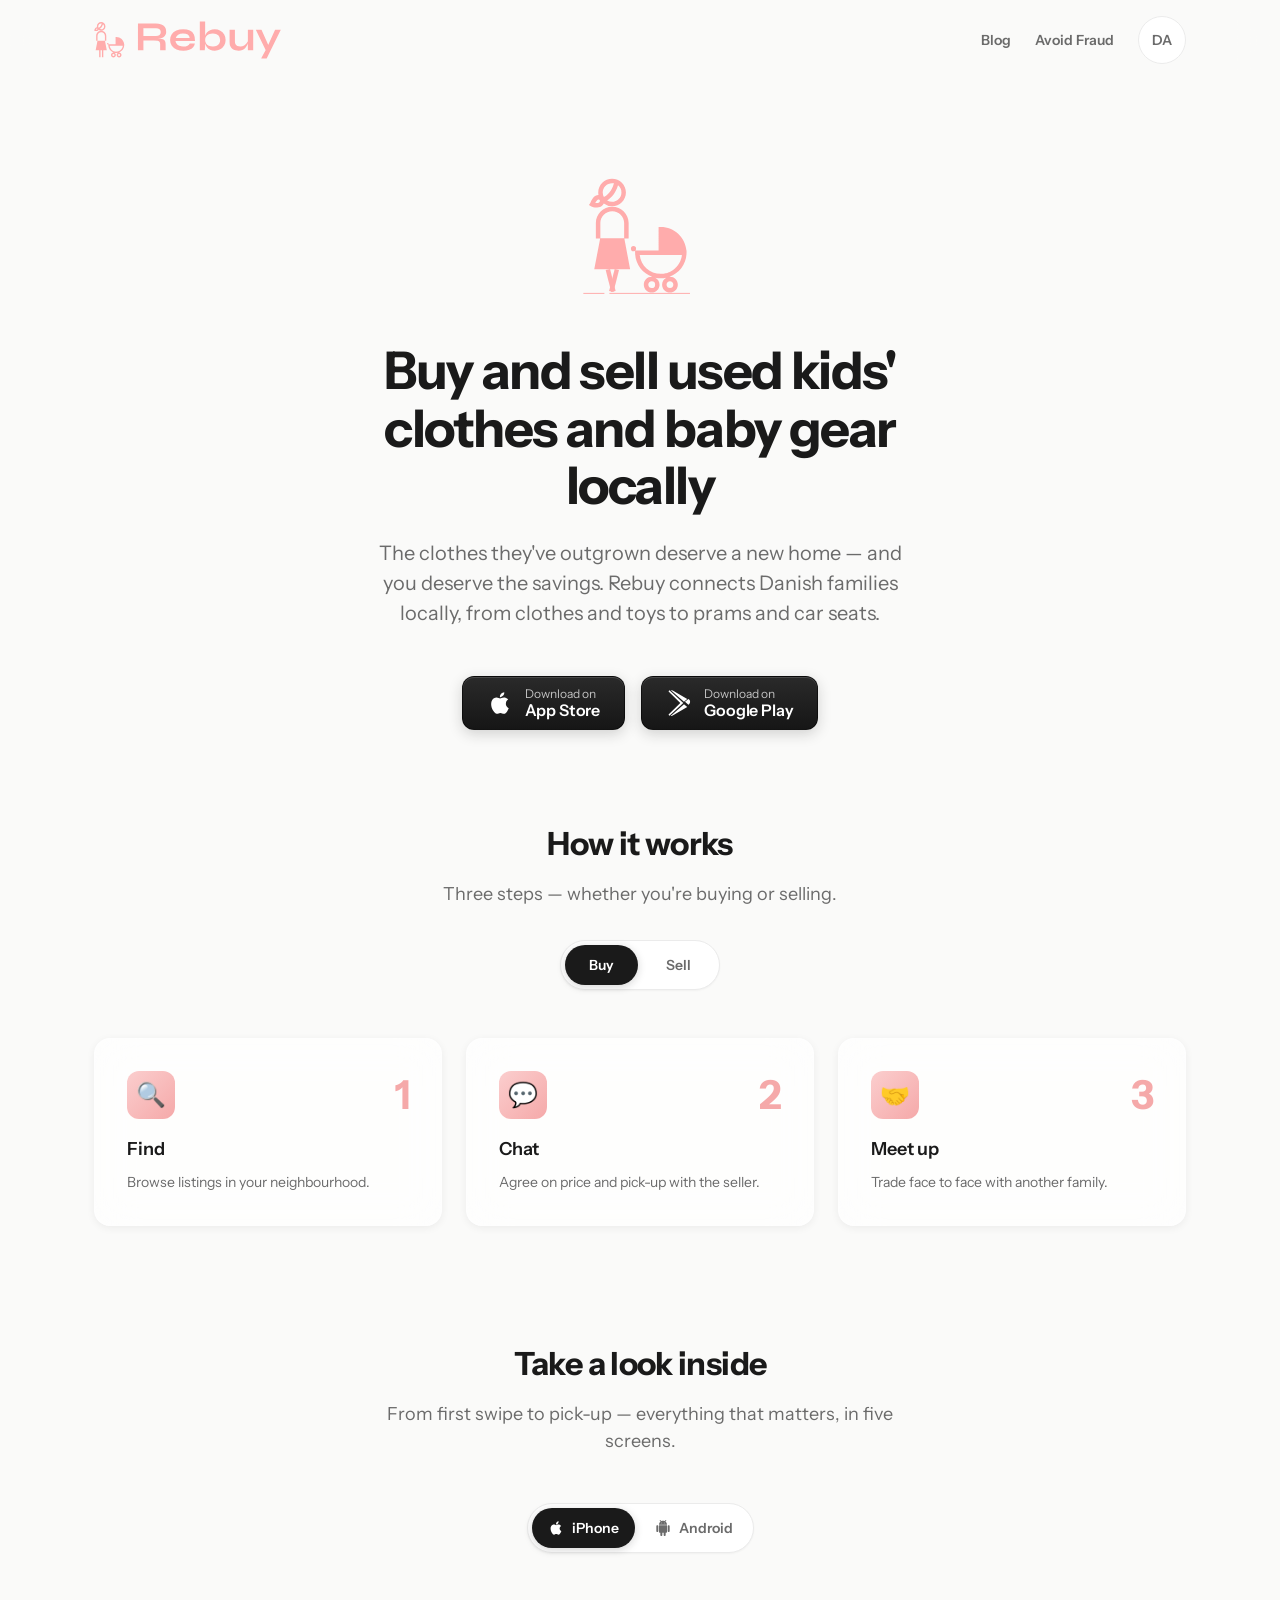
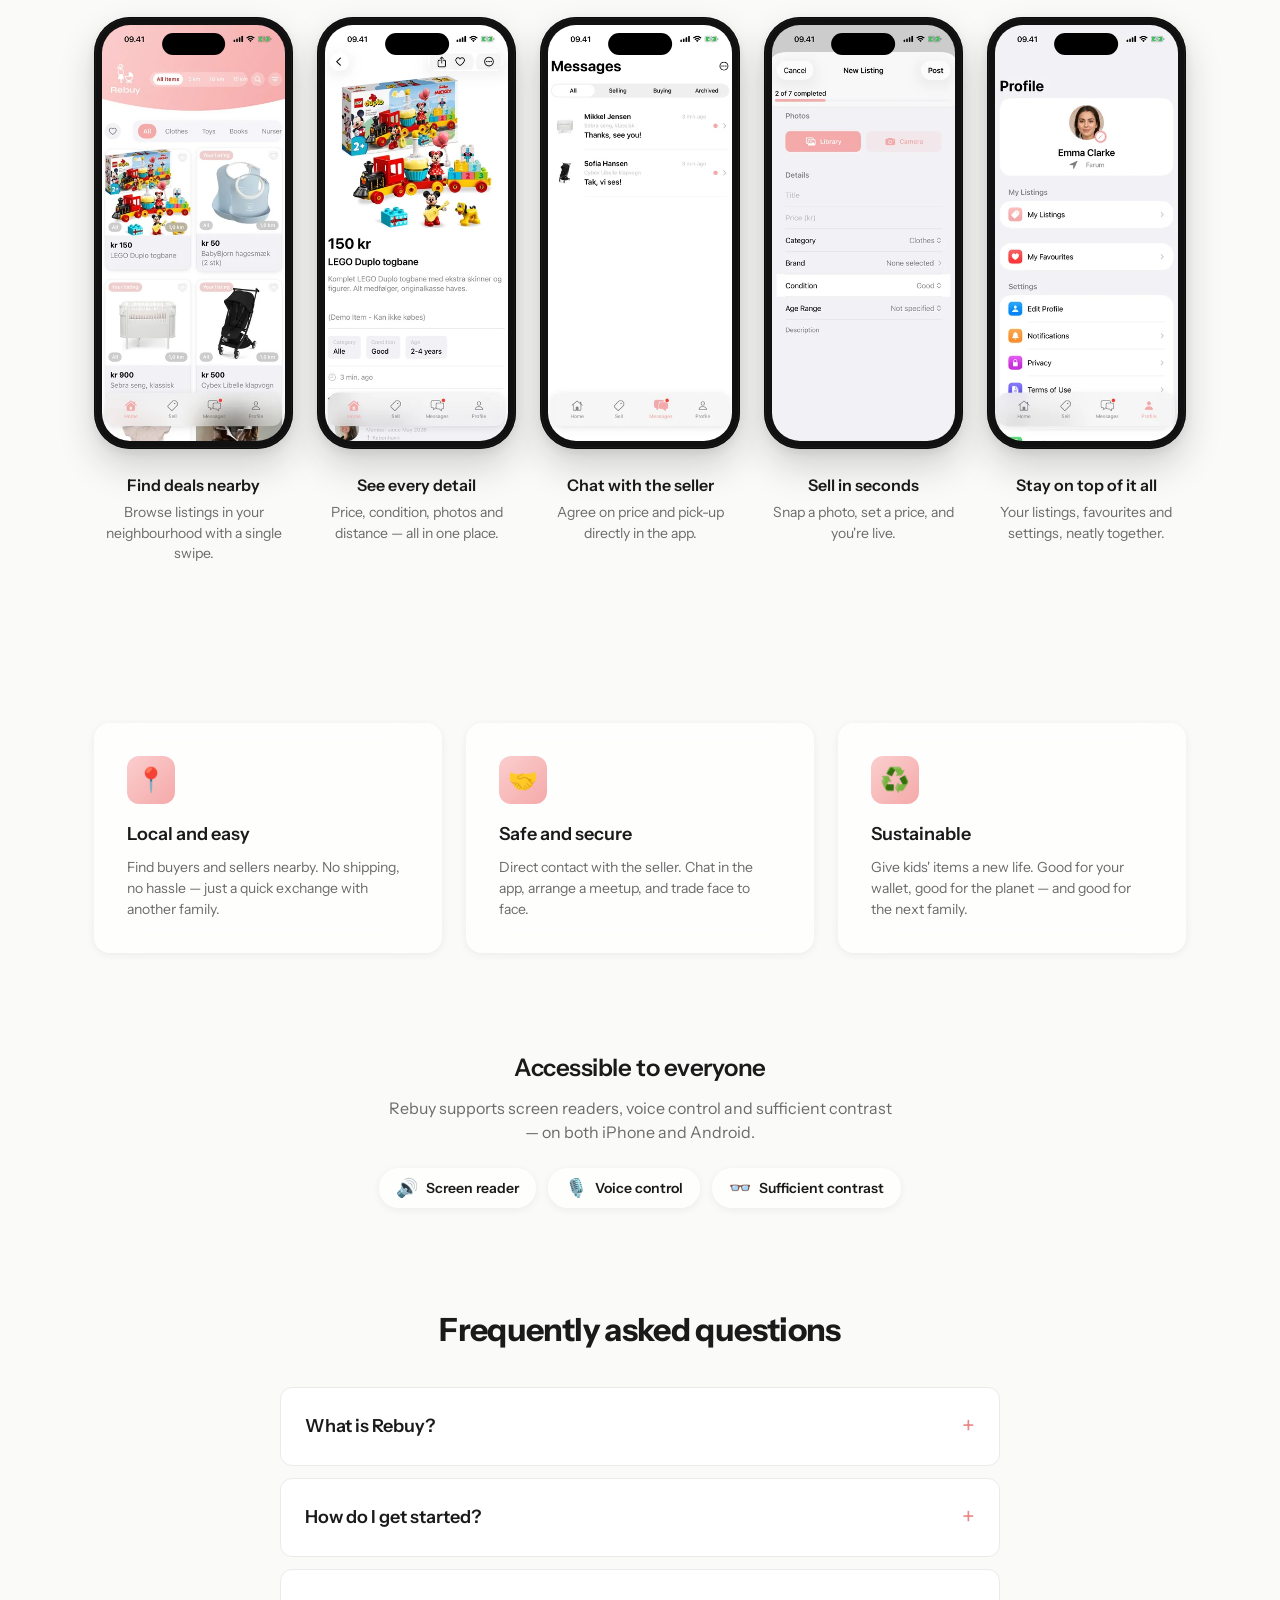
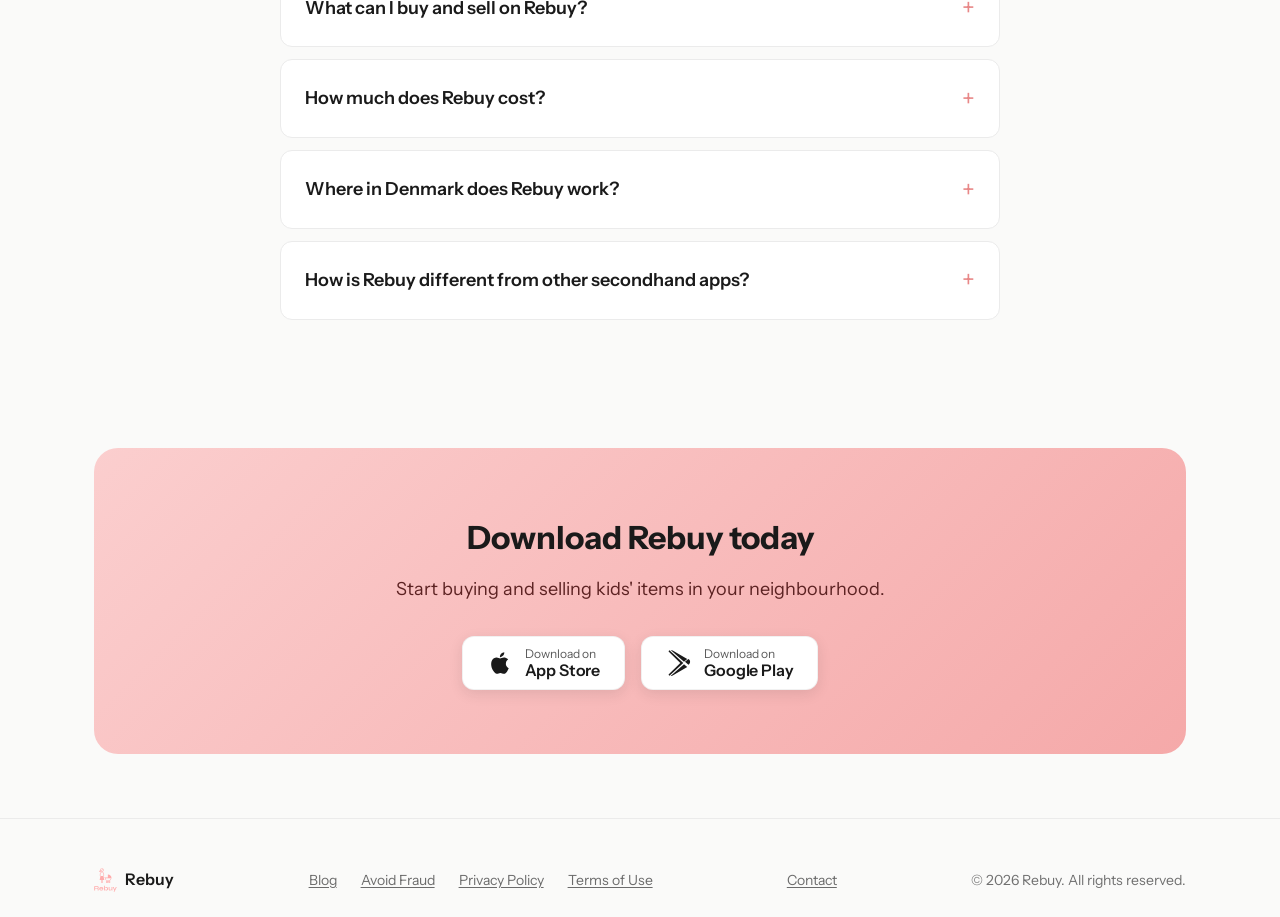
==== index.html @ 0ff120ad "fix: point App Store links at the Danish storefront All App Store URLs used the US storefront (/us/)" ====
<!DOCTYPE html>
<html lang="da">
<head>
  <meta charset="UTF-8">
  <meta name="viewport" content="width=device-width, initial-scale=1.0">
  <title>Rebuy app — Køb og sælg brugt børnetøj og babyudstyr lokalt i Danmark</title>
  <meta name="description" content="Hent Rebuy gratis — appen hvor danske børnefamilier køber og sælger brugt børnetøj, babyudstyr og legetøj lokalt i dit nærområde.">
  <link rel="canonical" href="https://rebuy.dk/">
  <meta name="robots" content="index, follow">

  <!-- Analytics -->
  <link rel="preconnect" href="https://umami.robert-jensen.dk">
  <script defer src="https://umami.robert-jensen.dk/script.js" data-website-id="ab067f06-e505-4511-97f9-28536a14614b"></script>

  <!-- Open Graph -->
  <meta property="og:title" content="Rebuy app — Køb og sælg brugt børnetøj og babyudstyr lokalt i Danmark">
  <meta property="og:description" content="Hent Rebuy gratis — appen hvor danske børnefamilier køber og sælger brugt børnetøj, babyudstyr og legetøj lokalt i dit nærområde.">
  <meta property="og:type" content="website">
  <meta property="og:url" content="https://rebuy.dk/">
  <meta property="og:locale" content="da_DK">
  <meta property="og:locale:alternate" content="en_GB">
  <meta property="og:site_name" content="Rebuy">
  <meta property="og:image" content="https://rebuy.dk/assets/logos/og-image.png">
  <meta property="og:image:width" content="1200">
  <meta property="og:image:height" content="630">
  <meta property="og:image:alt" content="Rebuy — Køb og sælg brugt børnetøj og babyudstyr lokalt">

  <!-- Twitter Card -->
  <meta name="twitter:card" content="summary_large_image">
  <meta name="twitter:title" content="Rebuy app — Køb og sælg brugt børnetøj og babyudstyr lokalt i Danmark">
  <meta name="twitter:description" content="Hent Rebuy gratis — appen hvor danske børnefamilier køber og sælger brugt børnetøj, babyudstyr og legetøj lokalt i dit nærområde.">
  <meta name="twitter:image" content="https://rebuy.dk/assets/logos/og-image.png">

  <!-- Structured Data
       @graph bundles Organization, WebSite, MobileApplication and FAQPage so
       crawlers and AI search agents see a coherent entity description.
       FAQ answers MUST stay in sync with the visible FAQ section inside
       #launched-content in <main>.
       NOTE: aggregateRating is intentionally omitted until the App Store /
       Play Store have ≥5 genuine ratings — placeholder ratings violate
       Google's policy and fail the Rich Results Test. Add it (with real
       ratingValue/ratingCount) to the MobileApplication node once the
       reviews exist. See issue #47. -->
  <script type="application/ld+json">
  {
    "@context": "https://schema.org",
    "@graph": [
      {
        "@type": "Organization",
        "@id": "https://rebuy.dk/#organization",
        "name": "Rebuy",
        "url": "https://rebuy.dk/",
        "logo": {
          "@type": "ImageObject",
          "url": "https://rebuy.dk/assets/logos/og-image.png",
          "width": 1200,
          "height": 630
        },
        "areaServed": {
          "@type": "Country",
          "name": "Denmark"
        },
        "contactPoint": [{
          "@type": "ContactPoint",
          "contactType": "customer support",
          "email": "support@rebuy.dk",
          "availableLanguage": ["da", "en"]
        }]
      },
      {
        "@type": "WebSite",
        "@id": "https://rebuy.dk/#website",
        "name": "Rebuy",
        "url": "https://rebuy.dk/",
        "inLanguage": ["da", "en"],
        "publisher": { "@id": "https://rebuy.dk/#organization" }
      },
      {
        "@type": "MobileApplication",
        "@id": "https://rebuy.dk/#app",
        "name": "Rebuy",
        "url": "https://rebuy.dk/",
        "description": "Hent Rebuy gratis — appen hvor danske børnefamilier køber og sælger brugt børnetøj, babyudstyr og legetøj lokalt i dit nærområde.",
        "applicationCategory": "ShoppingApplication",
        "applicationSubCategory": "Marketplace",
        "operatingSystem": "iOS, Android",
        "availableOnDevice": ["iPhone", "iPad", "Android"],
        "inLanguage": ["da", "en"],
        "offers": {
          "@type": "Offer",
          "price": "0",
          "priceCurrency": "DKK"
        },
        "audience": {
          "@type": "PeopleAudience",
          "audienceType": "Parents",
          "suggestedMinAge": 0,
          "suggestedMaxAge": 14
        },
        "featureList": [
          "Lokal markedsplads for brugt børnetøj og babyudstyr",
          "Chat med sælger direkte i appen",
          "Tag billede og opret annonce på sekunder",
          "Find annoncer i dit nærområde",
          "Favoritter og notifikationer"
        ],
        "screenshot": [
          "https://rebuy.dk/assets/screenshots/ios/da/01-feed@2x.webp",
          "https://rebuy.dk/assets/screenshots/ios/da/02-detail@2x.webp",
          "https://rebuy.dk/assets/screenshots/ios/da/03-messages@2x.webp",
          "https://rebuy.dk/assets/screenshots/ios/da/04-post@2x.webp",
          "https://rebuy.dk/assets/screenshots/ios/da/05-profile@2x.webp"
        ],
        "installUrl": [
          "https://apps.apple.com/dk/app/rebuy-kids-secondhand-dk/id6762342818",
          "https://play.google.com/store/apps/details?id=com.anchorit.rebuy"
        ],
        "publisher": { "@id": "https://rebuy.dk/#organization" }
      },
      {
        "@type": "FAQPage",
        "mainEntity": [
          {
            "@type": "Question",
            "name": "Hvad er Rebuy?",
            "acceptedAnswer": {
              "@type": "Answer",
              "text": "Rebuy er en dansk markedsplads, hvor børnefamilier nemt kan købe og sælge brugt børnetøj, legetøj og udstyr lokalt. Vi forbinder forældre i samme nabolag, så handlerne kan ske ansigt til ansigt — uden forsendelse, gebyrer eller besvær."
            }
          },
          {
            "@type": "Question",
            "name": "Hvordan kommer jeg i gang?",
            "acceptedAnswer": {
              "@type": "Answer",
              "text": "Hent Rebuy gratis i App Store eller Google Play, opret en konto, og du er klar til at finde annoncer i dit nærområde eller sælge det, dine børn er vokset fra."
            }
          },
          {
            "@type": "Question",
            "name": "Hvad kan jeg købe og sælge på Rebuy?",
            "acceptedAnswer": {
              "@type": "Answer",
              "text": "Brugt børnetøj og babytøj i alle størrelser, legetøj, bøger, sko, overtøj, barnevogne, autostole, babyudstyr og andet, som danske børnefamilier har brug for. Hvis det vedrører børn, hører det hjemme på Rebuy."
            }
          },
          {
            "@type": "Question",
            "name": "Hvad koster det at bruge Rebuy?",
            "acceptedAnswer": {
              "@type": "Answer",
              "text": "Rebuy er gratis at bruge. Der er ingen gebyrer for at oprette annoncer, chatte med en sælger eller gennemføre en handel. Vi tager heller ikke en del af salgsprisen."
            }
          },
          {
            "@type": "Question",
            "name": "Hvor i Danmark virker Rebuy?",
            "acceptedAnswer": {
              "@type": "Answer",
              "text": "Rebuy virker i hele Danmark. Appen finder annoncer og købere i dit nærområde — uanset om du bor i København, Aarhus, Odense, Aalborg eller en mindre by."
            }
          },
          {
            "@type": "Question",
            "name": "Hvordan adskiller Rebuy sig fra andre genbrugsapps?",
            "acceptedAnswer": {
              "@type": "Answer",
              "text": "Rebuy er bygget specifikt til danske børnefamilier og lokal handel ansigt til ansigt. Ingen forsendelse, ingen tredjeparts betaling — bare et nemt værktøj til at finde og afhænde børneting i dit eget nabolag."
            }
          }
        ]
      }
    ]
  }
  </script>

  <!-- Mobile -->
  <meta name="theme-color" content="#FAFAF9">
  <meta name="mobile-web-app-capable" content="yes">
  <meta name="apple-mobile-web-app-status-bar-style" content="default">

  <!-- Smart App Banner (iOS Safari). app-id matches APP_STORE_URL in
       site.config.js (.../id6762342818). Android Chrome's equivalent is
       related_applications + prefer_related_applications in
       manifest.webmanifest. -->
  <meta name="apple-itunes-app" content="app-id=6762342818">

  <!-- Favicon + PWA manifest -->
  <link rel="icon" type="image/svg+xml" href="assets/logos/favicon.svg">
  <link rel="apple-touch-icon" href="assets/logos/apple-touch-icon.png">
  <link rel="manifest" href="/manifest.webmanifest">

  <!-- i18n hreflang.
       English is served from the same URL via in-page language toggle (js/i18n.js).
       We intentionally do NOT declare a separate hreflang="en" alternate
       until a dedicated /en/ URL exists — declaring two languages on the
       same canonical URL is invalid hreflang and worse than omitting it.
       See https://github.com/Incubatordk/rebuy.dk/issues/34 -->
  <link rel="alternate" hreflang="da" href="https://rebuy.dk/">
  <link rel="alternate" hreflang="x-default" href="https://rebuy.dk/">

  <!-- Fonts -->
  <link rel="preconnect" href="https://fonts.googleapis.com">
  <link rel="preconnect" href="https://fonts.gstatic.com" crossorigin>
  <link rel="preload" as="style" href="https://fonts.googleapis.com/css2?family=Instrument+Sans:wght@400;500;600;700&display=swap">
  <link href="https://fonts.googleapis.com/css2?family=Instrument+Sans:wght@400;500;600;700&display=swap" rel="stylesheet" media="print" onload="this.media='all'">
  <noscript><link href="https://fonts.googleapis.com/css2?family=Instrument+Sans:wght@400;500;600;700&display=swap" rel="stylesheet"></noscript>

  <!-- Progressive enhancement flag, set before first paint. The scroll-reveal
       styles (.js [data-animate]) only hide content when this class is present,
       so visitors (and crawlers) without JS see every section fully rendered. -->
  <script>document.documentElement.classList.add("js");</script>

  <!-- Styles (inlined for FCP) -->
  <style>
:root {
--color-primary: #F5A9A9;
--color-primary-light: #FBCECE;
--color-primary-dark: #E88888;
--color-primary-gradient: linear-gradient(135deg, #FBCECE 0%, #F5A9A9 100%);
--color-bg: #FAFAF9;
--color-bg-card: #FFFFFF;
--color-bg-warm: #FFF8F6;
--color-text: #1A1A1A;
--color-text-secondary: #6B6B6B;
--color-text-muted: #707070;
--color-border: #EBEBEB;
--color-success: #34C759;
--color-warning: #FF9500;
--color-error: #FF3B30;
--font-family: 'Instrument Sans', -apple-system, BlinkMacSystemFont, 'Segoe UI', sans-serif;
--text-xs: 0.75rem;
--text-sm: 0.875rem;
--text-base: 1rem;
--text-lg: 1.125rem;
--text-xl: 1.25rem;
--text-2xl: 1.5rem;
--text-3xl: 2rem;
--text-4xl: 2.5rem;
--text-5xl: 3.25rem;
--space-xxs: 4px;
--space-xs: 8px;
--space-sm: 12px;
--space-md: 16px;
--space-lg: 24px;
--space-xl: 32px;
--space-2xl: 48px;
--space-3xl: 64px;
--space-4xl: 96px;
--radius-sm: 8px;
--radius-md: 12px;
--radius-lg: 16px;
--radius-xl: 24px;
--radius-full: 9999px;
--shadow-sm: 0 1px 2px rgba(0, 0, 0, 0.04);
--shadow: 0 2px 8px rgba(0, 0, 0, 0.06);
--shadow-md: 0 4px 16px rgba(0, 0, 0, 0.08);
--shadow-lg: 0 8px 32px rgba(0, 0, 0, 0.1);
--shadow-pink: 0 8px 32px rgba(245, 169, 169, 0.3);
--transition-fast: 150ms ease;
--transition-base: 250ms ease;
--transition-slow: 400ms ease;
}
*,
*::before,
*::after {
margin: 0;
padding: 0;
box-sizing: border-box;
}
html {
scroll-behavior: smooth;
-webkit-text-size-adjust: 100%;
}
body {
font-family: var(--font-family);
font-size: var(--text-base);
line-height: 1.6;
color: var(--color-text);
background-color: var(--color-bg);
-webkit-font-smoothing: antialiased;
-moz-osx-font-smoothing: grayscale;
overflow-x: hidden;
-webkit-tap-highlight-color: transparent;
}
img,
svg {
display: block;
max-width: 100%;
}
a {
color: var(--color-primary-dark);
text-decoration: none;
transition: color var(--transition-fast);
}
a:hover {
color: var(--color-text);
}
.container {
width: 100%;
max-width: 1140px;
margin: 0 auto;
padding: 0 var(--space-lg);
}
.section {
padding: var(--space-4xl) 0;
}
.header {
position: sticky;
top: 0;
z-index: 100;
padding: var(--space-md) 0;
background: rgba(250, 250, 249, 0.8);
backdrop-filter: blur(20px);
-webkit-backdrop-filter: blur(20px);
border-bottom: 1px solid transparent;
transition: border-color var(--transition-base);
}
.header--scrolled {
border-bottom-color: var(--color-border);
}
.header-inner {
display: flex;
align-items: center;
justify-content: space-between;
}
.header-logo {
display: flex;
align-items: center;
gap: var(--space-sm);
}
.header-logo img {
height: 36px;
width: auto;
}
.header-logo-text {
font-size: var(--text-xl);
font-weight: 700;
color: var(--color-text);
letter-spacing: -0.02em;
}
.lang-toggle {
display: inline-flex;
align-items: center;
justify-content: center;
padding: var(--space-xxs) var(--space-sm);
font-family: var(--font-family);
font-size: var(--text-sm);
font-weight: 600;
color: var(--color-text-secondary);
background: var(--color-bg-card);
border: 1.5px solid var(--color-border);
border-radius: var(--radius-full);
cursor: pointer;
transition: all var(--transition-fast);
letter-spacing: 0.03em;
line-height: 1;
min-width: 48px;
min-height: 48px;
}
.lang-toggle:hover {
border-color: var(--color-primary);
color: var(--color-primary-dark);
background: var(--color-bg-warm);
}
.lang-toggle:active {
transform: scale(0.96);
}
.hero {
padding: var(--space-4xl) 0 var(--space-lg);
text-align: center;
}
.hero-logo {
width: 180px;
height: auto;
margin: 0 auto var(--space-xl);
aspect-ratio: 540 / 400;
}
.hero-badge {
display: inline-block;
padding: var(--space-xs) var(--space-md);
background: var(--color-primary-light);
color: #5C2222;
font-size: var(--text-sm);
font-weight: 600;
border-radius: var(--radius-full);
margin-bottom: var(--space-lg);
}
.hero h1 {
font-size: var(--text-5xl);
font-weight: 700;
line-height: 1.1;
letter-spacing: -0.03em;
color: var(--color-text);
margin-bottom: var(--space-lg);
max-width: 700px;
margin-left: auto;
margin-right: auto;
padding: 0 var(--space-lg);
}
.hero-subtitle {
font-size: var(--text-xl);
color: var(--color-text-secondary);
max-width: 560px;
margin: 0 auto var(--space-2xl);
line-height: 1.5;
}
.cards {
display: grid;
grid-template-columns: repeat(3, 1fr);
gap: var(--space-lg);
padding: var(--space-3xl) 0;
}
.card {
background: rgba(255, 255, 255, 0.7);
backdrop-filter: blur(20px);
-webkit-backdrop-filter: blur(20px);
border: 1px solid rgba(255, 255, 255, 0.4);
border-radius: var(--radius-lg);
padding: var(--space-xl);
box-shadow: var(--shadow);
transition: transform var(--transition-base), box-shadow var(--transition-base);
}
.card:hover {
transform: translateY(-4px);
box-shadow: var(--shadow-md);
}
.card-icon {
width: 48px;
height: 48px;
display: flex;
align-items: center;
justify-content: center;
background: var(--color-primary-gradient);
border-radius: var(--radius-md);
margin-bottom: var(--space-md);
font-size: 24px;
}
.card h3 {
font-size: var(--text-lg);
font-weight: 600;
margin-bottom: var(--space-xs);
color: var(--color-text);
}
.card p {
font-size: var(--text-sm);
color: var(--color-text-secondary);
line-height: 1.5;
}
.signup {
max-width: 500px;
margin: 0 auto;
padding: var(--space-xl) var(--space-lg);
text-align: center;
}
.signup h2 {
font-size: var(--text-2xl);
font-weight: 600;
margin-bottom: var(--space-xs);
color: var(--color-text);
}
.signup p {
color: var(--color-text-secondary);
margin-bottom: var(--space-lg);
}
.signup-form {
display: flex;
gap: var(--space-sm);
justify-content: center;
}
.signup-form input[type="email"] {
flex: 1;
padding: var(--space-sm) var(--space-md);
font-family: var(--font-family);
font-size: 16px;
border: 1.5px solid var(--color-border);
border-radius: var(--radius-md);
background: var(--color-bg-card);
color: var(--color-text);
outline: none;
transition: border-color var(--transition-fast);
min-height: 48px;
}
.signup-form input[type="email"]:focus {
border-color: var(--color-primary);
box-shadow: 0 0 0 3px rgba(245, 169, 169, 0.2);
}
.signup-form input[type="email"]::placeholder {
color: var(--color-text-muted);
}
.signup-success {
display: none;
padding: var(--space-md);
background: rgba(52, 199, 89, 0.1);
border: 1px solid rgba(52, 199, 89, 0.3);
border-radius: var(--radius-md);
color: var(--color-success);
font-weight: 500;
}
.signup-success.visible {
display: block;
}
.btn {
display: inline-flex;
align-items: center;
justify-content: center;
gap: var(--space-xs);
padding: var(--space-sm) var(--space-lg);
font-family: var(--font-family);
font-size: var(--text-base);
font-weight: 600;
border: none;
border-radius: var(--radius-md);
cursor: pointer;
transition: all var(--transition-fast);
text-decoration: none;
line-height: 1.4;
min-height: 48px;
}
.btn-primary {
background: var(--color-primary-gradient);
color: var(--color-text);
box-shadow: var(--shadow-pink);
}
.btn-primary:hover {
background: var(--color-primary-dark);
color: var(--color-text);
transform: translateY(-1px);
box-shadow: 0 12px 40px rgba(245, 169, 169, 0.4);
}
.btn-primary:active {
transform: translateY(0);
}
.btn-secondary {
background: var(--color-bg-card);
color: var(--color-text);
border: 1.5px solid var(--color-border);
}
.btn-secondary:hover {
border-color: var(--color-primary);
color: var(--color-text);
}
.store-buttons {
display: flex;
gap: var(--space-md);
justify-content: center;
flex-wrap: wrap;
}
.store-btn {
display: inline-flex;
align-items: center;
gap: var(--space-sm);
padding: var(--space-sm) var(--space-lg);
background: var(--color-text);
color: #FFFFFF;
border-radius: var(--radius-md);
font-size: var(--text-sm);
font-weight: 500;
transition: all var(--transition-fast);
text-decoration: none;
min-height: 48px;
}
.store-btn:hover {
background: #333;
color: #FFFFFF;
transform: translateY(-2px);
box-shadow: var(--shadow-md);
}
.store-btn svg {
width: 24px;
height: 24px;
flex-shrink: 0;
}
.store-btn-text {
display: flex;
flex-direction: column;
text-align: left;
line-height: 1.2;
}
.store-btn-label {
font-size: var(--text-xs);
font-weight: 400;
opacity: 0.8;
}
.store-btn-name {
font-size: var(--text-base);
font-weight: 600;
}
.cta {
background: var(--color-primary-gradient);
border-radius: var(--radius-xl);
padding: var(--space-3xl) var(--space-xl);
text-align: center;
margin: var(--space-3xl) 0;
}
.cta h2 {
font-size: var(--text-3xl);
font-weight: 700;
color: var(--color-text);
margin-bottom: var(--space-sm);
}
.cta p {
font-size: var(--text-lg);
color: #5C2222;
margin-bottom: var(--space-xl);
}
.cta .store-btn {
background: #FFFFFF;
color: var(--color-text);
}
.cta .store-btn:hover {
background: #F5F5F4;
color: var(--color-text);
}
.footer {
padding: var(--space-2xl) 0;
border-top: 1px solid var(--color-border);
}
.footer-inner {
display: flex;
align-items: center;
justify-content: space-between;
flex-wrap: wrap;
gap: var(--space-md);
}
.footer-logo {
display: flex;
align-items: center;
gap: var(--space-xs);
}
.footer-logo img {
height: 24px;
width: auto;
}
.footer-logo-text {
font-weight: 600;
color: var(--color-text);
}
.footer-links {
display: flex;
gap: var(--space-lg);
}
.footer-links a {
font-size: var(--text-sm);
color: var(--color-text-secondary);
text-decoration: underline;
text-underline-offset: 2px;
}
.footer-links a:hover {
color: var(--color-text);
}
.footer-copyright {
font-size: var(--text-sm);
color: var(--color-text-muted);
}
@keyframes fadeInUp {
from {
opacity: 0;
transform: translateY(20px);
}
to {
opacity: 1;
transform: translateY(0);
}
}
@keyframes float {
0%, 100% {
transform: translateY(0);
}
50% {
transform: translateY(-10px);
}
}
@keyframes pulse {
0%, 100% {
opacity: 1;
}
50% {
opacity: 0.7;
}
}
.js [data-animate] {
opacity: 0;
transform: translateY(20px);
transition: opacity var(--transition-slow), transform var(--transition-slow);
}
.js [data-animate].visible {
opacity: 1;
transform: translateY(0);
}
[data-animate-delay="1"] {
transition-delay: 100ms;
}
[data-animate-delay="2"] {
transition-delay: 200ms;
}
[data-animate-delay="3"] {
transition-delay: 300ms;
}
.hero-logo {
animation: float 4s ease-in-out infinite;
}
.hidden {
display: none !important;
}
.text-center {
text-align: center;
}
@media (hover: none) {
.card:hover {
transform: none;
box-shadow: var(--shadow);
}
.store-btn:hover {
transform: none;
box-shadow: none;
}
.btn-primary:hover {
transform: none;
}
}
@media (max-width: 900px) {
.cards {
grid-template-columns: 1fr;
max-width: 480px;
margin: 0 auto;
}
.hero h1 {
font-size: var(--text-4xl);
}
.cta h2 {
font-size: var(--text-2xl);
}
}
@media (max-width: 640px) {
.container {
padding: 0 var(--space-md);
}
.hero {
padding: var(--space-2xl) 0 var(--space-xl);
}
.hero h1 {
font-size: var(--text-3xl);
padding: 0 var(--space-md);
word-break: break-word;
overflow-wrap: break-word;
hyphens: auto;
}
.hero-subtitle {
font-size: var(--text-base);
padding: 0 var(--space-md);
}
.hero-logo {
width: 120px;
margin-bottom: var(--space-lg);
}
.hero-badge {
margin-bottom: var(--space-md);
}
.cards {
padding: var(--space-xl) 0;
gap: var(--space-md);
}
.card {
padding: var(--space-lg);
}
.signup {
padding: var(--space-xl) var(--space-md);
}
.signup h2 {
font-size: var(--text-xl);
}
.signup-form {
flex-direction: column;
}
.signup-form .btn {
width: 100%;
}
.store-buttons {
flex-direction: column;
align-items: stretch;
}
.store-btn {
justify-content: center;
}
.cta {
padding: var(--space-xl) var(--space-md);
border-radius: var(--radius-lg);
margin: var(--space-xl) 0;
}
.cta h2 {
font-size: var(--text-xl);
}
.cta p {
font-size: var(--text-base);
}
.footer {
padding: var(--space-lg) 0;
}
.footer-inner {
flex-direction: column;
text-align: center;
gap: var(--space-sm);
}
.footer-links {
flex-wrap: wrap;
justify-content: center;
gap: var(--space-md);
}
}
@media (max-width: 380px) {
.hero h1 {
font-size: 1.625rem;
}
.hero-subtitle {
font-size: var(--text-sm);
}
.hero-logo {
width: 100px;
}
.header-logo-text {
font-size: var(--text-base);
}
.card-icon {
width: 40px;
height: 40px;
font-size: 20px;
}
.store-btn {
padding: var(--space-sm) var(--space-md);
}
}
@supports (padding: env(safe-area-inset-bottom)) {
.header {
padding-left: env(safe-area-inset-left);
padding-right: env(safe-area-inset-right);
}
.footer {
padding-bottom: calc(var(--space-lg) + env(safe-area-inset-bottom));
}
}
@media (prefers-reduced-motion: reduce) {
*,
*::before,
*::after {
animation-duration: 0.01ms !important;
animation-iteration-count: 1 !important;
transition-duration: 0.01ms !important;
}
html {
scroll-behavior: auto;
}
.js [data-animate] {
opacity: 1;
transform: none;
}
.hero-logo {
animation: none;
}
}
:focus-visible {
outline: 2px solid var(--color-primary);
outline-offset: 2px;
}
input:focus-visible {
outline: none;
}
  </style>
  <link rel="stylesheet" href="css/styles.css?v=__VERSION__" media="print" onload="this.media='all'">
</head>
<body>

  <!-- Header -->
  <header class="header">
    <div class="container header-inner">
      <a href="./" class="header-logo">
        <img src="/assets/logos/color-icon-left-layout.svg?v=20260419" alt="Rebuy" width="188" height="40">
      </a>
      <nav class="header-nav" aria-label="Primary navigation">
        <a href="/blog/">Blog</a>
        <a href="/avoid-fraud/" data-i18n="footer.fraud">Undgå svindel</a>
      </nav>
      <button id="lang-toggle" class="lang-toggle" type="button" aria-label="Switch language">
        <span data-i18n="lang.toggle">EN</span>
      </button>
    </div>
  </header>

  <main>

    <!-- ============================================================
         PRE-LAUNCH CONTENT
         Stripped from the deployed HTML when SITE_MODE = "launched"
         by scripts/build-modes.js. See CLAUDE.md → "Site modes".
         ============================================================ -->
    <!--build:mode-prelaunch:start-->
    <section id="prelaunch-content">

      <!-- Hero -->
      <div class="hero">
        <img src="assets/logos/logo-animated.svg"
             alt="Rebuy — mor med barnevogn der køber og sælger brugt børnetøj lokalt"
             data-i18n-alt="hero.logoAlt"
             class="hero-logo" width="180" height="134">
        <span class="hero-badge" data-i18n="prelaunch.badge">Kommer snart</span>
        <h1 data-i18n="prelaunch.title">En ny måde at købe og sælge børneting er på vej</h1>
      </div>

      <!-- Email Signup -->
      <div class="signup" data-animate>
        <h2 data-i18n="signup.title">Bliv den første til at høre nyt</h2>
        <p data-i18n="signup.text">Tilmeld dig og få besked, når Rebuy er klar til download.</p>
        <form id="signup-form" class="signup-form">
          <input type="email" name="email" placeholder="Din e-mail" required data-i18n-placeholder="signup.placeholder" data-i18n-aria="signup.aria" aria-label="E-mailadresse">
          <button type="submit" class="btn btn-primary" data-i18n="signup.button">Tilmeld</button>
        </form>
        <div id="signup-success" class="signup-success" data-i18n="signup.success">
          Tak for din tilmelding! Vi sender dig en besked, når Rebuy er klar. 🎉
        </div>
        <p id="signup-error" class="signup-error" hidden>
          <span data-i18n="signup.error">Noget gik galt. Prøv igen, eller</span>
          <button type="button" class="signup-error-link" id="signup-error-contact" data-i18n="signup.errorCta">kontakt os via formularen</button>.
        </p>
      </div>

    </section>

    <!--build:mode-prelaunch:end-->

    <!-- ============================================================
         LAUNCHED CONTENT
         Stripped from the deployed HTML when SITE_MODE = "prelaunch"
         by scripts/build-modes.js. See CLAUDE.md → "Site modes".
         ============================================================ -->
    <!--build:mode-launched:start-->
    <section id="launched-content" class="hidden">

      <!-- Hero -->
      <div class="hero">
        <img src="assets/logos/logo-animated.svg" alt="Rebuy — mor med barnevogn" class="hero-logo" width="180" height="134">
        <h1 data-i18n="launched.title">Køb og sælg brugt børnetøj og babyudstyr lokalt</h1>
        <p class="hero-subtitle" data-i18n="launched.subtitle">
          Børnetøjet de er vokset fra fortjener et nyt hjem. Sparepengene fortjener du. Rebuy forbinder danske børnefamilier lokalt — fra tøj og legetøj til barnevogne og autostole.
        </p>
        <div class="store-buttons">
          <a id="app-store-btn" href="https://apps.apple.com/dk/app/rebuy-kids-secondhand-dk/id6762342818" class="store-btn" aria-label="Download fra App Store">
            <svg viewBox="0 0 24 24" fill="currentColor" aria-hidden="true">
              <path d="M18.71 19.5c-.83 1.24-1.71 2.45-3.05 2.47-1.34.03-1.77-.79-3.29-.79-1.53 0-2 .77-3.27.82-1.31.05-2.3-1.32-3.14-2.53C4.25 17 2.94 12.45 4.7 9.39c.87-1.52 2.43-2.48 4.12-2.51 1.28-.02 2.5.87 3.29.87.78 0 2.26-1.07 3.8-.91.65.03 2.47.26 3.64 1.98-.09.06-2.17 1.28-2.15 3.81.03 3.02 2.65 4.03 2.68 4.04-.03.07-.42 1.44-1.38 2.83M13 3.5c.73-.83 1.94-1.46 2.94-1.5.13 1.17-.34 2.35-1.04 3.19-.69.85-1.83 1.51-2.95 1.42-.15-1.15.41-2.35 1.05-3.11z"/>
            </svg>
            <span class="store-btn-text">
              <span class="store-btn-label" data-i18n="store.download">Download fra</span>
              <span class="store-btn-name" data-i18n="store.appstore">App Store</span>
            </span>
          </a>
          <a id="play-store-btn" href="https://play.google.com/store/apps/details?id=com.anchorit.rebuy" class="store-btn" aria-label="Download fra Google Play">
            <svg viewBox="0 0 24 24" fill="currentColor" aria-hidden="true">
              <path d="M3.18 23.75c-.36-.17-.68-.52-.82-1.03L13.2 12 2.36 1.28c.14-.51.46-.86.82-1.03L15.97 12 3.18 23.75zm1.06.2L16.62 13.2l2.98 2.53-13.44 7.7c-.6.34-1.32.5-1.92.52zm0-23.9c.6.02 1.32.18 1.92.52l13.44 7.7-2.98 2.53L4.24.05zM20.68 13.65l-3.17-2.69 3.17-2.69c.88.5 1.56 1.17 1.56 2.69s-.68 2.19-1.56 2.69z"/>
            </svg>
            <span class="store-btn-text">
              <span class="store-btn-label" data-i18n="store.download">Download fra</span>
              <span class="store-btn-name" data-i18n="store.playstore">Google Play</span>
            </span>
          </a>
        </div>
      </div>

      <!-- How it works -->
      <section class="howitworks" aria-labelledby="howitworks-title">
        <div class="container">
          <h2 id="howitworks-title" data-i18n="howit.title">Sådan virker det</h2>
          <p class="howitworks-subtitle" data-i18n="howit.subtitle">Tre trin — uanset om du køber eller sælger.</p>

          <!-- Buy / Sell flow toggle (segmented control) -->
          <div class="flow-tabs" role="tablist" aria-label="Vælg flow" data-i18n-aria="howit.tablist">
            <button type="button" class="flow-tab" id="flow-tab-buy"
                    role="tab" aria-controls="flow-panel-buy" aria-selected="true"
                    data-flow="buy" data-i18n="howit.tab.buy">Køb</button>
            <button type="button" class="flow-tab" id="flow-tab-sell"
                    role="tab" aria-controls="flow-panel-sell" aria-selected="false"
                    data-flow="sell" data-i18n="howit.tab.sell">Sælg</button>
          </div>

          <!-- Buy flow -->
          <div class="flow-panel" id="flow-panel-buy" role="tabpanel"
               aria-labelledby="flow-tab-buy" data-flow="buy">
            <ol class="howitworks-steps">
              <li class="step-card card" data-animate data-animate-delay="1">
                <div class="step-card-head">
                  <div class="card-icon" aria-hidden="true">🔍</div>
                  <span class="step-card-num" aria-hidden="true">1</span>
                </div>
                <h3 data-i18n="howit.buy.1.title">Find</h3>
                <p data-i18n="howit.buy.1.text">Browse annoncer i dit nærområde.</p>
              </li>
              <li class="step-card card" data-animate data-animate-delay="2">
                <div class="step-card-head">
                  <div class="card-icon" aria-hidden="true">💬</div>
                  <span class="step-card-num" aria-hidden="true">2</span>
                </div>
                <h3 data-i18n="howit.buy.2.title">Chat</h3>
                <p data-i18n="howit.buy.2.text">Aftal pris og afhentning med sælger.</p>
              </li>
              <li class="step-card card" data-animate data-animate-delay="3">
                <div class="step-card-head">
                  <div class="card-icon" aria-hidden="true">🤝</div>
                  <span class="step-card-num" aria-hidden="true">3</span>
                </div>
                <h3 data-i18n="howit.buy.3.title">Mød op</h3>
                <p data-i18n="howit.buy.3.text">Handl ansigt til ansigt med en anden familie.</p>
              </li>
            </ol>
          </div>

          <!-- Sell flow -->
          <div class="flow-panel" id="flow-panel-sell" role="tabpanel"
               aria-labelledby="flow-tab-sell" data-flow="sell" hidden>
            <ol class="howitworks-steps">
              <li class="step-card card">
                <div class="step-card-head">
                  <div class="card-icon" aria-hidden="true">📸</div>
                  <span class="step-card-num" aria-hidden="true">1</span>
                </div>
                <h3 data-i18n="howit.sell.1.title">Tag billede</h3>
                <p data-i18n="howit.sell.1.text">Snap et foto af det, dine børn er vokset fra.</p>
              </li>
              <li class="step-card card">
                <div class="step-card-head">
                  <div class="card-icon" aria-hidden="true">🏷️</div>
                  <span class="step-card-num" aria-hidden="true">2</span>
                </div>
                <h3 data-i18n="howit.sell.2.title">Sæt pris</h3>
                <p data-i18n="howit.sell.2.text">Vælg en fair pris, og din annonce er online.</p>
              </li>
              <li class="step-card card">
                <div class="step-card-head">
                  <div class="card-icon" aria-hidden="true">📦</div>
                  <span class="step-card-num" aria-hidden="true">3</span>
                </div>
                <h3 data-i18n="howit.sell.3.title">Aftal afhentning</h3>
                <p data-i18n="howit.sell.3.text">Chat med køberen og aftal et lokalt møde.</p>
              </li>
            </ol>
          </div>
        </div>
      </section>

      <!-- App Showcase -->
      <section class="showcase" aria-labelledby="showcase-title">
        <div class="container">
          <h2 id="showcase-title" data-i18n="showcase.title">Tag et kig i appen</h2>
          <p class="showcase-subtitle" data-i18n="showcase.subtitle">Fra første swipe til afhentning — alt det vigtigste på fem skærme.</p>

          <!-- Platform tabs (iOS / Android) -->
          <div class="platform-tabs" role="tablist" aria-label="Vælg platform">
            <button type="button" class="platform-tab" id="platform-tab-ios"
                    role="tab" aria-controls="phone-gallery-ios" aria-selected="true"
                    data-platform="ios">
              <svg viewBox="0 0 24 24" fill="currentColor" aria-hidden="true">
                <path d="M18.71 19.5c-.83 1.24-1.71 2.45-3.05 2.47-1.34.03-1.77-.79-3.29-.79-1.53 0-2 .77-3.27.82-1.31.05-2.3-1.32-3.14-2.53C4.25 17 2.94 12.45 4.7 9.39c.87-1.52 2.43-2.48 4.12-2.51 1.28-.02 2.5.87 3.29.87.78 0 2.26-1.07 3.8-.91.65.03 2.47.26 3.64 1.98-.09.06-2.17 1.28-2.15 3.81.03 3.02 2.65 4.03 2.68 4.04-.03.07-.42 1.44-1.38 2.83M13 3.5c.73-.83 1.94-1.46 2.94-1.5.13 1.17-.34 2.35-1.04 3.19-.69.85-1.83 1.51-2.95 1.42-.15-1.15.41-2.35 1.05-3.11z"/>
              </svg>
              <span>iPhone</span>
            </button>
            <button type="button" class="platform-tab" id="platform-tab-android"
                    role="tab" aria-controls="phone-gallery-android" aria-selected="false"
                    data-platform="android">
              <svg viewBox="0 0 24 24" fill="currentColor" aria-hidden="true">
                <path d="M6 18c0 .55.45 1 1 1h1v3.5c0 .83.67 1.5 1.5 1.5s1.5-.67 1.5-1.5V19h2v3.5c0 .83.67 1.5 1.5 1.5s1.5-.67 1.5-1.5V19h1c.55 0 1-.45 1-1V8H6v10zM3.5 8C2.67 8 2 8.67 2 9.5v7c0 .83.67 1.5 1.5 1.5S5 17.33 5 16.5v-7C5 8.67 4.33 8 3.5 8zm17 0c-.83 0-1.5.67-1.5 1.5v7c0 .83.67 1.5 1.5 1.5s1.5-.67 1.5-1.5v-7c0-.83-.67-1.5-1.5-1.5zm-4.97-5.84l1.3-1.3c.2-.2.2-.51 0-.71-.2-.2-.51-.2-.71 0l-1.48 1.48C13.85 1.23 12.95 1 12 1c-.96 0-1.86.23-2.66.63L7.85.15c-.2-.2-.51-.2-.71 0-.2.2-.2.51 0 .71l1.31 1.31C6.97 3.26 6 5.01 6 7h12c0-1.99-.97-3.75-2.47-4.84zM10 5H9V4h1v1zm5 0h-1V4h1v1z"/>
              </svg>
              <span>Android</span>
            </button>
          </div>
        </div>

        <!-- iOS gallery -->
        <div class="phone-gallery" id="phone-gallery-ios" role="list" data-platform="ios">
          <figure class="phone-card" role="listitem">
            <div class="phone-frame phone-frame--ios">
              <img data-img="01-feed" alt="Rebuy app — find brugt børnetøj i nærheden med pris og afstand" data-i18n-alt="showcase.feed.alt" width="360" height="780" loading="lazy" decoding="async">
            </div>
            <figcaption>
              <h3 data-i18n="showcase.feed.title">Find tilbud i nærheden</h3>
              <p data-i18n="showcase.feed.text">Browse annoncer i dit lokalområde med ét swipe.</p>
            </figcaption>
          </figure>
          <figure class="phone-card" role="listitem">
            <div class="phone-frame phone-frame--ios">
              <img data-img="02-detail" alt="Rebuy app — annonce for brugt børnetøj med pris, stand og billeder" data-i18n-alt="showcase.detail.alt" width="360" height="780" loading="lazy" decoding="async">
            </div>
            <figcaption>
              <h3 data-i18n="showcase.detail.title">Se alle detaljer</h3>
              <p data-i18n="showcase.detail.text">Pris, stand, billeder og afstand — samlet ét sted.</p>
            </figcaption>
          </figure>
          <figure class="phone-card" role="listitem">
            <div class="phone-frame phone-frame--ios">
              <img data-img="03-messages" alt="Rebuy app — chat med sælger om pris og afhentning af babyudstyr" data-i18n-alt="showcase.messages.alt" width="360" height="780" loading="lazy" decoding="async">
            </div>
            <figcaption>
              <h3 data-i18n="showcase.messages.title">Chat med sælger</h3>
              <p data-i18n="showcase.messages.text">Aftal pris og afhentning direkte i appen.</p>
            </figcaption>
          </figure>
          <figure class="phone-card" role="listitem">
            <div class="phone-frame phone-frame--ios">
              <img data-img="04-post" alt="Rebuy app — opret annonce og sælg brugt børnetøj på få sekunder" data-i18n-alt="showcase.post.alt" width="360" height="780" loading="lazy" decoding="async">
            </div>
            <figcaption>
              <h3 data-i18n="showcase.post.title">Sælg på få sekunder</h3>
              <p data-i18n="showcase.post.text">Tag et billede, sæt en pris, og du er online.</p>
            </figcaption>
          </figure>
          <figure class="phone-card" role="listitem">
            <div class="phone-frame phone-frame--ios">
              <img data-img="05-profile" alt="Rebuy app — overblik over dine annoncer, favoritter og salg af genbrug" data-i18n-alt="showcase.profile.alt" width="360" height="780" loading="lazy" decoding="async">
            </div>
            <figcaption>
              <h3 data-i18n="showcase.profile.title">Hold styr på det hele</h3>
              <p data-i18n="showcase.profile.text">Dine annoncer, favoritter og indstillinger samlet ét sted.</p>
            </figcaption>
          </figure>
        </div>

        <!-- Android gallery -->
        <div class="phone-gallery" id="phone-gallery-android" role="list" data-platform="android" hidden>
          <figure class="phone-card" role="listitem">
            <div class="phone-frame phone-frame--android">
              <img data-img="01-feed" alt="Rebuy app — find brugt børnetøj i nærheden med pris og afstand" data-i18n-alt="showcase.feed.alt" width="360" height="780" loading="lazy" decoding="async">
            </div>
            <figcaption>
              <h3 data-i18n="showcase.feed.title">Find tilbud i nærheden</h3>
              <p data-i18n="showcase.feed.text">Browse annoncer i dit lokalområde med ét swipe.</p>
            </figcaption>
          </figure>
          <figure class="phone-card" role="listitem">
            <div class="phone-frame phone-frame--android">
              <img data-img="02-detail" alt="Rebuy app — annonce for brugt børnetøj med pris, stand og billeder" data-i18n-alt="showcase.detail.alt" width="360" height="780" loading="lazy" decoding="async">
            </div>
            <figcaption>
              <h3 data-i18n="showcase.detail.title">Se alle detaljer</h3>
              <p data-i18n="showcase.detail.text">Pris, stand, billeder og afstand — samlet ét sted.</p>
            </figcaption>
          </figure>
          <figure class="phone-card" role="listitem">
            <div class="phone-frame phone-frame--android">
              <img data-img="03-messages" alt="Rebuy app — chat med sælger om pris og afhentning af babyudstyr" data-i18n-alt="showcase.messages.alt" width="360" height="780" loading="lazy" decoding="async">
            </div>
            <figcaption>
              <h3 data-i18n="showcase.messages.title">Chat med sælger</h3>
              <p data-i18n="showcase.messages.text">Aftal pris og afhentning direkte i appen.</p>
            </figcaption>
          </figure>
          <figure class="phone-card" role="listitem">
            <div class="phone-frame phone-frame--android">
              <img data-img="04-post" alt="Rebuy app — opret annonce og sælg brugt børnetøj på få sekunder" data-i18n-alt="showcase.post.alt" width="360" height="780" loading="lazy" decoding="async">
            </div>
            <figcaption>
              <h3 data-i18n="showcase.post.title">Sælg på få sekunder</h3>
              <p data-i18n="showcase.post.text">Tag et billede, sæt en pris, og du er online.</p>
            </figcaption>
          </figure>
          <figure class="phone-card" role="listitem">
            <div class="phone-frame phone-frame--android">
              <img data-img="05-profile" alt="Rebuy app — overblik over dine annoncer, favoritter og salg af genbrug" data-i18n-alt="showcase.profile.alt" width="360" height="780" loading="lazy" decoding="async">
            </div>
            <figcaption>
              <h3 data-i18n="showcase.profile.title">Hold styr på det hele</h3>
              <p data-i18n="showcase.profile.text">Dine annoncer, favoritter og indstillinger samlet ét sted.</p>
            </figcaption>
          </figure>
        </div>
      </section>

      <!-- Feature Cards -->
      <div class="container">
        <div class="cards">
          <div class="card" data-animate data-animate-delay="1">
            <div class="card-icon" aria-hidden="true">📍</div>
            <h3 data-i18n="card.local.title">Lokalt og nemt</h3>
            <p data-i18n="card.local.text">Find køb og salg i dit nærområde. Ingen forsendelse, ingen besvær — bare en hurtig udveksling med en anden familie.</p>
          </div>
          <div class="card" data-animate data-animate-delay="2">
            <div class="card-icon" aria-hidden="true">🤝</div>
            <h3 data-i18n="card.safe.title">Trygt og sikkert</h3>
            <p data-i18n="card.safe.text">Direkte kontakt med sælger. Chat i appen, aftal et møde, og handel ansigt til ansigt.</p>
          </div>
          <div class="card" data-animate data-animate-delay="3">
            <div class="card-icon" aria-hidden="true">♻️</div>
            <h3 data-i18n="card.sustainable.title">Bæredygtigt</h3>
            <p data-i18n="card.sustainable.text">Giv børneting et nyt liv. Godt for pengepungen, godt for miljøet — og godt for den næste familie.</p>
          </div>
        </div>
      </div>

      <!-- Accessibility — only features both iOS and Android actually ship (see #67). -->
      <section class="a11y" aria-labelledby="a11y-title" data-animate>
        <div class="container">
          <h2 id="a11y-title" data-i18n="a11y.title">Tilgængelig for alle</h2>
          <p class="a11y-intro" data-i18n="a11y.intro">Rebuy understøtter skærmlæser, stemmestyring og tydelig kontrast — på både iPhone og Android.</p>
          <ul class="a11y-list">
            <li class="a11y-pill">
              <span class="a11y-pill-icon" aria-hidden="true">🔊</span>
              <span data-i18n="a11y.screenreader">Skærmlæser</span>
            </li>
            <li class="a11y-pill">
              <span class="a11y-pill-icon" aria-hidden="true">🎙️</span>
              <span data-i18n="a11y.voice">Stemmestyring</span>
            </li>
            <li class="a11y-pill">
              <span class="a11y-pill-icon" aria-hidden="true">👓</span>
              <span data-i18n="a11y.contrast">Tydelig kontrast</span>
            </li>
          </ul>
        </div>
      </section>

      <!-- FAQ — answers must stay in sync with FAQPage JSON-LD in <head>. -->
      <section class="faq" aria-labelledby="faq-title" data-animate>
        <div class="container">
          <h2 id="faq-title" data-i18n="faq.title">Ofte stillede spørgsmål</h2>
          <div class="faq-list">
            <details class="faq-item">
              <summary data-i18n="faq.q1">Hvad er Rebuy?</summary>
              <p data-i18n="faq.a1">Rebuy er en dansk markedsplads, hvor børnefamilier nemt kan købe og sælge brugt børnetøj, legetøj og udstyr lokalt. Vi forbinder forældre i samme nabolag, så handlerne kan ske ansigt til ansigt — uden forsendelse, gebyrer eller besvær.</p>
            </details>
            <details class="faq-item">
              <summary data-i18n="faq.q2">Hvordan kommer jeg i gang?</summary>
              <p data-i18n="faq.a2">Hent Rebuy gratis i App Store eller Google Play, opret en konto, og du er klar til at finde annoncer i dit nærområde eller sælge det, dine børn er vokset fra.</p>
            </details>
            <details class="faq-item">
              <summary data-i18n="faq.q3">Hvad kan jeg købe og sælge på Rebuy?</summary>
              <p data-i18n="faq.a3">Brugt børnetøj og babytøj i alle størrelser, legetøj, bøger, sko, overtøj, barnevogne, autostole, babyudstyr og andet, som danske børnefamilier har brug for. Hvis det vedrører børn, hører det hjemme på Rebuy.</p>
            </details>
            <details class="faq-item">
              <summary data-i18n="faq.q4">Hvad koster det at bruge Rebuy?</summary>
              <p data-i18n="faq.a4">Rebuy er gratis at bruge. Der er ingen gebyrer for at oprette annoncer, chatte med en sælger eller gennemføre en handel. Vi tager heller ikke en del af salgsprisen.</p>
            </details>
            <details class="faq-item">
              <summary data-i18n="faq.q5">Hvor i Danmark virker Rebuy?</summary>
              <p data-i18n="faq.a5">Rebuy virker i hele Danmark. Appen finder annoncer og købere i dit nærområde — uanset om du bor i København, Aarhus, Odense, Aalborg eller en mindre by.</p>
            </details>
            <details class="faq-item">
              <summary data-i18n="faq.q7">Hvordan adskiller Rebuy sig fra andre genbrugsapps?</summary>
              <p data-i18n="faq.a7">Rebuy er bygget specifikt til danske børnefamilier og lokal handel ansigt til ansigt. Ingen forsendelse, ingen tredjeparts betaling — bare et nemt værktøj til at finde og afhænde børneting i dit eget nabolag.</p>
            </details>
          </div>
        </div>
      </section>

      <!-- CTA Section -->
      <div class="container" data-animate>
        <div class="cta">
          <h2 data-i18n="cta.title">Download Rebuy i dag</h2>
          <p data-i18n="cta.text">Begynd at købe og sælge børneting i dit nærområde.</p>
          <div class="store-buttons">
            <a id="app-store-btn-cta" href="https://apps.apple.com/dk/app/rebuy-kids-secondhand-dk/id6762342818" class="store-btn" aria-label="Download fra App Store">
              <svg viewBox="0 0 24 24" fill="currentColor" aria-hidden="true">
                <path d="M18.71 19.5c-.83 1.24-1.71 2.45-3.05 2.47-1.34.03-1.77-.79-3.29-.79-1.53 0-2 .77-3.27.82-1.31.05-2.3-1.32-3.14-2.53C4.25 17 2.94 12.45 4.7 9.39c.87-1.52 2.43-2.48 4.12-2.51 1.28-.02 2.5.87 3.29.87.78 0 2.26-1.07 3.8-.91.65.03 2.47.26 3.64 1.98-.09.06-2.17 1.28-2.15 3.81.03 3.02 2.65 4.03 2.68 4.04-.03.07-.42 1.44-1.38 2.83M13 3.5c.73-.83 1.94-1.46 2.94-1.5.13 1.17-.34 2.35-1.04 3.19-.69.85-1.83 1.51-2.95 1.42-.15-1.15.41-2.35 1.05-3.11z"/>
              </svg>
              <span class="store-btn-text">
                <span class="store-btn-label" data-i18n="store.download">Download fra</span>
                <span class="store-btn-name" data-i18n="store.appstore">App Store</span>
              </span>
            </a>
            <a id="play-store-btn-cta" href="https://play.google.com/store/apps/details?id=com.anchorit.rebuy" class="store-btn" aria-label="Download fra Google Play">
              <svg viewBox="0 0 24 24" fill="currentColor" aria-hidden="true">
                <path d="M3.18 23.75c-.36-.17-.68-.52-.82-1.03L13.2 12 2.36 1.28c.14-.51.46-.86.82-1.03L15.97 12 3.18 23.75zm1.06.2L16.62 13.2l2.98 2.53-13.44 7.7c-.6.34-1.32.5-1.92.52zm0-23.9c.6.02 1.32.18 1.92.52l13.44 7.7-2.98 2.53L4.24.05zM20.68 13.65l-3.17-2.69 3.17-2.69c.88.5 1.56 1.17 1.56 2.69s-.68 2.19-1.56 2.69z"/>
              </svg>
              <span class="store-btn-text">
                <span class="store-btn-label" data-i18n="store.download">Download fra</span>
                <span class="store-btn-name" data-i18n="store.playstore">Google Play</span>
              </span>
            </a>
          </div>
        </div>
      </div>

    </section>
    <!--build:mode-launched:end-->

  </main>

  <!-- Footer -->
  <footer class="footer">
    <div class="container footer-inner">
      <div class="footer-logo">
        <img src="assets/logos/logo-no-background.svg" alt="Rebuy" width="24" height="25">
        <span class="footer-logo-text">Rebuy</span>
      </div>
      <nav class="footer-links" aria-label="Footer navigation">
        <a href="/blog/">Blog</a>
        <a href="/avoid-fraud/" data-i18n="footer.fraud">Undgå svindel</a>
        <a href="/privacy-policy/" data-i18n="footer.privacy">Privatlivspolitik</a>
        <a href="/terms-of-use/" data-i18n="footer.terms">Vilkår og betingelser</a>
      </nav>
      <button type="button" class="footer-contact-btn" id="contact-open"
              data-i18n="contact.openLink"
              data-i18n-aria="contact.openAria"
              aria-label="Åbn kontaktformular">Kontakt</button>
      <span class="footer-copyright" data-i18n="footer.copyright">&copy; 2026 Rebuy. Alle rettigheder forbeholdes.</span>
    </div>
  </footer>

  <!-- Contact modal — native <dialog>: showModal() provides a focus trap, ESC
       to close, the ::backdrop scrim and an inert background automatically, so
       no role/aria-modal/aria-hidden bookkeeping is needed. -->
  <dialog id="contact-modal" class="modal" aria-labelledby="contact-modal-title">
    <div class="modal-dialog">
      <button type="button" class="modal-close" data-modal-close
              data-i18n-aria="contact.close" aria-label="Luk">&times;</button>
      <h2 id="contact-modal-title" data-i18n="contact.title">Kontakt os</h2>
      <p data-i18n="contact.text">Har du spørgsmål? Send os en besked.</p>

      <form id="contact-form" class="contact-form">
        <input type="text" name="name" required maxlength="200"
               placeholder="Dit navn"
               data-i18n-placeholder="contact.namePlaceholder"
               data-i18n-aria="contact.nameLabel" aria-label="Navn">
        <input type="email" name="email" required maxlength="320"
               placeholder="Din e-mail"
               data-i18n-placeholder="contact.emailPlaceholder"
               data-i18n-aria="contact.emailLabel" aria-label="E-mail">
        <input type="text" name="subject" required maxlength="200"
               placeholder="Hvad handler det om?"
               data-i18n-placeholder="contact.subjectPlaceholder"
               data-i18n-aria="contact.subjectLabel" aria-label="Emne">
        <textarea name="message" required maxlength="5000" rows="5"
                  placeholder="Skriv din besked"
                  data-i18n-placeholder="contact.messagePlaceholder"
                  data-i18n-aria="contact.messageLabel" aria-label="Besked"></textarea>
        <button type="submit" class="btn btn-primary" data-i18n="contact.submit">Send besked</button>
      </form>

      <div id="contact-success" class="contact-success"
           data-i18n="contact.success">Tak! Vi vender tilbage så hurtigt som muligt.</div>
      <div id="contact-error" class="contact-error" hidden
           data-i18n="contact.error">Noget gik galt. Prøv igen eller skriv til support@rebuy.dk.</div>
    </div>
  </dialog>

  <script defer src="site.config.js?v=__VERSION__"></script>
  <script defer src="js/i18n.js?v=__VERSION__"></script>
  <script defer src="js/main.js?v=__VERSION__"></script>
</body>
</html>
---- css/styles.css ----
/* ==========================================================================
   Rebuy.dk — Design Tokens & Styles
   Matches the iOS app pink theme from DesignTokens.swift
   ========================================================================== */

:root {
  /* Colors — iOS app pink theme */
  --color-primary: #F5A9A9;
  --color-primary-light: #FBCECE;
  --color-primary-dark: #E88888;
  --color-primary-gradient: linear-gradient(135deg, #FBCECE 0%, #F5A9A9 100%);

  --color-bg: #FAFAF9;
  --color-bg-card: #FFFFFF;
  --color-bg-warm: #FFF8F6;

  --color-text: #1A1A1A;
  --color-text-secondary: #6B6B6B;
  --color-text-muted: #707070;

  --color-border: #EBEBEB;

  --color-success: #34C759;
  --color-warning: #FF9500;
  --color-error: #FF3B30;

  /* Typography */
  --font-family: 'Instrument Sans', -apple-system, BlinkMacSystemFont, 'Segoe UI', sans-serif;

  --text-xs: 0.75rem;
  --text-sm: 0.875rem;
  --text-base: 1rem;
  --text-lg: 1.125rem;
  --text-xl: 1.25rem;
  --text-2xl: 1.5rem;
  --text-3xl: 2rem;
  --text-4xl: 2.5rem;
  --text-5xl: 3.25rem;

  /* Spacing — from iOS DesignTokens */
  --space-xxs: 4px;
  --space-xs: 8px;
  --space-sm: 12px;
  --space-md: 16px;
  --space-lg: 24px;
  --space-xl: 32px;
  --space-2xl: 48px;
  --space-3xl: 64px;
  --space-4xl: 96px;

  /* Radius — from iOS DesignTokens */
  --radius-sm: 8px;
  --radius-md: 12px;
  --radius-lg: 16px;
  --radius-xl: 24px;
  --radius-full: 9999px;

  /* Shadows */
  --shadow-sm: 0 1px 2px rgba(0, 0, 0, 0.04);
  --shadow: 0 2px 8px rgba(0, 0, 0, 0.06);
  --shadow-md: 0 4px 16px rgba(0, 0, 0, 0.08);
  --shadow-lg: 0 8px 32px rgba(0, 0, 0, 0.1);
  --shadow-pink: 0 8px 32px rgba(245, 169, 169, 0.3);

  /* Transitions */
  --transition-fast: 150ms ease;
  --transition-base: 250ms ease;
  --transition-slow: 400ms ease;
}

/* ==========================================================================
   Reset & Base
   ========================================================================== */

*,
*::before,
*::after {
  margin: 0;
  padding: 0;
  box-sizing: border-box;
}

html {
  scroll-behavior: smooth;
  -webkit-text-size-adjust: 100%;
}

body {
  font-family: var(--font-family);
  font-size: var(--text-base);
  line-height: 1.6;
  color: var(--color-text);
  background-color: var(--color-bg);
  -webkit-font-smoothing: antialiased;
  -moz-osx-font-smoothing: grayscale;
  overflow-x: hidden;
  -webkit-tap-highlight-color: transparent;
}

img,
svg {
  display: block;
  max-width: 100%;
}

a {
  color: var(--color-primary-dark);
  text-decoration: none;
  transition: color var(--transition-fast);
}

a:hover {
  color: var(--color-text);
}

/* ==========================================================================
   Layout
   ========================================================================== */

.container {
  width: 100%;
  max-width: 1140px;
  margin: 0 auto;
  padding: 0 var(--space-lg);
}

.section {
  padding: var(--space-4xl) 0;
}

/* ==========================================================================
   Header
   ========================================================================== */

.header {
  position: sticky;
  top: 0;
  z-index: 100;
  padding: var(--space-md) 0;
  background: rgba(250, 250, 249, 0.8);
  backdrop-filter: blur(20px);
  -webkit-backdrop-filter: blur(20px);
  border-bottom: 1px solid transparent;
  transition: border-color var(--transition-base);
}

.header--scrolled {
  border-bottom-color: var(--color-border);
}

.header-inner {
  display: flex;
  align-items: center;
  justify-content: space-between;
  gap: var(--space-lg);
}

.header-logo {
  display: flex;
  align-items: center;
  gap: var(--space-sm);
}

.header-logo img {
  height: 40px;
  width: auto;
}

.header-logo-text {
  display: none;
  font-size: var(--text-xl);
  font-weight: 700;
  color: var(--color-text);
  letter-spacing: -0.02em;
}

.header-nav {
  display: flex;
  align-items: center;
  gap: var(--space-lg);
  margin-left: auto;
}

.header-nav a {
  font-size: var(--text-sm);
  font-weight: 600;
  color: var(--color-text-secondary);
}

.header-nav a:hover,
.header-nav a[aria-current="page"],
.header-nav a[aria-current="true"] {
  color: var(--color-text);
}

/* ==========================================================================
   Language Toggle
   ========================================================================== */

.lang-toggle {
  display: inline-flex;
  align-items: center;
  justify-content: center;
  padding: var(--space-xxs) var(--space-sm);
  font-family: var(--font-family);
  font-size: var(--text-sm);
  font-weight: 600;
  color: var(--color-text-secondary);
  background: var(--color-bg-card);
  border: 1.5px solid var(--color-border);
  border-radius: var(--radius-full);
  cursor: pointer;
  transition: all var(--transition-fast);
  letter-spacing: 0.03em;
  line-height: 1;
  min-width: 48px;
  min-height: 48px;
}

.lang-toggle:hover {
  border-color: var(--color-primary);
  color: var(--color-primary-dark);
  background: var(--color-bg-warm);
}

.lang-toggle:active {
  transform: scale(0.96);
}

/* ==========================================================================
   Hero
   ========================================================================== */

.hero {
  padding: var(--space-4xl) 0 var(--space-lg);
  text-align: center;
}

.hero-logo {
  width: 180px;
  height: auto;
  margin: 0 auto var(--space-xl);
  aspect-ratio: 540 / 400;
}

.hero-badge {
  display: inline-block;
  padding: var(--space-xs) var(--space-md);
  background: var(--color-primary-light);
  color: #5C2222;
  font-size: var(--text-sm);
  font-weight: 600;
  border-radius: var(--radius-full);
  margin-bottom: var(--space-lg);
}

.hero h1 {
  font-size: var(--text-5xl);
  font-weight: 700;
  line-height: 1.1;
  letter-spacing: -0.03em;
  color: var(--color-text);
  margin-bottom: var(--space-lg);
  max-width: 700px;
  margin-left: auto;
  margin-right: auto;
  padding: 0 var(--space-lg);
}

.hero-subtitle {
  font-size: var(--text-xl);
  color: var(--color-text-secondary);
  max-width: 560px;
  margin: 0 auto var(--space-2xl);
  line-height: 1.5;
}

/* ==========================================================================
   Cards (Glassmorphism)
   ========================================================================== */

.cards {
  display: grid;
  grid-template-columns: repeat(3, 1fr);
  gap: var(--space-lg);
  padding: var(--space-3xl) 0;
}

.card {
  background: rgba(255, 255, 255, 0.7);
  backdrop-filter: blur(20px);
  -webkit-backdrop-filter: blur(20px);
  border: 1px solid rgba(255, 255, 255, 0.4);
  border-radius: var(--radius-lg);
  padding: var(--space-xl);
  box-shadow: var(--shadow);
  transition: transform var(--transition-base), box-shadow var(--transition-base);
}

.card:hover {
  transform: translateY(-4px);
  box-shadow: var(--shadow-md);
}

.card-icon {
  width: 48px;
  height: 48px;
  display: flex;
  align-items: center;
  justify-content: center;
  background: var(--color-primary-gradient);
  border-radius: var(--radius-md);
  margin-bottom: var(--space-md);
  font-size: 24px;
}

.card h3 {
  font-size: var(--text-lg);
  font-weight: 600;
  margin-bottom: var(--space-xs);
  color: var(--color-text);
}

.card p {
  font-size: var(--text-sm);
  color: var(--color-text-secondary);
  line-height: 1.5;
}

/* ==========================================================================
   Accessibility row (launched) — quiet trust band of feature chips.
   Lists only what both iOS and Android ship: screen reader, voice, contrast.
   ========================================================================== */

.a11y {
  padding: var(--space-xl) 0;
  text-align: center;
}

.a11y h2 {
  font-size: var(--text-2xl);
  font-weight: 600;
  letter-spacing: -0.02em;
}

.a11y-intro {
  max-width: 560px;
  margin: var(--space-xs) auto var(--space-lg);
  font-size: var(--text-base);
  color: var(--color-text-secondary);
  line-height: 1.5;
  padding: 0 var(--space-lg);
}

.a11y-list {
  list-style: none;
  margin: 0;
  padding: 0;
  display: flex;
  flex-wrap: wrap;
  justify-content: center;
  gap: var(--space-sm);
}

/* Shares the feature-card glass surface (translucent white fill + soft white
   edge + --shadow) so the chips read as tiles, not flat buttons. No
   backdrop-blur: there is only flat canvas behind them, so the frosted look
   comes from the fill + border alone — keeps the two-blur rule intact. */
.a11y-pill {
  display: inline-flex;
  align-items: center;
  gap: var(--space-xs);
  padding: var(--space-xs) var(--space-md);
  background: rgba(255, 255, 255, 0.7);
  border: 1px solid rgba(255, 255, 255, 0.4);
  border-radius: var(--radius-full);
  box-shadow: var(--shadow);
  font-size: var(--text-sm);
  font-weight: 600;
  color: var(--color-text);
}

.a11y-pill-icon {
  font-size: var(--text-lg);
  line-height: 1;
}

/* ==========================================================================
   Email Signup (Pre-launch)
   ========================================================================== */

.signup {
  max-width: 500px;
  margin: 0 auto;
  padding: var(--space-xl) var(--space-lg);
  text-align: center;
}

.signup h2 {
  font-size: var(--text-2xl);
  font-weight: 600;
  margin-bottom: var(--space-xs);
  color: var(--color-text);
}

.signup p {
  color: var(--color-text-secondary);
  margin-bottom: var(--space-lg);
}

.signup-form {
  display: flex;
  gap: var(--space-sm);
  justify-content: center;
}

.signup-form input[type="email"] {
  flex: 1;
  padding: var(--space-sm) var(--space-md);
  font-family: var(--font-family);
  font-size: 16px; /* Prevents iOS zoom on focus */
  border: 1.5px solid var(--color-border);
  border-radius: var(--radius-md);
  background: var(--color-bg-card);
  color: var(--color-text);
  outline: none;
  transition: border-color var(--transition-fast);
  min-height: 48px;
}

.signup-form input[type="email"]:focus {
  border-color: var(--color-primary);
  box-shadow: 0 0 0 3px rgba(245, 169, 169, 0.2);
}

.signup-form input[type="email"]::placeholder {
  color: var(--color-text-muted);
}

.signup-success {
  display: none;
  padding: var(--space-md);
  background: rgba(52, 199, 89, 0.1);
  border: 1px solid rgba(52, 199, 89, 0.3);
  border-radius: var(--radius-md);
  color: var(--color-success);
  font-weight: 500;
}

.signup-success.visible {
  display: block;
}

.signup-error {
  margin-top: var(--space-sm);
  padding: var(--space-md);
  background: rgba(255, 59, 48, 0.08);
  border: 1px solid rgba(255, 59, 48, 0.3);
  border-radius: var(--radius-md);
  color: var(--color-error);
  font-weight: 500;
}

/* ==========================================================================
   Contact modal
   ========================================================================== */

.footer-contact-btn {
  font-family: var(--font-family);
  font-size: var(--text-sm);
  color: var(--color-text-secondary);
  background: none;
  border: none;
  padding: 0;
  cursor: pointer;
  text-decoration: underline;
  text-underline-offset: 2px;
}

.footer-contact-btn:hover,
.footer-contact-btn:focus-visible {
  color: var(--color-text);
  outline: none;
}

/* Native <dialog>. The UA keeps it display:none until [open]; we fill the
   viewport, center the card, and render the scrim via ::backdrop. The dialog
   itself is transparent so a click anywhere outside .modal-dialog targets the
   dialog (handled in main.js as a dismiss). */
.modal {
  position: fixed;
  inset: 0;
  width: auto;
  height: auto;
  max-width: none;
  max-height: none;
  margin: 0;
  padding: var(--space-md);
  border: none;
  background: transparent;
  align-items: center;
  justify-content: center;
  z-index: 1000;
}

.modal[open] {
  display: flex;
}

.modal::backdrop {
  background: rgba(0, 0, 0, 0.45);
}

.modal-dialog {
  position: relative;
  width: 100%;
  max-width: 500px;
  max-height: 90vh;
  overflow-y: auto;
  padding: var(--space-xl);
  background: var(--color-bg-card);
  border-radius: var(--radius-lg);
  box-shadow: var(--shadow-lg);
}

.modal-close {
  position: absolute;
  top: var(--space-sm);
  right: var(--space-sm);
  width: 36px;
  height: 36px;
  display: flex;
  align-items: center;
  justify-content: center;
  font-size: 1.75rem;
  line-height: 1;
  color: var(--color-text-secondary);
  background: none;
  border: none;
  border-radius: var(--radius-full);
  cursor: pointer;
  transition: background var(--transition-fast), color var(--transition-fast);
}

.modal-close:hover,
.modal-close:focus-visible {
  background: var(--color-bg-warm);
  color: var(--color-text);
  outline: none;
}

.modal-dialog h2 {
  font-size: var(--text-2xl);
  font-weight: 600;
  margin-bottom: var(--space-xs);
  color: var(--color-text);
  padding-right: var(--space-xl);
}

.modal-dialog > p {
  color: var(--color-text-secondary);
  margin-bottom: var(--space-lg);
}

.contact-form {
  display: flex;
  flex-direction: column;
  gap: var(--space-sm);
}

.contact-form input,
.contact-form textarea {
  width: 100%;
  padding: var(--space-sm) var(--space-md);
  font-family: var(--font-family);
  font-size: 16px; /* Prevents iOS zoom on focus */
  border: 1.5px solid var(--color-border);
  border-radius: var(--radius-md);
  background: var(--color-bg-card);
  color: var(--color-text);
  outline: none;
  transition: border-color var(--transition-fast);
  min-height: 48px;
}

.contact-form textarea {
  resize: vertical;
  min-height: 120px;
  line-height: 1.5;
}

.contact-form input:focus,
.contact-form textarea:focus {
  border-color: var(--color-primary);
  box-shadow: 0 0 0 3px rgba(245, 169, 169, 0.2);
}

.contact-form input::placeholder,
.contact-form textarea::placeholder {
  color: var(--color-text-muted);
}

.contact-form .btn {
  margin-top: var(--space-xs);
  width: 100%;
}

.contact-form.hidden {
  display: none;
}

.contact-success {
  display: none;
  padding: var(--space-md);
  background: rgba(52, 199, 89, 0.1);
  border: 1px solid rgba(52, 199, 89, 0.3);
  border-radius: var(--radius-md);
  color: var(--color-success);
  font-weight: 500;
}

.contact-success.visible {
  display: block;
}

.contact-error {
  margin-top: var(--space-sm);
  padding: var(--space-md);
  background: rgba(255, 59, 48, 0.08);
  border: 1px solid rgba(255, 59, 48, 0.3);
  border-radius: var(--radius-md);
  color: var(--color-error);
  font-weight: 500;
}

/* ==========================================================================
   Buttons
   ========================================================================== */

.btn {
  display: inline-flex;
  align-items: center;
  justify-content: center;
  gap: var(--space-xs);
  padding: var(--space-sm) var(--space-lg);
  font-family: var(--font-family);
  font-size: var(--text-base);
  font-weight: 600;
  border: none;
  border-radius: var(--radius-md);
  cursor: pointer;
  transition: all var(--transition-fast);
  text-decoration: none;
  line-height: 1.4;
  min-height: 48px;
}

.btn-primary {
  background: var(--color-primary-gradient);
  color: var(--color-text);
  box-shadow: var(--shadow-pink);
}

.btn-primary:hover {
  background: var(--color-primary-dark);
  color: var(--color-text);
  transform: translateY(-1px);
  box-shadow: 0 12px 40px rgba(245, 169, 169, 0.4);
}

.btn-primary:active {
  transform: translateY(0);
}

.btn-secondary {
  background: var(--color-bg-card);
  color: var(--color-text);
  border: 1.5px solid var(--color-border);
}

.btn-secondary:hover {
  border-color: var(--color-primary);
  color: var(--color-text);
}

/* ==========================================================================
   Store Buttons (Launched)
   ========================================================================== */

.store-buttons {
  display: flex;
  gap: var(--space-md);
  justify-content: center;
  flex-wrap: wrap;
}

.store-btn {
  /* Resting/hover elevation are local vars so the touch + CTA-variant blocks
     can re-point them without re-declaring the full stack. The inset 1px line
     is an edge highlight (not an elevation tier) that gives the dark fill a
     lit, tactile top edge against the warm canvas. */
  --store-rest-shadow: 0 4px 14px rgba(26, 26, 26, 0.18),
    inset 0 1px 0 rgba(255, 255, 255, 0.14);
  --store-hover-shadow: 0 10px 26px rgba(26, 26, 26, 0.28),
    inset 0 1px 0 rgba(255, 255, 255, 0.18);

  position: relative;
  display: inline-flex;
  align-items: center;
  gap: var(--space-sm);
  padding: 10px var(--space-lg);
  /* Near-black vertical gradient (not the brand pink gradient) reads as a
     premium, top-lit surface vs. the old flat ink fill. */
  background: linear-gradient(180deg, #2A2A2A 0%, #161616 100%);
  color: #FFFFFF;
  border: 1px solid rgba(0, 0, 0, 0.55);
  border-radius: var(--radius-md);
  font-size: var(--text-sm);
  font-weight: 500;
  box-shadow: var(--store-rest-shadow);
  transition: transform var(--transition-base),
    box-shadow var(--transition-base), filter var(--transition-base);
  text-decoration: none;
  min-height: 52px;
  -webkit-tap-highlight-color: transparent;
}

.store-btn:hover {
  transform: translateY(-3px);
  filter: brightness(1.12);
  box-shadow: var(--store-hover-shadow);
}

.store-btn:active {
  transform: translateY(-1px);
  filter: brightness(1.04);
  box-shadow: 0 3px 10px rgba(26, 26, 26, 0.22),
    inset 0 1px 0 rgba(255, 255, 255, 0.12);
}

.store-btn:focus-visible {
  outline: 3px solid rgba(245, 169, 169, 0.55);
  outline-offset: 2px;
}

.store-btn svg {
  width: 26px;
  height: 26px;
  flex-shrink: 0;
}

.store-btn-text {
  display: flex;
  flex-direction: column;
  text-align: left;
  line-height: 1.15;
}

.store-btn-label {
  font-size: var(--text-xs);
  font-weight: 400;
  opacity: 0.72;
}

.store-btn-name {
  font-size: var(--text-base);
  font-weight: 600;
  letter-spacing: -0.01em;
}

/* ==========================================================================
   App Showcase (Launched)
   ========================================================================== */

/* ==========================================================================
   How it works — 3-step buy/sell strip (launched mode)
   ========================================================================== */

.howitworks {
  padding: var(--space-3xl) 0 var(--space-2xl);
  text-align: center;
}

.howitworks h2 {
  font-size: var(--text-3xl);
  font-weight: 700;
  letter-spacing: -0.02em;
  color: var(--color-text);
  margin-bottom: var(--space-sm);
}

.howitworks-subtitle {
  max-width: 560px;
  margin: 0 auto var(--space-xl);
  font-size: var(--text-lg);
  color: var(--color-text-secondary);
  line-height: 1.5;
  padding: 0 var(--space-lg);
}

/* Buy / Sell segmented control — mirrors .platform-tabs */
.flow-tabs {
  display: inline-flex;
  align-items: center;
  gap: var(--space-xxs);
  padding: var(--space-xxs);
  margin: 0 auto var(--space-2xl);
  background: var(--color-bg-card);
  border: 1.5px solid var(--color-border);
  border-radius: var(--radius-full);
  box-shadow: var(--shadow-sm);
}

.flow-tab {
  padding: var(--space-xs) var(--space-lg);
  font-family: var(--font-family);
  font-size: var(--text-sm);
  font-weight: 600;
  color: var(--color-text-secondary);
  background: transparent;
  border: none;
  border-radius: var(--radius-full);
  cursor: pointer;
  transition: all var(--transition-fast);
  min-height: 40px;
}

.flow-tab:hover {
  color: var(--color-text);
}

.flow-tab[aria-selected="true"] {
  background: var(--color-text);
  color: #FFFFFF;
  box-shadow: 0 2px 8px rgba(26, 26, 26, 0.18);
}

.flow-panel[hidden] {
  display: none;
}

/* 3-step grid of feature cards — <ol> kept semantic; .step-card-num is decorative.
   .step-card layers onto the shared .card surface (glass fill, blur, shadow, hover). */
.howitworks-steps {
  list-style: none;
  margin: 0;
  padding: 0;
  display: grid;
  grid-template-columns: repeat(3, 1fr);
  gap: var(--space-lg);
}

.step-card {
  text-align: left;
}

.step-card-head {
  display: flex;
  align-items: center;
  justify-content: space-between;
  margin-bottom: var(--space-md);
}

/* The icon tile already carries its own bottom margin in feature cards;
   inside the step-card head it sits in a row, so drop it. */
.step-card .card-icon {
  margin-bottom: 0;
}

.step-card-num {
  font-size: var(--text-4xl);
  font-weight: 700;
  line-height: 1;
  letter-spacing: -0.03em;
  color: var(--color-primary);
}

.step-card h3 {
  font-size: var(--text-lg);
  font-weight: 600;
  color: var(--color-text);
  margin-bottom: var(--space-xs);
}

.step-card p {
  margin: 0;
  font-size: var(--text-sm);
  color: var(--color-text-secondary);
  line-height: 1.5;
}

.showcase {
  padding: var(--space-3xl) 0 var(--space-2xl);
  text-align: center;
}

.showcase h2 {
  font-size: var(--text-3xl);
  font-weight: 700;
  letter-spacing: -0.02em;
  color: var(--color-text);
  margin-bottom: var(--space-sm);
}

.showcase-subtitle {
  max-width: 560px;
  margin: 0 auto var(--space-2xl);
  font-size: var(--text-lg);
  color: var(--color-text-secondary);
  line-height: 1.5;
  padding: 0 var(--space-lg);
}

.phone-gallery {
  display: flex;
  gap: var(--space-xl);
  overflow-x: auto;
  scroll-snap-type: x mandatory;
  scroll-padding-inline: max(var(--space-lg), calc((100vw - 1140px) / 2));
  padding: var(--space-md) max(var(--space-lg), calc((100vw - 1140px) / 2)) var(--space-2xl);
  -webkit-overflow-scrolling: touch;
  scrollbar-width: none;
}

.phone-gallery::-webkit-scrollbar {
  display: none;
}

.phone-card {
  flex: 0 0 240px;
  scroll-snap-align: center;
  display: flex;
  flex-direction: column;
  align-items: center;
  text-align: center;
}

/* CSS-rendered device frame. The same .phone-frame shell works for both
   platforms — the cutout (Dynamic Island vs Pixel punch-hole) is rendered
   via the inner ::before so it sits on top of the screenshot. */
.phone-frame {
  --phone-bezel: 8px;
  --phone-radius-outer: 36px;
  --phone-radius-inner: 28px;
  position: relative;
  width: 100%;
  aspect-ratio: 9 / 19.5;
  padding: var(--phone-bezel);
  background: #111111;
  border-radius: var(--phone-radius-outer);
  box-shadow:
    0 0 0 1px rgba(0, 0, 0, 0.6) inset,
    0 0 0 2px rgba(255, 255, 255, 0.04) inset,
    0 18px 36px rgba(26, 26, 26, 0.18),
    0 4px 10px rgba(26, 26, 26, 0.08);
  transition: transform var(--transition-base), box-shadow var(--transition-base);
}

.phone-frame picture,
.phone-frame img {
  display: block;
  width: 100%;
  height: 100%;
  object-fit: cover;
  border-radius: var(--phone-radius-inner);
  background: var(--color-bg);
}

/* iOS — Dynamic Island */
.phone-frame--ios::before {
  content: "";
  position: absolute;
  top: calc(var(--phone-bezel) + 8px);
  left: 50%;
  transform: translateX(-50%);
  width: 32%;
  height: 22px;
  background: #000;
  border-radius: 999px;
  z-index: 1;
}

/* Android — centered punch-hole camera */
.phone-frame--android::before {
  content: "";
  position: absolute;
  top: calc(var(--phone-bezel) + 6px);
  left: 50%;
  transform: translateX(-50%);
  width: 9px;
  height: 9px;
  background: #000;
  border-radius: 50%;
  z-index: 1;
}

.phone-card:hover .phone-frame {
  transform: translateY(-6px);
  box-shadow:
    0 0 0 1px rgba(0, 0, 0, 0.6) inset,
    0 0 0 2px rgba(255, 255, 255, 0.04) inset,
    0 24px 44px rgba(26, 26, 26, 0.22),
    0 6px 14px rgba(26, 26, 26, 0.1);
}

.phone-card figcaption {
  margin-top: var(--space-lg);
  max-width: 240px;
}

.phone-card figcaption h3 {
  font-size: var(--text-base);
  font-weight: 600;
  color: var(--color-text);
  margin-bottom: var(--space-xxs);
}

.phone-card figcaption p {
  font-size: var(--text-sm);
  color: var(--color-text-secondary);
  line-height: 1.45;
}

@media (hover: none) {
  .phone-card:hover .phone-frame {
    transform: none;
  }
}

/* Platform tabs sit above the gallery and toggle which platform's
   gallery is visible. Auto-default is set in JS from the User-Agent. */
.platform-tabs {
  display: inline-flex;
  align-items: center;
  gap: var(--space-xxs);
  padding: var(--space-xxs);
  margin: 0 auto var(--space-2xl);
  background: var(--color-bg-card);
  border: 1.5px solid var(--color-border);
  border-radius: var(--radius-full);
  box-shadow: var(--shadow-sm);
}

.platform-tab {
  display: inline-flex;
  align-items: center;
  gap: var(--space-xs);
  padding: var(--space-xs) var(--space-md);
  font-family: var(--font-family);
  font-size: var(--text-sm);
  font-weight: 600;
  color: var(--color-text-secondary);
  background: transparent;
  border: none;
  border-radius: var(--radius-full);
  cursor: pointer;
  transition: all var(--transition-fast);
  min-height: 40px;
}

.platform-tab svg {
  width: 16px;
  height: 16px;
}

.platform-tab:hover {
  color: var(--color-text);
}

.platform-tab[aria-selected="true"] {
  background: var(--color-text);
  color: #FFFFFF;
  box-shadow: 0 2px 8px rgba(26, 26, 26, 0.18);
}

.phone-gallery[hidden] {
  display: none;
}

/* Desktop (≥1140px): all five screens fit inside the container, so drop the
   horizontal scroll/snap and let the cards shrink to share one centered row.
   Previously the 5th card overflowed behind a hidden scrollbar with no cue it
   was there. Touch/tablet (<1140px) keep the swipe carousel defined above. */
@media (min-width: 1140px) {
  .phone-gallery {
    max-width: 1140px;
    margin-inline: auto;
    overflow: visible;
    justify-content: center;
    scroll-snap-type: none;
    padding-inline: var(--space-lg);
    gap: var(--space-lg);
  }

  .phone-card {
    flex: 0 1 216px;
  }
}

/* ==========================================================================
   CTA Section (Launched)
   ========================================================================== */

.cta {
  background: var(--color-primary-gradient);
  border-radius: var(--radius-xl);
  padding: var(--space-3xl) var(--space-xl);
  text-align: center;
  margin: var(--space-3xl) 0;
}

.cta h2 {
  font-size: var(--text-3xl);
  font-weight: 700;
  color: var(--color-text);
  margin-bottom: var(--space-sm);
}

.cta p {
  font-size: var(--text-lg);
  /* Ink headline + burgundy body on the pink gradient — DESIGN.md "ink on pink"
     rule. White (the old value) measured ~1.4–1.9:1 and failed WCAG AA. */
  color: #5C2222;
  margin-bottom: var(--space-xl);
}

.cta .store-btn {
  /* White-on-pink variant: lighter drop + a white inset highlight, and a
     hairline ink border so the white pill stays crisp on the gradient. */
  --store-rest-shadow: 0 4px 14px rgba(26, 26, 26, 0.10),
    inset 0 1px 0 rgba(255, 255, 255, 0.6);
  --store-hover-shadow: 0 10px 26px rgba(26, 26, 26, 0.16),
    inset 0 1px 0 rgba(255, 255, 255, 0.6);
  background: #FFFFFF;
  color: var(--color-text);
  border-color: rgba(26, 26, 26, 0.06);
}

.cta .store-btn:hover {
  /* No brightness filter here — it would lighten the ink label. Darken the
     fill instead, keeping the shared lift + shadow from .store-btn:hover. */
  background: #FAFAF9;
  color: var(--color-text);
  filter: none;
}

.cta .store-btn:active {
  filter: none;
}

/* ==========================================================================
   Blog
   ========================================================================== */

.blog-hero {
  padding: var(--space-4xl) 0 var(--space-2xl);
  text-align: center;
}

.blog-hero h1 {
  max-width: 760px;
  margin: 0 auto var(--space-md);
  font-size: var(--text-5xl);
  line-height: 1.08;
  letter-spacing: -0.03em;
}

.blog-hero p:last-child {
  max-width: 620px;
  margin: 0 auto;
  font-size: var(--text-xl);
  color: var(--color-text-secondary);
  line-height: 1.5;
}

.eyebrow {
  margin-bottom: var(--space-md);
  font-size: var(--text-sm);
  font-weight: 700;
  color: var(--color-primary-dark);
  text-transform: uppercase;
}

.blog-list-section {
  padding: 0 0 var(--space-4xl);
}

.blog-card {
  display: grid;
  grid-template-columns: minmax(260px, 0.8fr) 1fr;
  gap: var(--space-xl);
  align-items: center;
  max-width: 920px;
  margin: 0 auto;
  padding: var(--space-lg);
  background: var(--color-bg-card);
  border: 1px solid var(--color-border);
  border-radius: var(--radius-sm);
  box-shadow: var(--shadow);
}

.blog-card-image {
  display: block;
  overflow: hidden;
  border-radius: var(--radius-sm);
  aspect-ratio: 4 / 3;
  background: var(--color-bg-warm);
}

.blog-card-image img {
  width: 100%;
  height: 100%;
  object-fit: cover;
}

.blog-card-body h2 {
  margin-bottom: var(--space-sm);
  font-size: var(--text-2xl);
  line-height: 1.2;
}

.blog-card-body h2 a {
  color: var(--color-text);
}

.blog-card-body p:not(.post-meta) {
  margin-bottom: var(--space-md);
  color: var(--color-text-secondary);
}

.post-meta {
  margin-bottom: var(--space-sm);
  font-size: var(--text-sm);
  font-weight: 600;
  color: var(--color-text-muted);
}

.read-more,
.back-link {
  font-size: var(--text-base);
  font-weight: 700;
  color: var(--color-primary-dark);
}

.back-link {
  display: inline-flex;
  align-items: center;
  min-height: 40px;
  padding: var(--space-xs) var(--space-sm);
}

.back-link::before {
  content: "\2190";
  margin-right: var(--space-xs);
}

.post-header {
  padding: var(--space-4xl) 0 var(--space-2xl);
  text-align: center;
}

.post-header-inner {
  max-width: 880px;
}

.post-header .back-link {
  margin-bottom: var(--space-lg);
}

.post-header h1 {
  max-width: 820px;
  margin: 0 auto var(--space-lg);
  font-size: var(--text-5xl);
  line-height: 1.08;
  letter-spacing: -0.03em;
}

.post-dek {
  max-width: 700px;
  margin: 0 auto;
  font-size: var(--text-xl);
  line-height: 1.5;
  color: var(--color-text-secondary);
}

.post-hero-image {
  width: min(1040px, calc(100% - 48px));
  margin: 0 auto var(--space-3xl);
  overflow: hidden;
  border-radius: var(--radius-sm);
  background: var(--color-bg-warm);
}

.post-hero-image img {
  width: 100%;
  max-height: 680px;
  object-fit: cover;
  object-position: center;
}

.post-content {
  max-width: 720px;
  margin: 0 auto;
  padding: 0 var(--space-lg) var(--space-4xl);
}

.post-content p,
.post-content li {
  font-size: var(--text-lg);
  line-height: 1.75;
  color: var(--color-text-secondary);
}

.post-content p {
  margin-bottom: var(--space-lg);
}

.post-content h2 {
  margin: var(--space-2xl) 0 var(--space-md);
  font-size: var(--text-2xl);
  line-height: 1.2;
  color: var(--color-text);
}

.post-content ul {
  margin: 0 0 var(--space-lg) var(--space-lg);
}

.post-content li + li {
  margin-top: var(--space-sm);
}

.post-cta {
  margin-top: var(--space-3xl);
  padding: var(--space-xl);
  background: var(--color-bg-card);
  border: 1px solid var(--color-border);
  border-radius: var(--radius-sm);
  box-shadow: var(--shadow);
}

.post-cta h2 {
  margin-top: 0;
}

.post-cta p {
  font-size: var(--text-base);
}

/* ==========================================================================
   Footer
   ========================================================================== */

.footer {
  padding: var(--space-2xl) 0;
  border-top: 1px solid var(--color-border);
}

.footer-inner {
  display: flex;
  align-items: center;
  justify-content: space-between;
  flex-wrap: wrap;
  gap: var(--space-md);
}

.footer-logo {
  display: flex;
  align-items: center;
  gap: var(--space-xs);
}

.footer-logo img {
  height: 24px;
  width: auto;
}

.footer-logo-text {
  font-weight: 600;
  color: var(--color-text);
}

.footer-links {
  display: flex;
  gap: var(--space-lg);
}

.footer-links a {
  font-size: var(--text-sm);
  color: var(--color-text-secondary);
  text-decoration: underline;
  text-underline-offset: 2px;
}

.footer-links a:hover {
  color: var(--color-text);
}

.footer-copyright {
  font-size: var(--text-sm);
  color: var(--color-text-muted);
}

/* ==========================================================================
   Animations
   ========================================================================== */

@keyframes fadeInUp {
  from {
    opacity: 0;
    transform: translateY(20px);
  }
  to {
    opacity: 1;
    transform: translateY(0);
  }
}

@keyframes float {
  0%, 100% {
    transform: translateY(0);
  }
  50% {
    transform: translateY(-10px);
  }
}

@keyframes pulse {
  0%, 100% {
    opacity: 1;
  }
  50% {
    opacity: 0.7;
  }
}

/* Scroll-reveal is gated on the `js` class (set inline in <head> before paint).
   Without JS the class is never added, so [data-animate] sections stay fully
   visible instead of being stuck at opacity:0. */
.js [data-animate] {
  opacity: 0;
  transform: translateY(20px);
  transition: opacity var(--transition-slow), transform var(--transition-slow);
}

.js [data-animate].visible {
  opacity: 1;
  transform: translateY(0);
}

[data-animate-delay="1"] {
  transition-delay: 100ms;
}

[data-animate-delay="2"] {
  transition-delay: 200ms;
}

[data-animate-delay="3"] {
  transition-delay: 300ms;
}

.hero-logo {
  animation: float 4s ease-in-out infinite;
}

/* ==========================================================================
   Utilities
   ========================================================================== */

.hidden {
  display: none !important;
}

.text-center {
  text-align: center;
}

/* ==========================================================================
   Touch Devices — disable hover lift effects
   ========================================================================== */

@media (hover: none) {
  .card:hover {
    transform: none;
    box-shadow: var(--shadow);
  }

  .store-btn:hover {
    transform: none;
    filter: none;
    box-shadow: var(--store-rest-shadow);
  }

  .btn-primary:hover {
    transform: none;
  }
}

/* ==========================================================================
   Responsive — Tablet (≤ 900px)
   ========================================================================== */

@media (max-width: 900px) {
  .cards,
  .howitworks-steps {
    grid-template-columns: 1fr;
    max-width: 480px;
    margin: 0 auto;
  }

  .hero h1 {
    font-size: var(--text-4xl);
  }

  .cta h2 {
    font-size: var(--text-2xl);
  }

  .blog-hero h1,
  .post-header h1 {
    font-size: var(--text-4xl);
  }

  .blog-card {
    grid-template-columns: 1fr;
    max-width: 620px;
  }
}

/* ==========================================================================
   Responsive — Mobile (≤ 640px)
   ========================================================================== */

@media (max-width: 640px) {
  .container {
    padding: 0 var(--space-md);
  }

  .hero {
    padding: var(--space-2xl) 0 var(--space-xl);
  }

  .hero h1 {
    font-size: var(--text-3xl);
    padding: 0 var(--space-md);
    word-break: break-word;
    overflow-wrap: break-word;
    hyphens: auto;
  }

  .hero-subtitle {
    font-size: var(--text-base);
    padding: 0 var(--space-md);
  }

  .hero-logo {
    width: 120px;
    margin-bottom: var(--space-lg);
  }

  .hero-badge {
    margin-bottom: var(--space-md);
  }

  .cards {
    padding: var(--space-xl) 0;
    gap: var(--space-md);
  }

  .card {
    padding: var(--space-lg);
  }

  .signup {
    padding: var(--space-xl) var(--space-md);
  }

  .signup h2 {
    font-size: var(--text-xl);
  }

  .signup-form {
    flex-direction: column;
  }

  .signup-form .btn {
    width: 100%;
  }

  .store-buttons {
    flex-direction: column;
    align-items: center;
  }

  .store-btn {
    justify-content: center;
    width: 90%;
    max-width: 360px;
  }

  .cta {
    padding: var(--space-xl) var(--space-md);
    border-radius: var(--radius-lg);
    margin: var(--space-xl) 0;
  }

  .cta h2 {
    font-size: var(--text-xl);
  }

  .cta p {
    font-size: var(--text-base);
  }

  .header-inner {
    gap: var(--space-md);
  }

  .header-nav {
    gap: var(--space-md);
  }

  .blog-hero {
    padding: var(--space-2xl) 0 var(--space-xl);
  }

  .blog-hero h1,
  .post-header h1 {
    font-size: var(--text-3xl);
    overflow-wrap: break-word;
  }

  .blog-hero p:last-child,
  .post-dek,
  .post-content p,
  .post-content li {
    font-size: var(--text-base);
  }

  .blog-list-section {
    padding-bottom: var(--space-2xl);
  }

  .blog-card {
    padding: var(--space-md);
    gap: var(--space-lg);
  }

  .post-header {
    padding: var(--space-2xl) 0 var(--space-xl);
  }

  .post-hero-image {
    width: calc(100% - 32px);
    margin-bottom: var(--space-xl);
  }

  .post-content {
    padding: 0 var(--space-md) var(--space-2xl);
  }

  .post-cta {
    padding: var(--space-lg);
  }

  .footer {
    padding: var(--space-lg) 0;
  }

  .footer-inner {
    flex-direction: column;
    text-align: center;
    gap: var(--space-sm);
  }

  .footer-links {
    flex-wrap: wrap;
    justify-content: center;
    gap: var(--space-md);
  }

  .modal-dialog {
    padding: var(--space-lg);
  }

  .modal-dialog h2 {
    font-size: var(--text-xl);
  }
}

/* ==========================================================================
   Responsive — Small Mobile (≤ 380px, iPhone SE)
   ========================================================================== */

@media (max-width: 380px) {
  .hero h1 {
    font-size: 1.625rem;
  }

  .hero-subtitle {
    font-size: var(--text-sm);
  }

  .hero-logo {
    width: 100px;
  }

  .header-logo-text {
    font-size: var(--text-base);
  }

  .card-icon {
    width: 40px;
    height: 40px;
    font-size: 20px;
  }

  .store-btn {
    padding: var(--space-sm) var(--space-md);
  }
}

/* ==========================================================================
   Safe Area — Notched devices (iPhone X+)
   ========================================================================== */

@supports (padding: env(safe-area-inset-bottom)) {
  .header {
    padding-left: env(safe-area-inset-left);
    padding-right: env(safe-area-inset-right);
  }

  .footer {
    padding-bottom: calc(var(--space-lg) + env(safe-area-inset-bottom));
  }
}

/* ==========================================================================
   Reduced Motion
   ========================================================================== */

@media (prefers-reduced-motion: reduce) {
  *,
  *::before,
  *::after {
    animation-duration: 0.01ms !important;
    animation-iteration-count: 1 !important;
    transition-duration: 0.01ms !important;
  }

  html {
    scroll-behavior: auto;
  }

  .js [data-animate] {
    opacity: 1;
    transform: none;
  }

  .hero-logo {
    animation: none;
  }
}

/* ==========================================================================
   FAQ (prelaunch)
   ========================================================================== */

.faq {
  padding: var(--space-3xl) 0;
}

.faq h2 {
  font-size: var(--text-3xl);
  font-weight: 700;
  text-align: center;
  margin-bottom: var(--space-xl);
  letter-spacing: -0.02em;
}

.faq-list {
  max-width: 720px;
  margin: 0 auto;
  display: flex;
  flex-direction: column;
  gap: var(--space-sm);
}

.faq-item {
  background: var(--color-bg-card);
  border: 1px solid var(--color-border);
  border-radius: var(--radius-md);
  padding: var(--space-md) var(--space-lg);
  transition: border-color var(--transition-fast);
}

.faq-item[open] {
  border-color: var(--color-primary-light);
}

.faq-item summary {
  font-weight: 600;
  font-size: var(--text-lg);
  color: var(--color-text);
  cursor: pointer;
  list-style: none;
  display: flex;
  align-items: center;
  justify-content: space-between;
  gap: var(--space-md);
  padding: var(--space-xs) 0;
  min-height: 32px;
}

.faq-item summary::-webkit-details-marker {
  display: none;
}

.faq-item summary::after {
  content: "+";
  font-size: var(--text-2xl);
  font-weight: 400;
  color: var(--color-primary-dark);
  line-height: 1;
  flex-shrink: 0;
}

.faq-item[open] summary::after {
  content: "−";
}

.faq-item p {
  margin-top: var(--space-sm);
  color: var(--color-text-secondary);
  line-height: 1.6;
}

@media (max-width: 640px) {
  .a11y {
    padding: var(--space-lg) 0;
  }

  .a11y h2 {
    font-size: var(--text-xl);
    padding: 0 var(--space-md);
  }

  .faq {
    padding: var(--space-xl) 0;
  }

  .faq h2 {
    font-size: var(--text-2xl);
    padding: 0 var(--space-md);
  }

  .faq-item {
    padding: var(--space-sm) var(--space-md);
  }

  .faq-item summary {
    font-size: var(--text-base);
  }
}

/* ==========================================================================
   Prelaunch — waitlist counter, error CTA, benefits grid
   ========================================================================== */

/* .signup-counter visibility is driven by the `hidden` attribute (set/cleared
   by main.js based on Appwrite count). No `display:` here so `hidden` works. */
.signup-counter {
  margin: var(--space-md) auto var(--space-lg);
  padding: var(--space-xs) var(--space-md);
  background: var(--color-bg-warm);
  border-radius: var(--radius-full);
  color: var(--color-text);
  font-size: var(--text-sm);
  font-weight: 500;
  text-align: center;
  width: fit-content;
  max-width: 100%;
}

.signup-counter strong {
  font-weight: 700;
  color: var(--color-primary-dark);
}

/* .signup-error visibility is driven by the `hidden` attribute (HTML default
   display: none). We only style the visible state — no `display: block` here
   so the `hidden` attribute keeps the element off-screen as expected. */
.signup-error {
  margin-top: var(--space-md);
  padding: var(--space-sm) var(--space-md);
  background: rgba(255, 59, 48, 0.08);
  border-radius: var(--radius-md);
  color: var(--color-error);
  font-size: var(--text-sm);
  text-align: center;
}

.signup-error-link {
  background: none;
  border: none;
  padding: 0;
  font: inherit;
  color: var(--color-primary-dark);
  text-decoration: underline;
  cursor: pointer;
}

.signup-error-link:hover {
  color: var(--color-text);
}

.waitlist-benefits {
  padding: var(--space-3xl) 0;
}

.waitlist-benefits h2 {
  font-size: var(--text-3xl);
  font-weight: 700;
  text-align: center;
  margin-bottom: var(--space-xl);
  letter-spacing: -0.02em;
}

.waitlist-benefits-list {
  list-style: none;
  padding: 0;
  margin: 0 auto;
  max-width: 960px;
  display: grid;
  grid-template-columns: repeat(3, 1fr);
  gap: var(--space-lg);
}

.waitlist-benefits-list li {
  background: var(--color-bg-card);
  border: 1px solid var(--color-border);
  border-radius: var(--radius-lg);
  padding: var(--space-xl);
  text-align: left;
}

.waitlist-benefit-icon {
  display: inline-flex;
  align-items: center;
  justify-content: center;
  width: 48px;
  height: 48px;
  background: var(--color-primary-gradient);
  border-radius: var(--radius-md);
  font-size: 24px;
  margin-bottom: var(--space-md);
}

.waitlist-benefits-list h3 {
  font-size: var(--text-lg);
  font-weight: 600;
  margin-bottom: var(--space-xs);
  color: var(--color-text);
}

.waitlist-benefits-list p {
  font-size: var(--text-sm);
  color: var(--color-text-secondary);
  line-height: 1.5;
}

@media (max-width: 900px) {
  .waitlist-benefits-list {
    grid-template-columns: 1fr;
    max-width: 480px;
  }
}

@media (max-width: 640px) {
  .waitlist-benefits {
    padding: var(--space-xl) 0;
  }

  .waitlist-benefits h2 {
    font-size: var(--text-2xl);
    padding: 0 var(--space-md);
  }

  .waitlist-benefits-list li {
    padding: var(--space-lg);
  }
}

/* ==========================================================================
   Focus Styles (Accessibility)
   ========================================================================== */

:focus-visible {
  outline: 2px solid var(--color-primary);
  outline-offset: 2px;
}

input:focus-visible {
  outline: none;
}
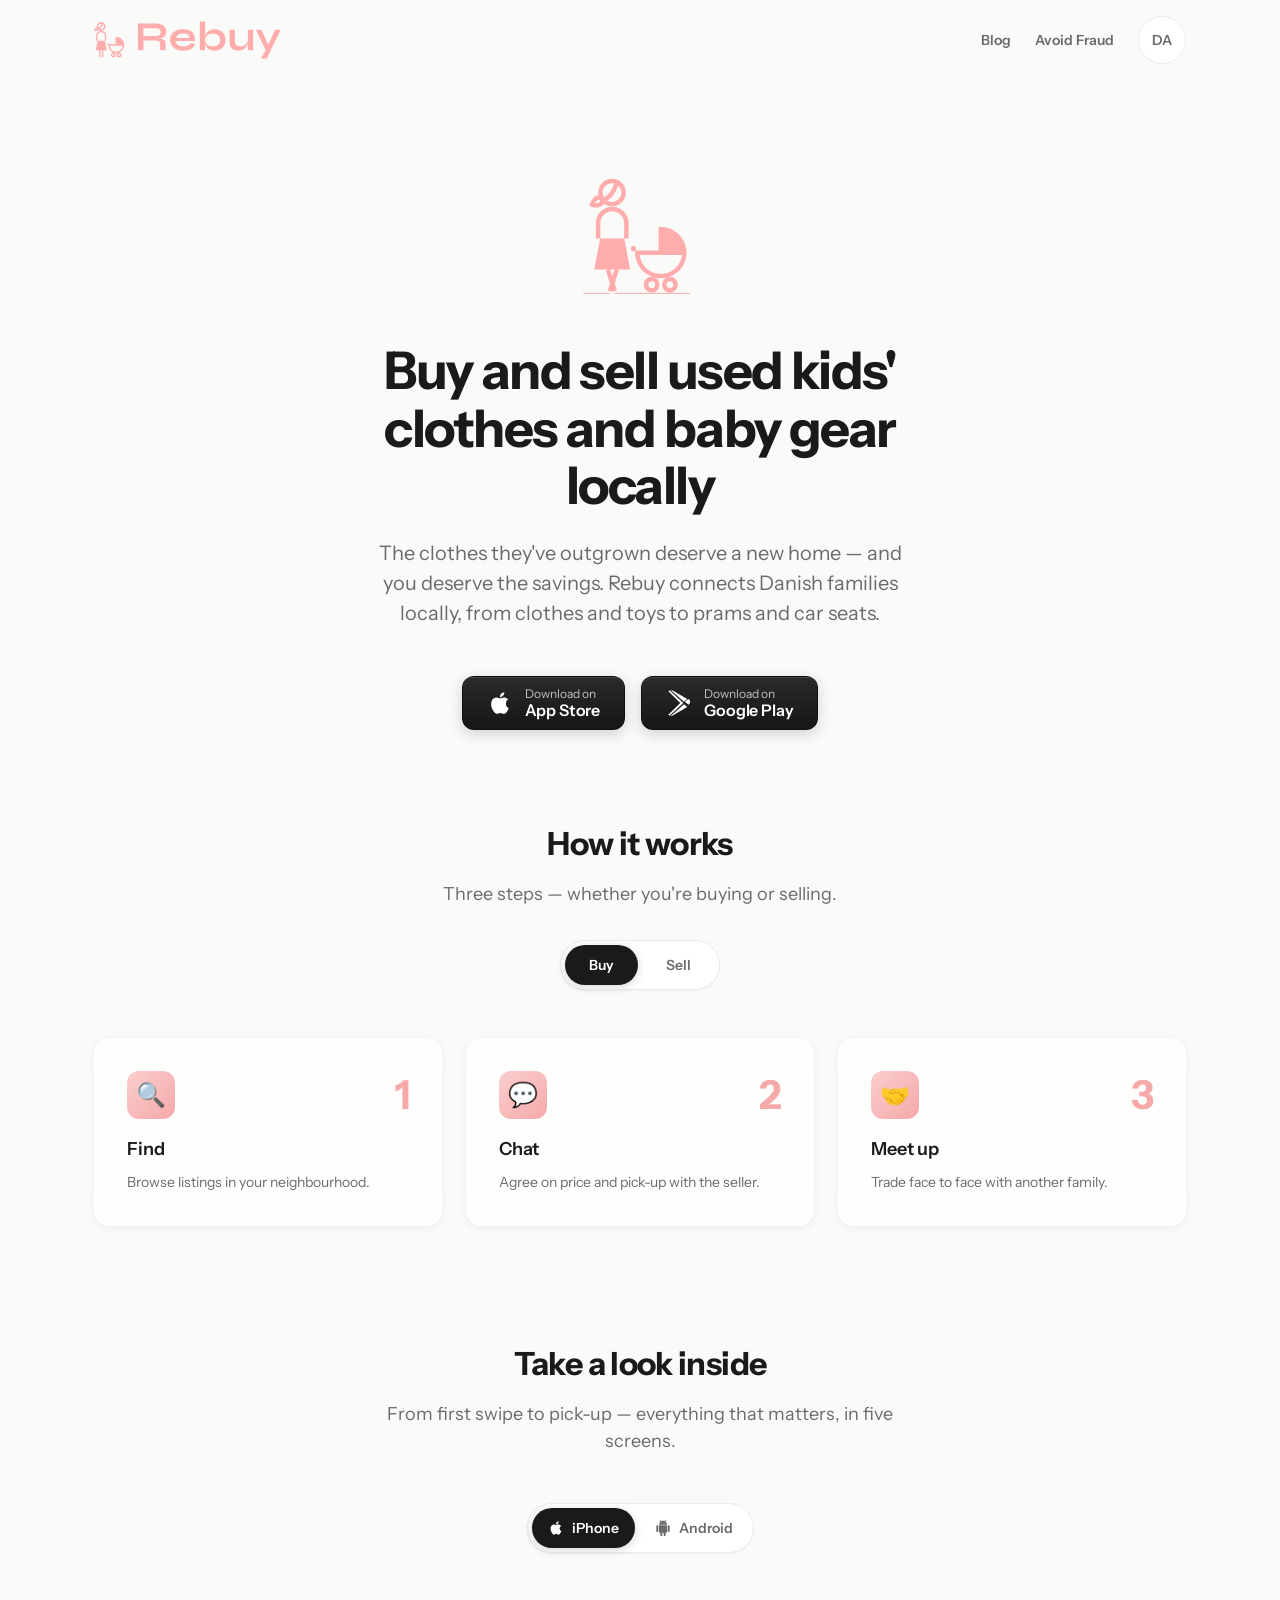
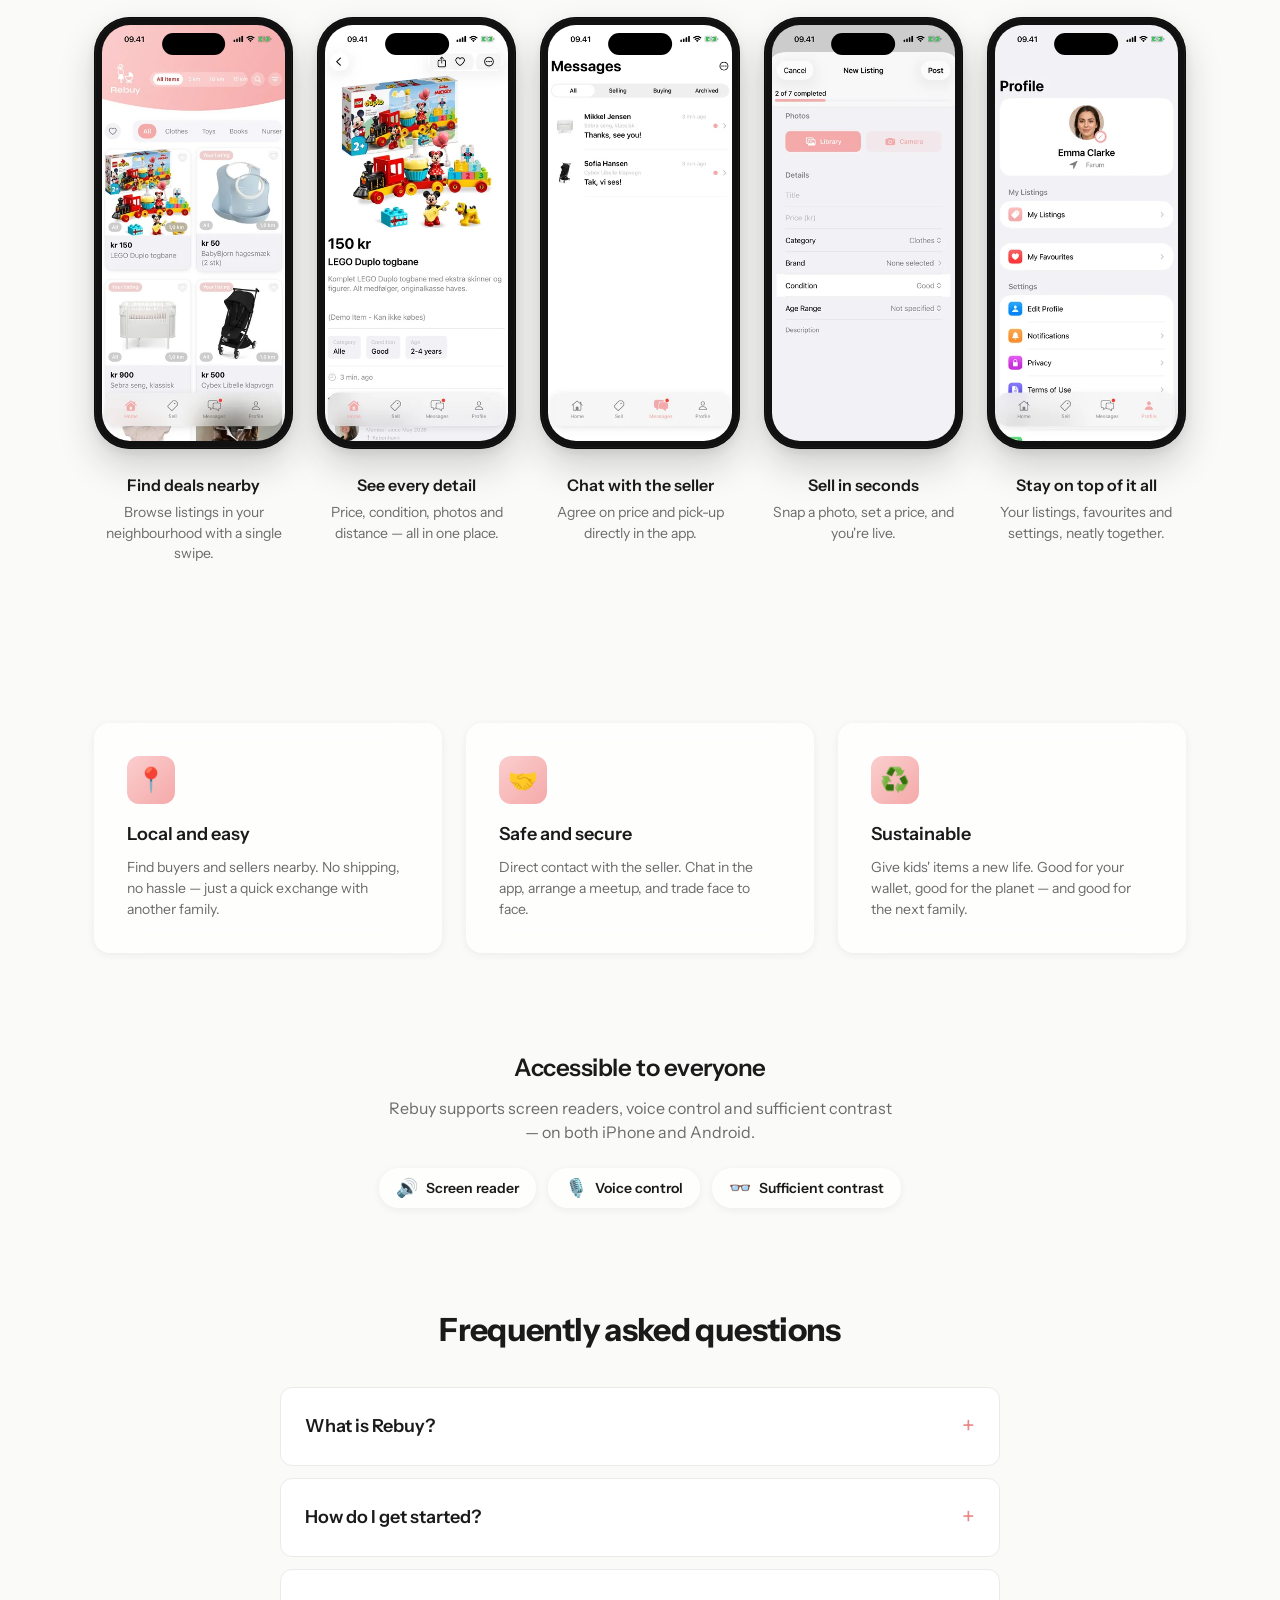
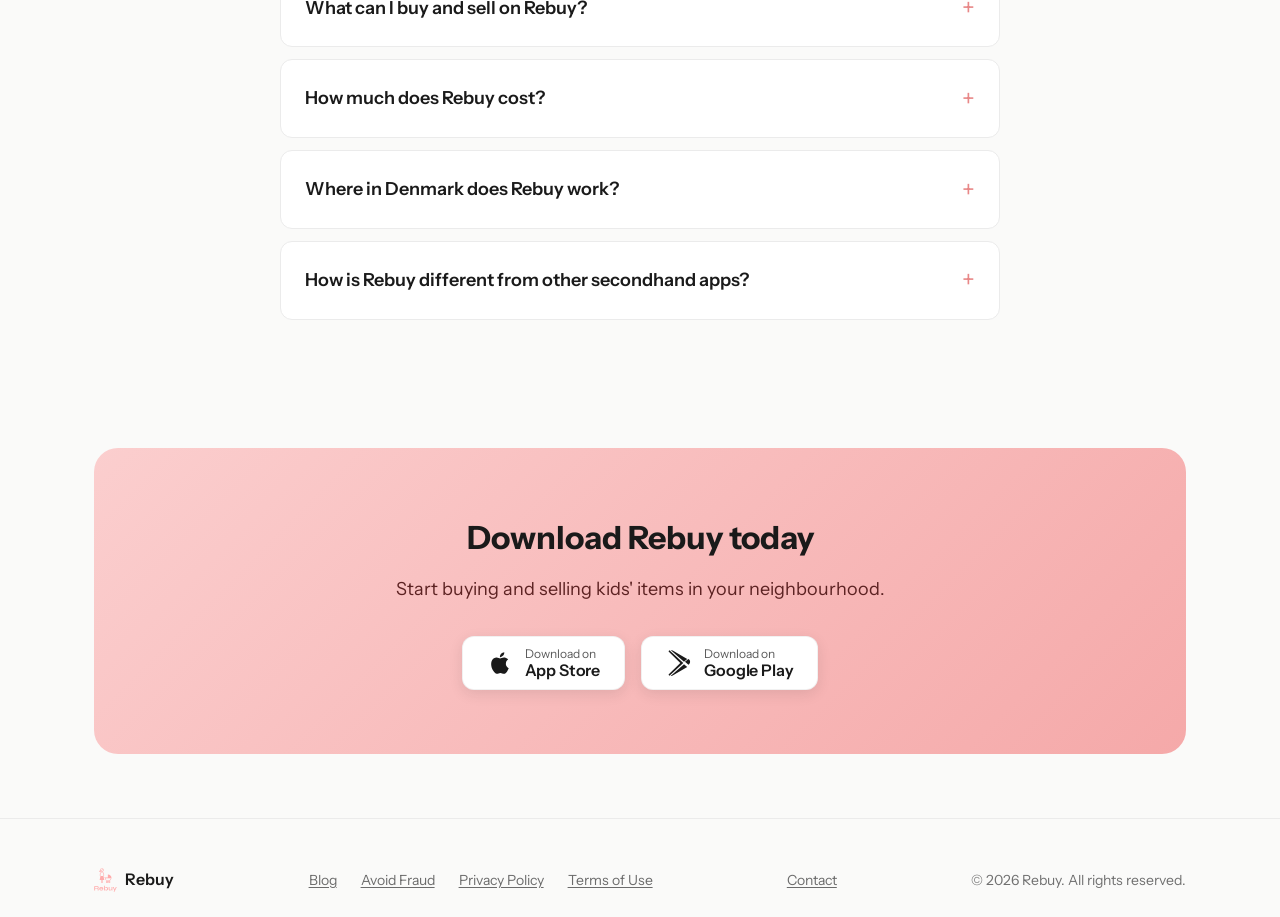
==== commit d0b78804: "fix: noindex /item/ stub (#104) and add Organization sameAs (#105) #104: /item/ is a thin app deep-l" ====
--- a/index.html
+++ b/index.html
@@ -56,6 +56,10 @@
           "width": 1200,
           "height": 630
         },
+        "sameAs": [
+          "https://apps.apple.com/dk/app/rebuy-kids-secondhand-dk/id6762342818",
+          "https://play.google.com/store/apps/details?id=com.anchorit.rebuy"
+        ],
         "areaServed": {
           "@type": "Country",
           "name": "Denmark"
--- a/css/styles.css
+++ b/css/styles.css
@@ -1347,6 +1347,13 @@
   font-size: var(--text-base);
 }
 
+/* The blog CTA is a left-aligned editorial surface, so the store buttons align
+   with the copy above them rather than centering like the homepage hero/CTA. */
+.post-cta .store-buttons {
+  justify-content: flex-start;
+  margin-top: var(--space-lg);
+}
+
 /* ==========================================================================
    Footer
    ========================================================================== */
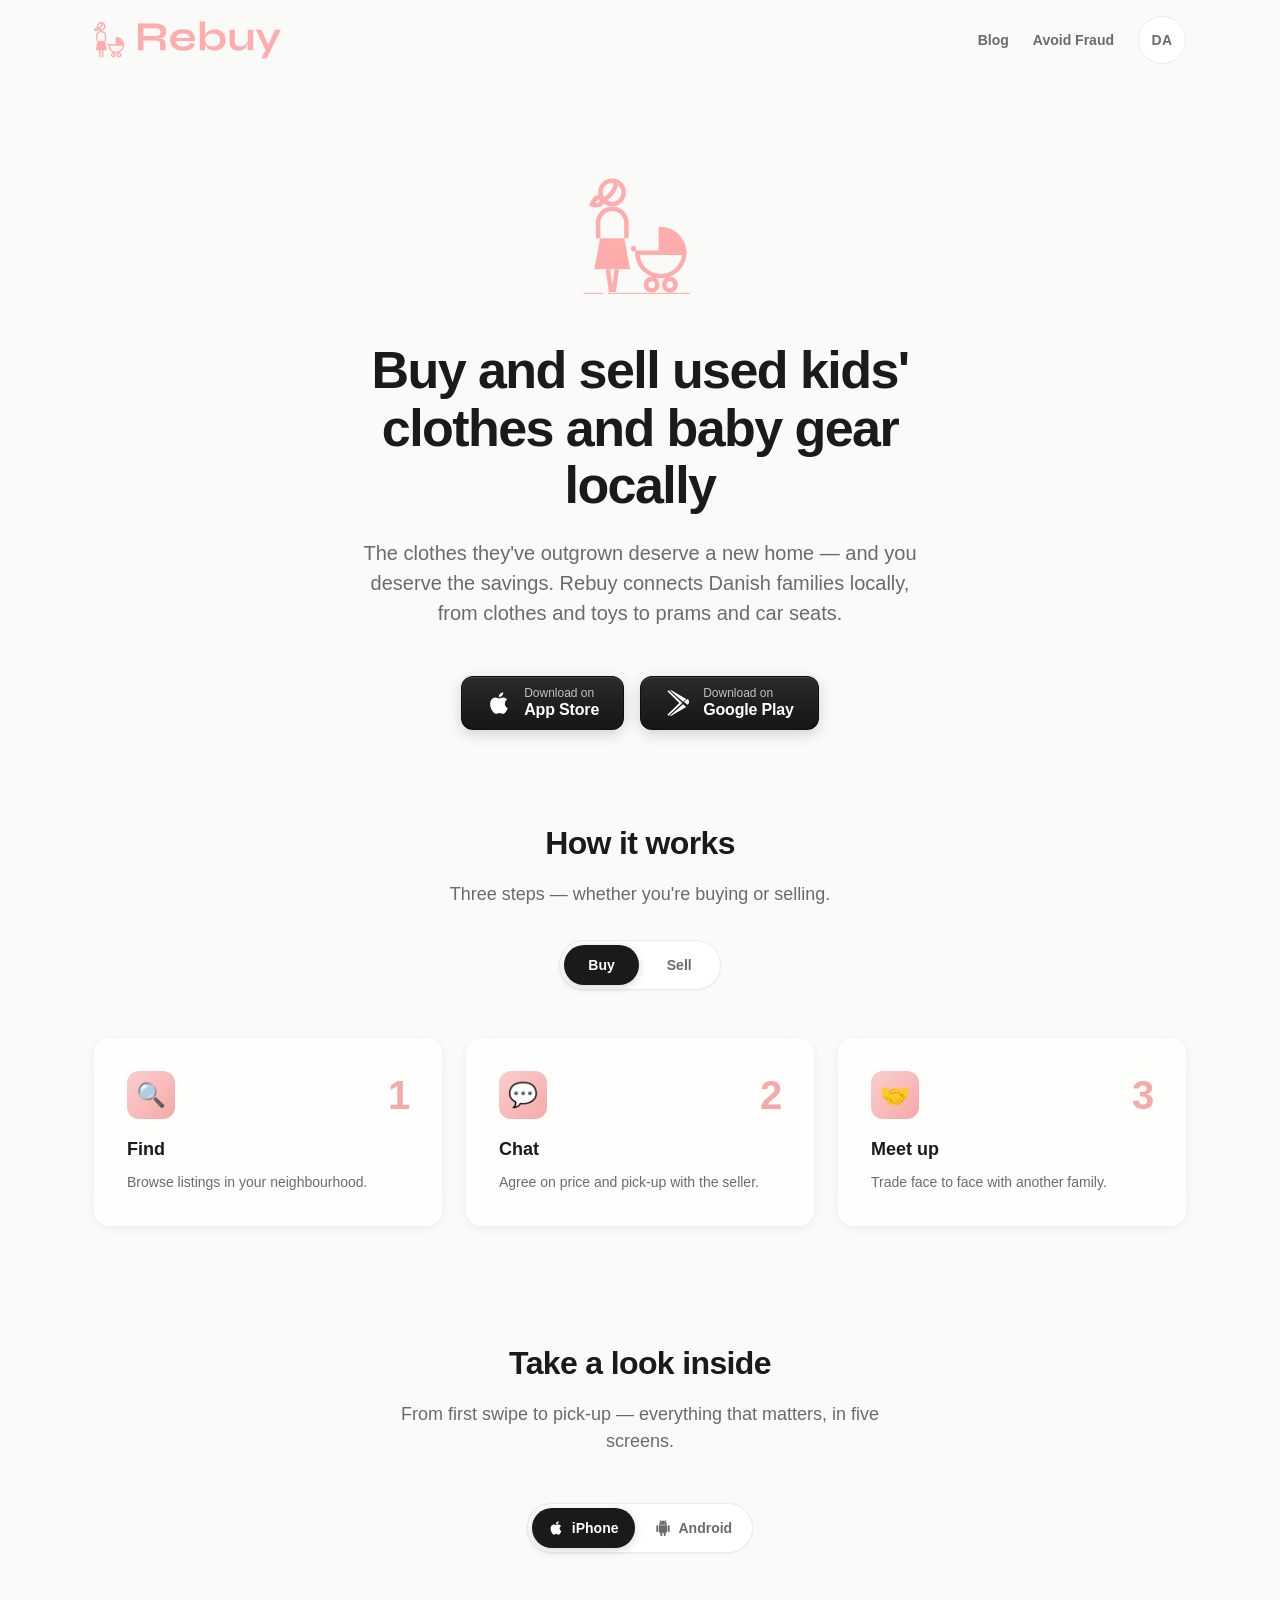
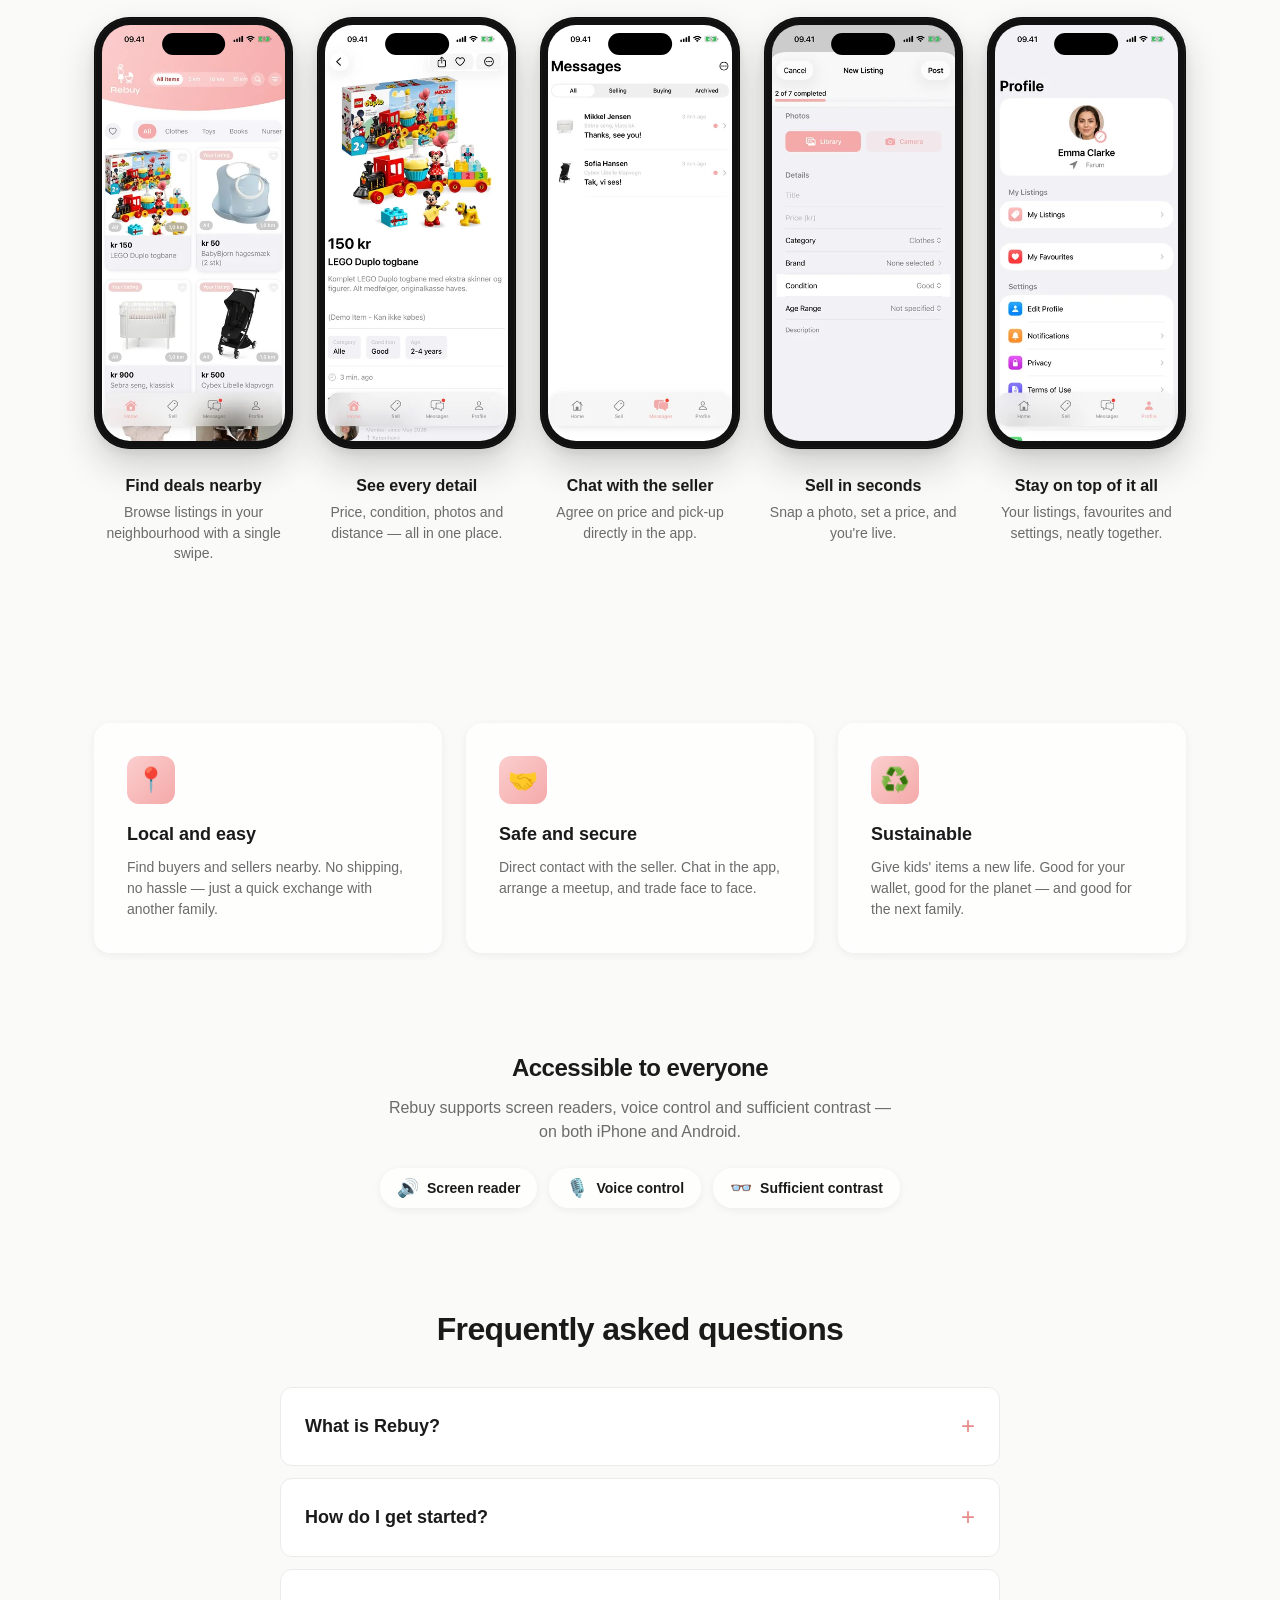
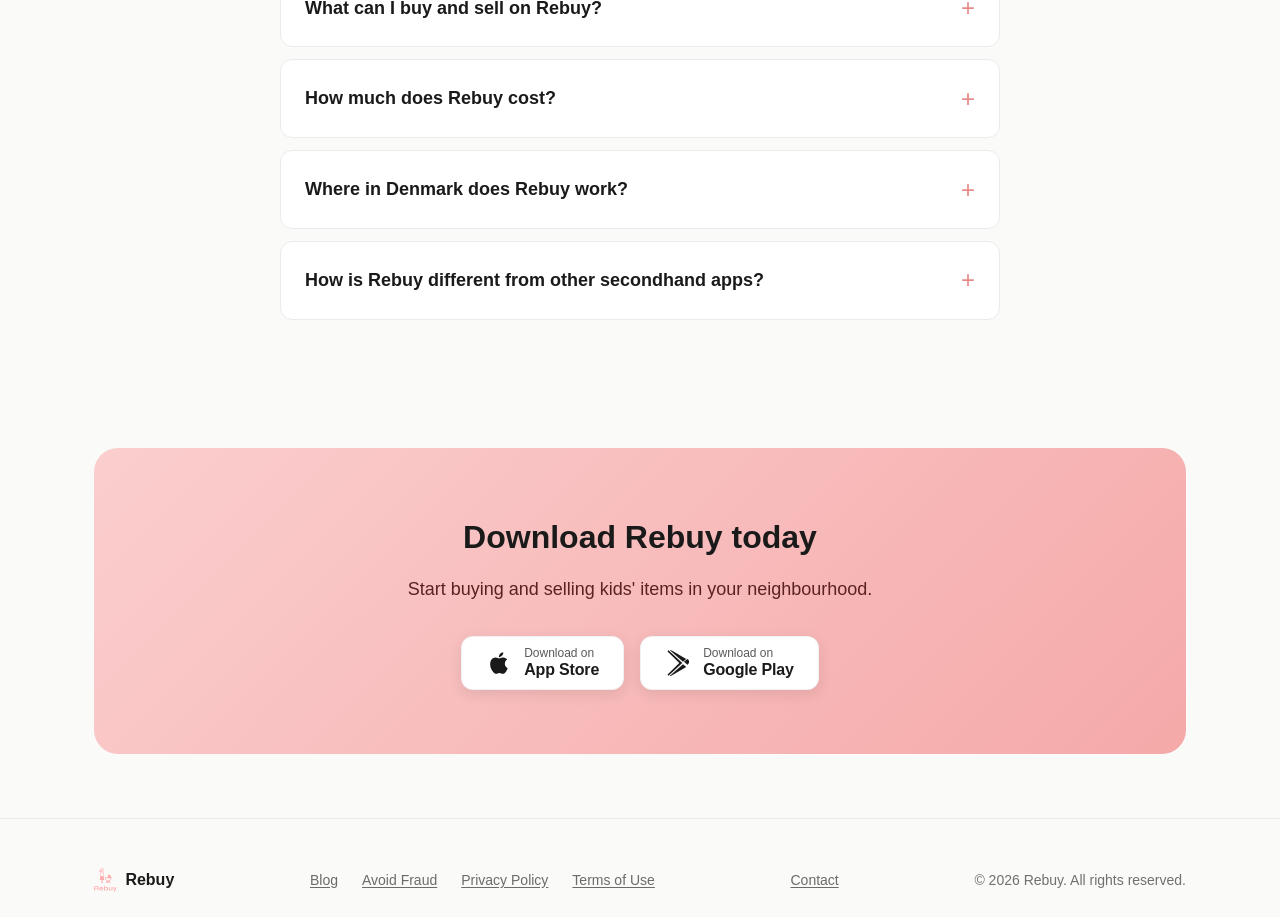
==== commit 982880c3: "fix: audit batch — HowTo schema, CSP, item share page, blog-CTA guard (#107 #108 #109 #100 #102) #10" ====
--- a/index.html
+++ b/index.html
@@ -3,6 +3,12 @@
 <head>
   <meta charset="UTF-8">
   <meta name="viewport" content="width=device-width, initial-scale=1.0">
+  <!-- Security headers via meta (GitHub Pages sends no response headers). CSP
+       allow-list = Google Fonts, Umami analytics, Appwrite (form POSTs). Note:
+       X-Content-Type-Options and frame-ancestors need real response headers —
+       out of scope for a meta-only fix. See issue #108. -->
+  <meta http-equiv="Content-Security-Policy" content="default-src 'self'; base-uri 'self'; img-src 'self' data:; font-src 'self' https://fonts.gstatic.com; style-src 'self' 'unsafe-inline' https://fonts.googleapis.com; script-src 'self' 'unsafe-inline' https://umami.robert-jensen.dk; connect-src 'self' https://base.anchorit.dk https://umami.robert-jensen.dk; form-action 'self'">
+  <meta name="referrer" content="strict-origin-when-cross-origin">
   <title>Rebuy app — Køb og sælg brugt børnetøj og babyudstyr lokalt i Danmark</title>
   <meta name="description" content="Hent Rebuy gratis — appen hvor danske børnefamilier køber og sælger brugt børnetøj, babyudstyr og legetøj lokalt i dit nærområde.">
   <link rel="canonical" href="https://rebuy.dk/">
@@ -173,6 +179,28 @@
             }
           }
         ]
+      },
+      {
+        "@type": "HowTo",
+        "@id": "https://rebuy.dk/#howto-buy",
+        "name": "Sådan køber du på Rebuy",
+        "description": "Find brugt børnetøj og babyudstyr i dit nærområde i tre trin.",
+        "step": [
+          { "@type": "HowToStep", "position": 1, "name": "Find", "text": "Browse annoncer i dit nærområde." },
+          { "@type": "HowToStep", "position": 2, "name": "Chat", "text": "Aftal pris og afhentning med sælger." },
+          { "@type": "HowToStep", "position": 3, "name": "Mød op", "text": "Handl ansigt til ansigt med en anden familie." }
+        ]
+      },
+      {
+        "@type": "HowTo",
+        "@id": "https://rebuy.dk/#howto-sell",
+        "name": "Sådan sælger du på Rebuy",
+        "description": "Sælg det, dine børn er vokset fra, i tre trin.",
+        "step": [
+          { "@type": "HowToStep", "position": 1, "name": "Tag billede", "text": "Snap et foto af det, dine børn er vokset fra." },
+          { "@type": "HowToStep", "position": 2, "name": "Sæt pris", "text": "Vælg en fair pris, og din annonce er online." },
+          { "@type": "HowToStep", "position": 3, "name": "Aftal afhentning", "text": "Chat med køberen og aftal et lokalt møde." }
+        ]
       }
     ]
   }
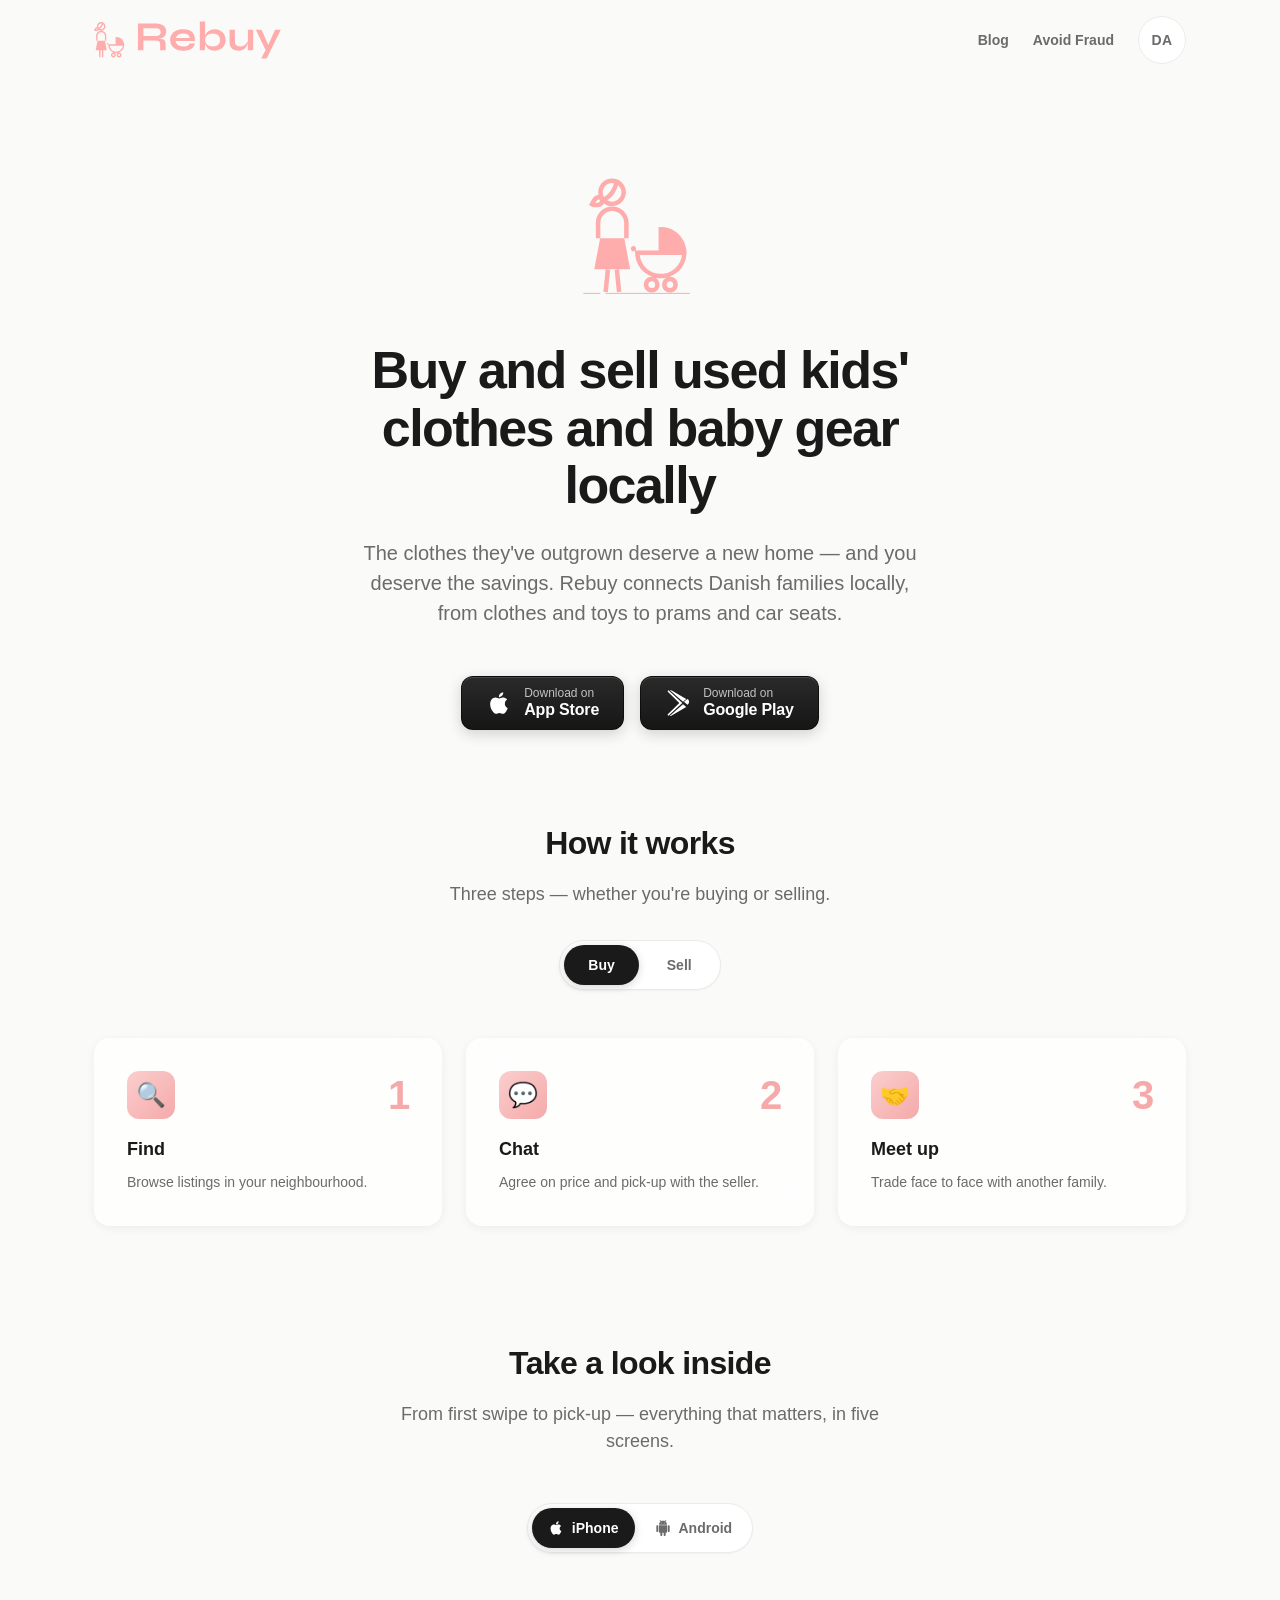
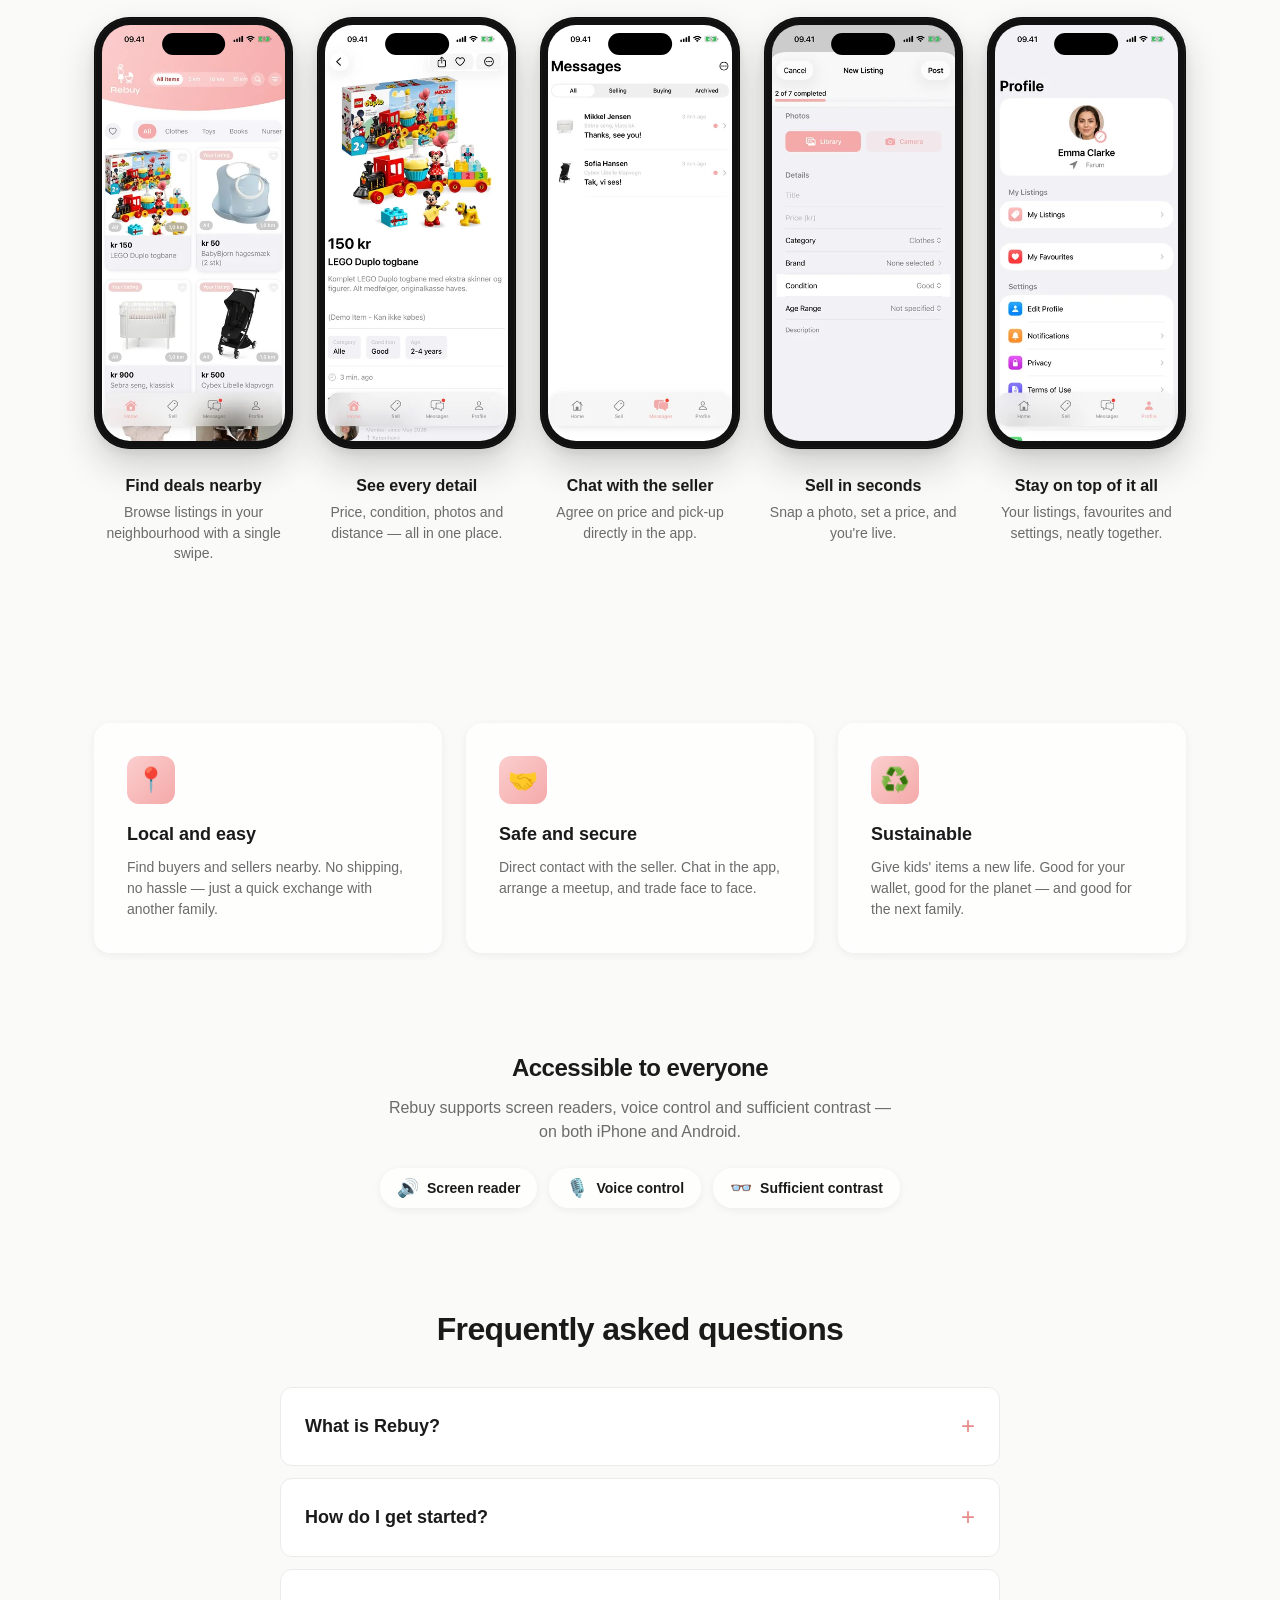
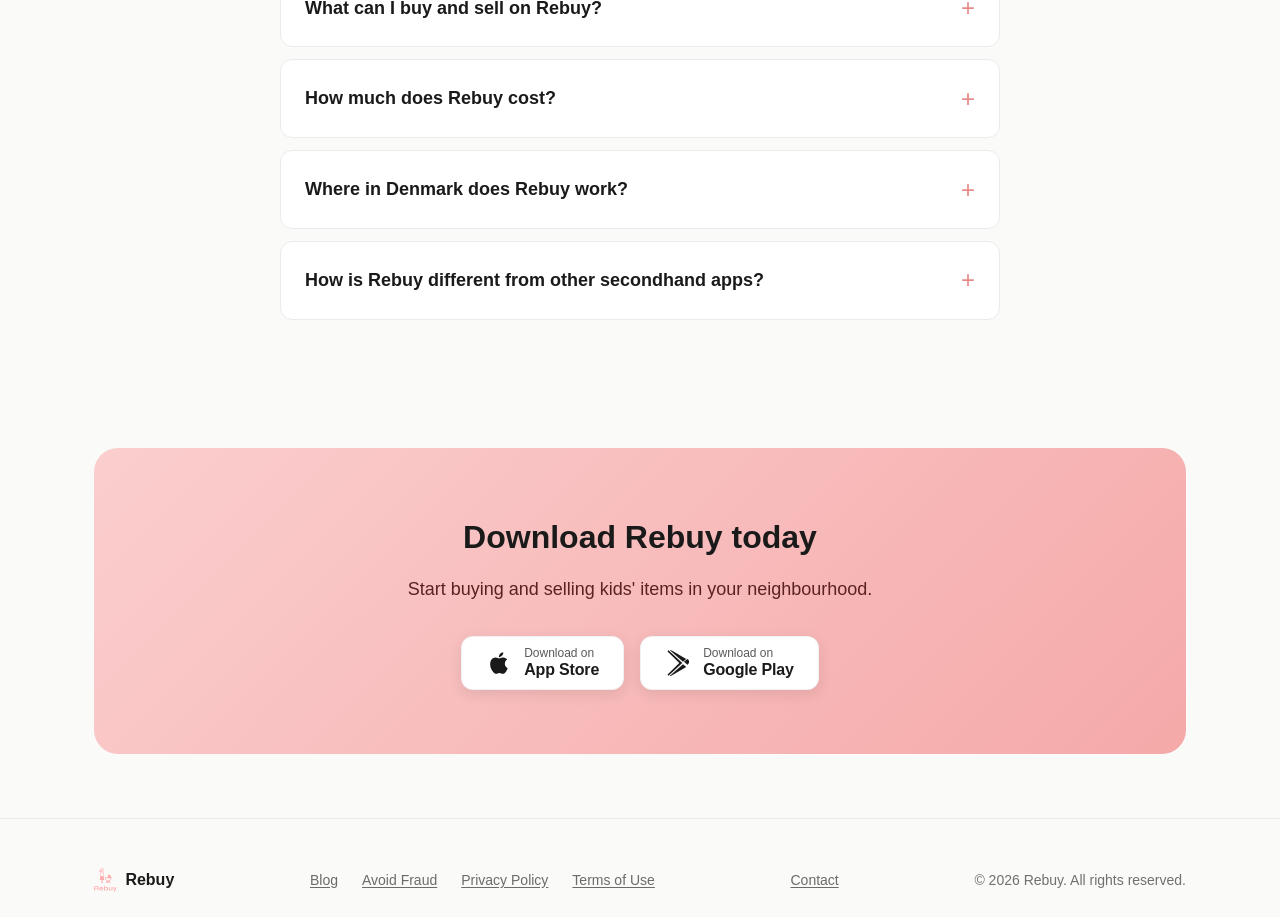
==== commit b8b54fe1: "fix: SEO/GEO/AEO audit batch — image src, page metadata, fraud schema (#112) Addresses the code-acti" ====
--- a/index.html
+++ b/index.html
@@ -9,7 +9,7 @@
        out of scope for a meta-only fix. See issue #108. -->
   <meta http-equiv="Content-Security-Policy" content="default-src 'self'; base-uri 'self'; img-src 'self' data:; font-src 'self' https://fonts.gstatic.com; style-src 'self' 'unsafe-inline' https://fonts.googleapis.com; script-src 'self' 'unsafe-inline' https://umami.robert-jensen.dk; connect-src 'self' https://base.anchorit.dk https://umami.robert-jensen.dk; form-action 'self'">
   <meta name="referrer" content="strict-origin-when-cross-origin">
-  <title>Rebuy app — Køb og sælg brugt børnetøj og babyudstyr lokalt i Danmark</title>
+  <title>Rebuy — Køb og sælg brugt børnetøj lokalt</title>
   <meta name="description" content="Hent Rebuy gratis — appen hvor danske børnefamilier køber og sælger brugt børnetøj, babyudstyr og legetøj lokalt i dit nærområde.">
   <link rel="canonical" href="https://rebuy.dk/">
   <meta name="robots" content="index, follow">
@@ -19,7 +19,7 @@
   <script defer src="https://umami.robert-jensen.dk/script.js" data-website-id="ab067f06-e505-4511-97f9-28536a14614b"></script>
 
   <!-- Open Graph -->
-  <meta property="og:title" content="Rebuy app — Køb og sælg brugt børnetøj og babyudstyr lokalt i Danmark">
+  <meta property="og:title" content="Rebuy — Køb og sælg brugt børnetøj lokalt">
   <meta property="og:description" content="Hent Rebuy gratis — appen hvor danske børnefamilier køber og sælger brugt børnetøj, babyudstyr og legetøj lokalt i dit nærområde.">
   <meta property="og:type" content="website">
   <meta property="og:url" content="https://rebuy.dk/">
@@ -33,7 +33,7 @@
 
   <!-- Twitter Card -->
   <meta name="twitter:card" content="summary_large_image">
-  <meta name="twitter:title" content="Rebuy app — Køb og sælg brugt børnetøj og babyudstyr lokalt i Danmark">
+  <meta name="twitter:title" content="Rebuy — Køb og sælg brugt børnetøj lokalt">
   <meta name="twitter:description" content="Hent Rebuy gratis — appen hvor danske børnefamilier køber og sælger brugt børnetøj, babyudstyr og legetøj lokalt i dit nærområde.">
   <meta name="twitter:image" content="https://rebuy.dk/assets/logos/og-image.png">
 
@@ -64,7 +64,8 @@
         },
         "sameAs": [
           "https://apps.apple.com/dk/app/rebuy-kids-secondhand-dk/id6762342818",
-          "https://play.google.com/store/apps/details?id=com.anchorit.rebuy"
+          "https://play.google.com/store/apps/details?id=com.anchorit.rebuy",
+          "https://www.facebook.com/profile.php?id=61579549780622"
         ],
         "areaServed": {
           "@type": "Country",
@@ -899,6 +900,7 @@
 }
   </style>
   <link rel="stylesheet" href="css/styles.css?v=__VERSION__" media="print" onload="this.media='all'">
+  <noscript><link rel="stylesheet" href="css/styles.css?v=__VERSION__"></noscript>
 </head>
 <body>
 
@@ -1107,7 +1109,7 @@
         <div class="phone-gallery" id="phone-gallery-ios" role="list" data-platform="ios">
           <figure class="phone-card" role="listitem">
             <div class="phone-frame phone-frame--ios">
-              <img data-img="01-feed" alt="Rebuy app — find brugt børnetøj i nærheden med pris og afstand" data-i18n-alt="showcase.feed.alt" width="360" height="780" loading="lazy" decoding="async">
+              <img data-img="01-feed" src="assets/screenshots/ios/da/01-feed.webp" srcset="assets/screenshots/ios/da/01-feed.webp 1x, assets/screenshots/ios/da/01-feed@2x.webp 2x" alt="Rebuy app — find brugt børnetøj i nærheden med pris og afstand" data-i18n-alt="showcase.feed.alt" width="360" height="780" loading="lazy" decoding="async">
             </div>
             <figcaption>
               <h3 data-i18n="showcase.feed.title">Find tilbud i nærheden</h3>
@@ -1116,7 +1118,7 @@
           </figure>
           <figure class="phone-card" role="listitem">
             <div class="phone-frame phone-frame--ios">
-              <img data-img="02-detail" alt="Rebuy app — annonce for brugt børnetøj med pris, stand og billeder" data-i18n-alt="showcase.detail.alt" width="360" height="780" loading="lazy" decoding="async">
+              <img data-img="02-detail" src="assets/screenshots/ios/da/02-detail.webp" srcset="assets/screenshots/ios/da/02-detail.webp 1x, assets/screenshots/ios/da/02-detail@2x.webp 2x" alt="Rebuy app — annonce for brugt børnetøj med pris, stand og billeder" data-i18n-alt="showcase.detail.alt" width="360" height="780" loading="lazy" decoding="async">
             </div>
             <figcaption>
               <h3 data-i18n="showcase.detail.title">Se alle detaljer</h3>
@@ -1125,7 +1127,7 @@
           </figure>
           <figure class="phone-card" role="listitem">
             <div class="phone-frame phone-frame--ios">
-              <img data-img="03-messages" alt="Rebuy app — chat med sælger om pris og afhentning af babyudstyr" data-i18n-alt="showcase.messages.alt" width="360" height="780" loading="lazy" decoding="async">
+              <img data-img="03-messages" src="assets/screenshots/ios/da/03-messages.webp" srcset="assets/screenshots/ios/da/03-messages.webp 1x, assets/screenshots/ios/da/03-messages@2x.webp 2x" alt="Rebuy app — chat med sælger om pris og afhentning af babyudstyr" data-i18n-alt="showcase.messages.alt" width="360" height="780" loading="lazy" decoding="async">
             </div>
             <figcaption>
               <h3 data-i18n="showcase.messages.title">Chat med sælger</h3>
@@ -1134,7 +1136,7 @@
           </figure>
           <figure class="phone-card" role="listitem">
             <div class="phone-frame phone-frame--ios">
-              <img data-img="04-post" alt="Rebuy app — opret annonce og sælg brugt børnetøj på få sekunder" data-i18n-alt="showcase.post.alt" width="360" height="780" loading="lazy" decoding="async">
+              <img data-img="04-post" src="assets/screenshots/ios/da/04-post.webp" srcset="assets/screenshots/ios/da/04-post.webp 1x, assets/screenshots/ios/da/04-post@2x.webp 2x" alt="Rebuy app — opret annonce og sælg brugt børnetøj på få sekunder" data-i18n-alt="showcase.post.alt" width="360" height="780" loading="lazy" decoding="async">
             </div>
             <figcaption>
               <h3 data-i18n="showcase.post.title">Sælg på få sekunder</h3>
@@ -1143,7 +1145,7 @@
           </figure>
           <figure class="phone-card" role="listitem">
             <div class="phone-frame phone-frame--ios">
-              <img data-img="05-profile" alt="Rebuy app — overblik over dine annoncer, favoritter og salg af genbrug" data-i18n-alt="showcase.profile.alt" width="360" height="780" loading="lazy" decoding="async">
+              <img data-img="05-profile" src="assets/screenshots/ios/da/05-profile.webp" srcset="assets/screenshots/ios/da/05-profile.webp 1x, assets/screenshots/ios/da/05-profile@2x.webp 2x" alt="Rebuy app — overblik over dine annoncer, favoritter og salg af genbrug" data-i18n-alt="showcase.profile.alt" width="360" height="780" loading="lazy" decoding="async">
             </div>
             <figcaption>
               <h3 data-i18n="showcase.profile.title">Hold styr på det hele</h3>
@@ -1156,7 +1158,7 @@
         <div class="phone-gallery" id="phone-gallery-android" role="list" data-platform="android" hidden>
           <figure class="phone-card" role="listitem">
             <div class="phone-frame phone-frame--android">
-              <img data-img="01-feed" alt="Rebuy app — find brugt børnetøj i nærheden med pris og afstand" data-i18n-alt="showcase.feed.alt" width="360" height="780" loading="lazy" decoding="async">
+              <img data-img="01-feed" src="assets/screenshots/android/da/01-feed.webp" srcset="assets/screenshots/android/da/01-feed.webp 1x, assets/screenshots/android/da/01-feed@2x.webp 2x" alt="Rebuy app — find brugt børnetøj i nærheden med pris og afstand" data-i18n-alt="showcase.feed.alt" width="360" height="780" loading="lazy" decoding="async">
             </div>
             <figcaption>
               <h3 data-i18n="showcase.feed.title">Find tilbud i nærheden</h3>
@@ -1165,7 +1167,7 @@
           </figure>
           <figure class="phone-card" role="listitem">
             <div class="phone-frame phone-frame--android">
-              <img data-img="02-detail" alt="Rebuy app — annonce for brugt børnetøj med pris, stand og billeder" data-i18n-alt="showcase.detail.alt" width="360" height="780" loading="lazy" decoding="async">
+              <img data-img="02-detail" src="assets/screenshots/android/da/02-detail.webp" srcset="assets/screenshots/android/da/02-detail.webp 1x, assets/screenshots/android/da/02-detail@2x.webp 2x" alt="Rebuy app — annonce for brugt børnetøj med pris, stand og billeder" data-i18n-alt="showcase.detail.alt" width="360" height="780" loading="lazy" decoding="async">
             </div>
             <figcaption>
               <h3 data-i18n="showcase.detail.title">Se alle detaljer</h3>
@@ -1174,7 +1176,7 @@
           </figure>
           <figure class="phone-card" role="listitem">
             <div class="phone-frame phone-frame--android">
-              <img data-img="03-messages" alt="Rebuy app — chat med sælger om pris og afhentning af babyudstyr" data-i18n-alt="showcase.messages.alt" width="360" height="780" loading="lazy" decoding="async">
+              <img data-img="03-messages" src="assets/screenshots/android/da/03-messages.webp" srcset="assets/screenshots/android/da/03-messages.webp 1x, assets/screenshots/android/da/03-messages@2x.webp 2x" alt="Rebuy app — chat med sælger om pris og afhentning af babyudstyr" data-i18n-alt="showcase.messages.alt" width="360" height="780" loading="lazy" decoding="async">
             </div>
             <figcaption>
               <h3 data-i18n="showcase.messages.title">Chat med sælger</h3>
@@ -1183,7 +1185,7 @@
           </figure>
           <figure class="phone-card" role="listitem">
             <div class="phone-frame phone-frame--android">
-              <img data-img="04-post" alt="Rebuy app — opret annonce og sælg brugt børnetøj på få sekunder" data-i18n-alt="showcase.post.alt" width="360" height="780" loading="lazy" decoding="async">
+              <img data-img="04-post" src="assets/screenshots/android/da/04-post.webp" srcset="assets/screenshots/android/da/04-post.webp 1x, assets/screenshots/android/da/04-post@2x.webp 2x" alt="Rebuy app — opret annonce og sælg brugt børnetøj på få sekunder" data-i18n-alt="showcase.post.alt" width="360" height="780" loading="lazy" decoding="async">
             </div>
             <figcaption>
               <h3 data-i18n="showcase.post.title">Sælg på få sekunder</h3>
@@ -1192,7 +1194,7 @@
           </figure>
           <figure class="phone-card" role="listitem">
             <div class="phone-frame phone-frame--android">
-              <img data-img="05-profile" alt="Rebuy app — overblik over dine annoncer, favoritter og salg af genbrug" data-i18n-alt="showcase.profile.alt" width="360" height="780" loading="lazy" decoding="async">
+              <img data-img="05-profile" src="assets/screenshots/android/da/05-profile.webp" srcset="assets/screenshots/android/da/05-profile.webp 1x, assets/screenshots/android/da/05-profile@2x.webp 2x" alt="Rebuy app — overblik over dine annoncer, favoritter og salg af genbrug" data-i18n-alt="showcase.profile.alt" width="360" height="780" loading="lazy" decoding="async">
             </div>
             <figcaption>
               <h3 data-i18n="showcase.profile.title">Hold styr på det hele</h3>
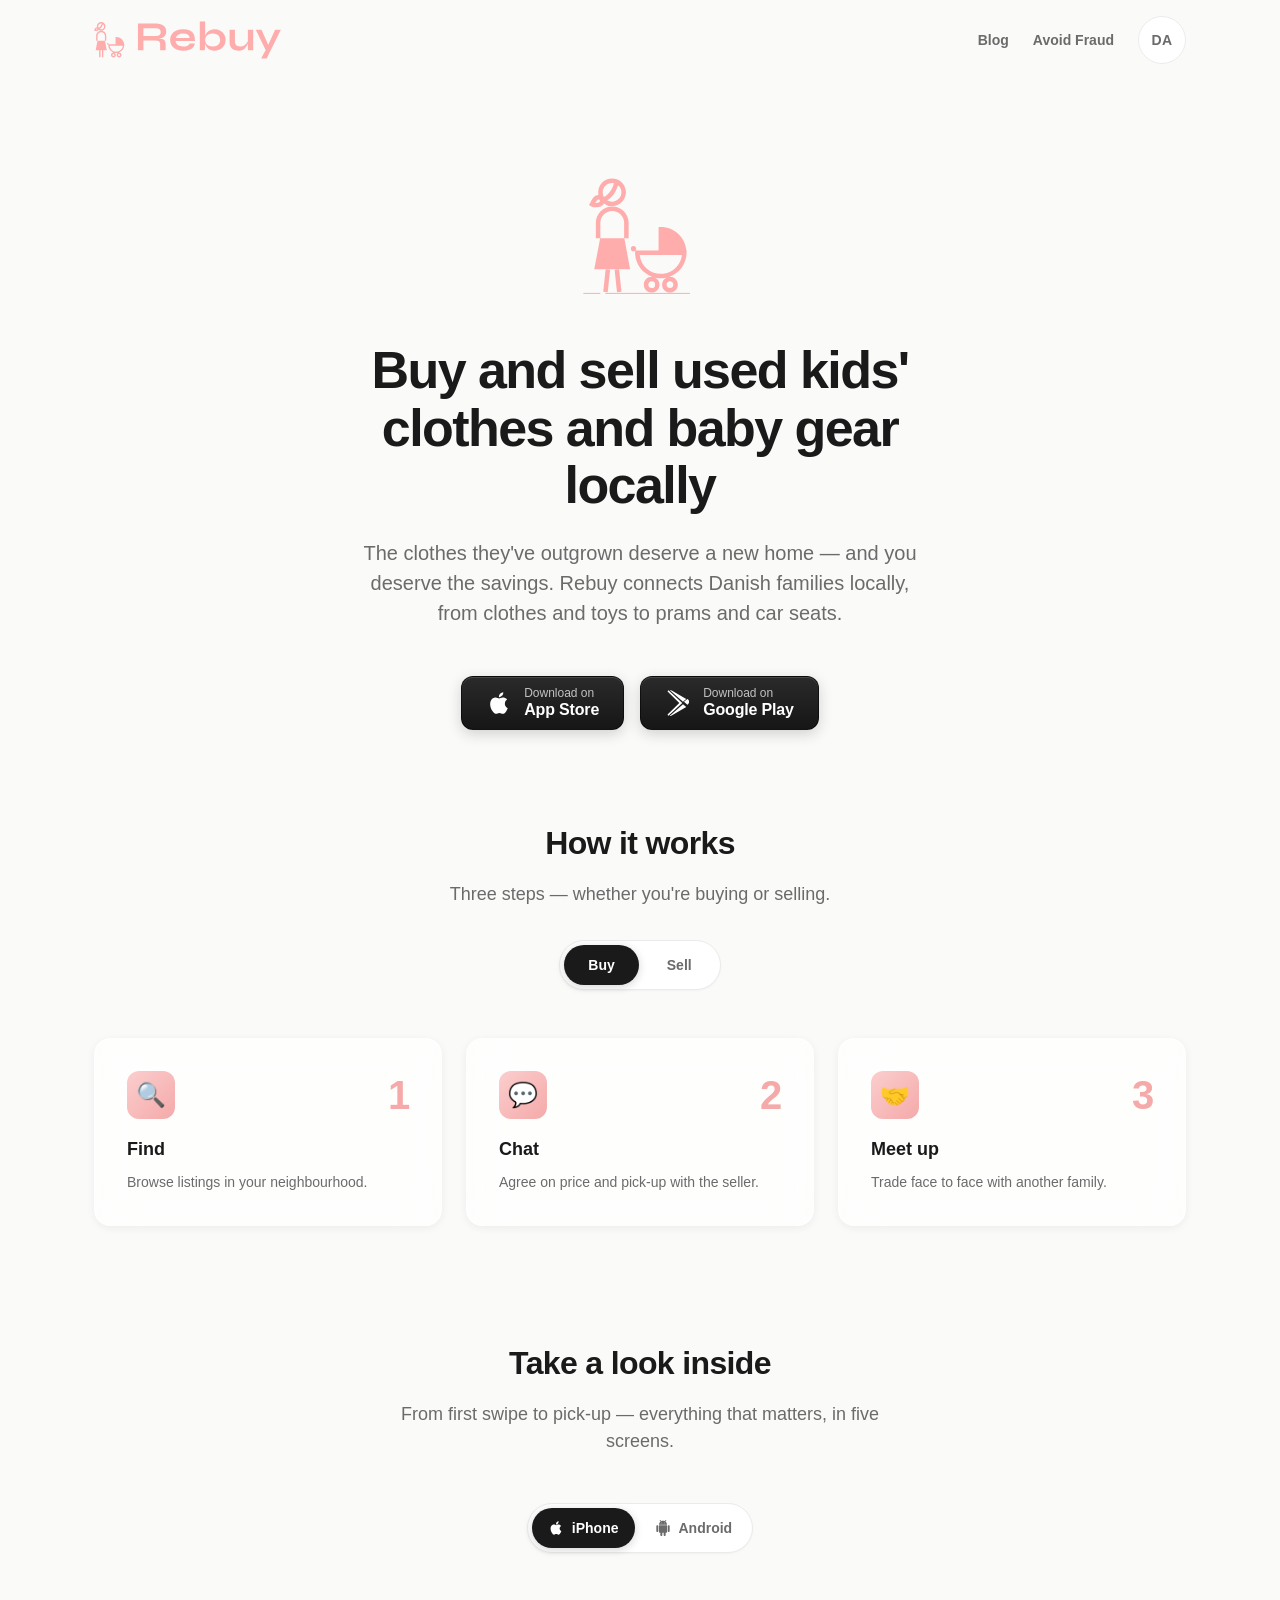
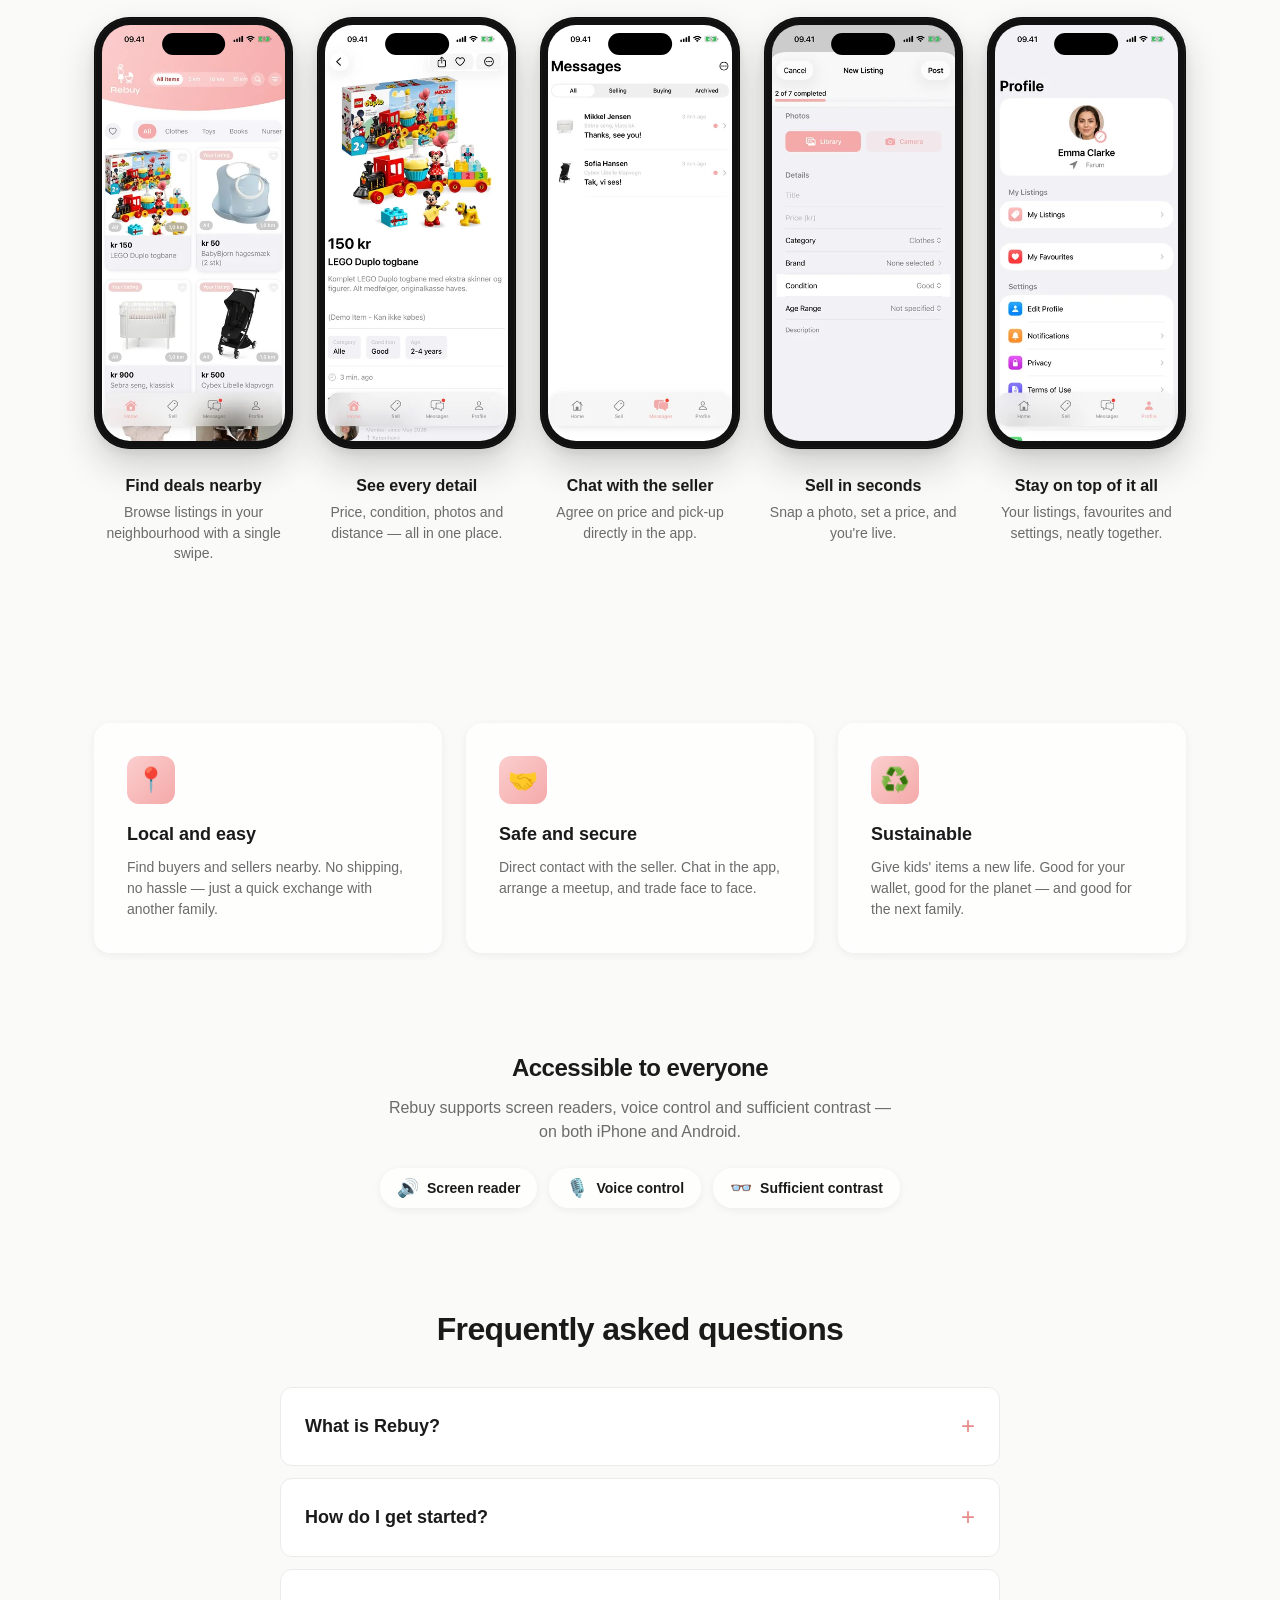
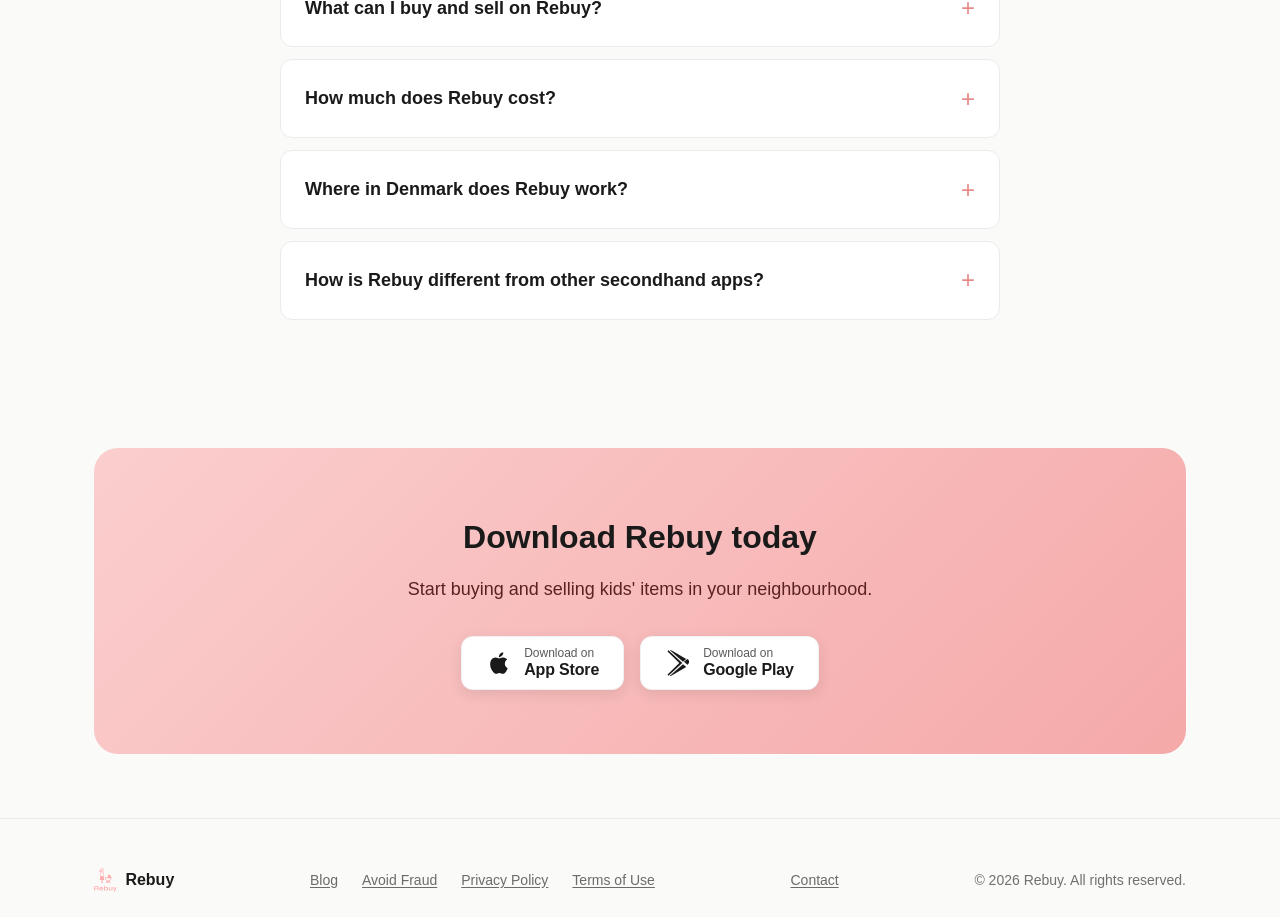
==== commit 44a5a87b: "feat: make the site properly crawlable by AI agents (#112) Verified first that Cloudflare is not blo" ====
--- a/index.html
+++ b/index.html
@@ -12,6 +12,8 @@
   <title>Rebuy — Køb og sælg brugt børnetøj lokalt</title>
   <meta name="description" content="Hent Rebuy gratis — appen hvor danske børnefamilier køber og sælger brugt børnetøj, babyudstyr og legetøj lokalt i dit nærområde.">
   <link rel="canonical" href="https://rebuy.dk/">
+  <link rel="alternate" type="text/plain" title="llms.txt — overview for AI assistants" href="https://rebuy.dk/llms.txt">
+  <link rel="alternate" type="text/plain" title="llms-full.txt — full site content for AI assistants" href="https://rebuy.dk/llms-full.txt">
   <meta name="robots" content="index, follow">
 
   <!-- Analytics -->
@@ -1367,7 +1369,7 @@
       <div id="contact-success" class="contact-success"
            data-i18n="contact.success">Tak! Vi vender tilbage så hurtigt som muligt.</div>
       <div id="contact-error" class="contact-error" hidden
-           data-i18n="contact.error">Noget gik galt. Prøv igen eller skriv til support@rebuy.dk.</div>
+           data-i18n="contact.error">Noget gik galt. Prøv igen eller skriv til <!--email_off-->support@rebuy.dk<!--/email_off-->.</div>
     </div>
   </dialog>
 
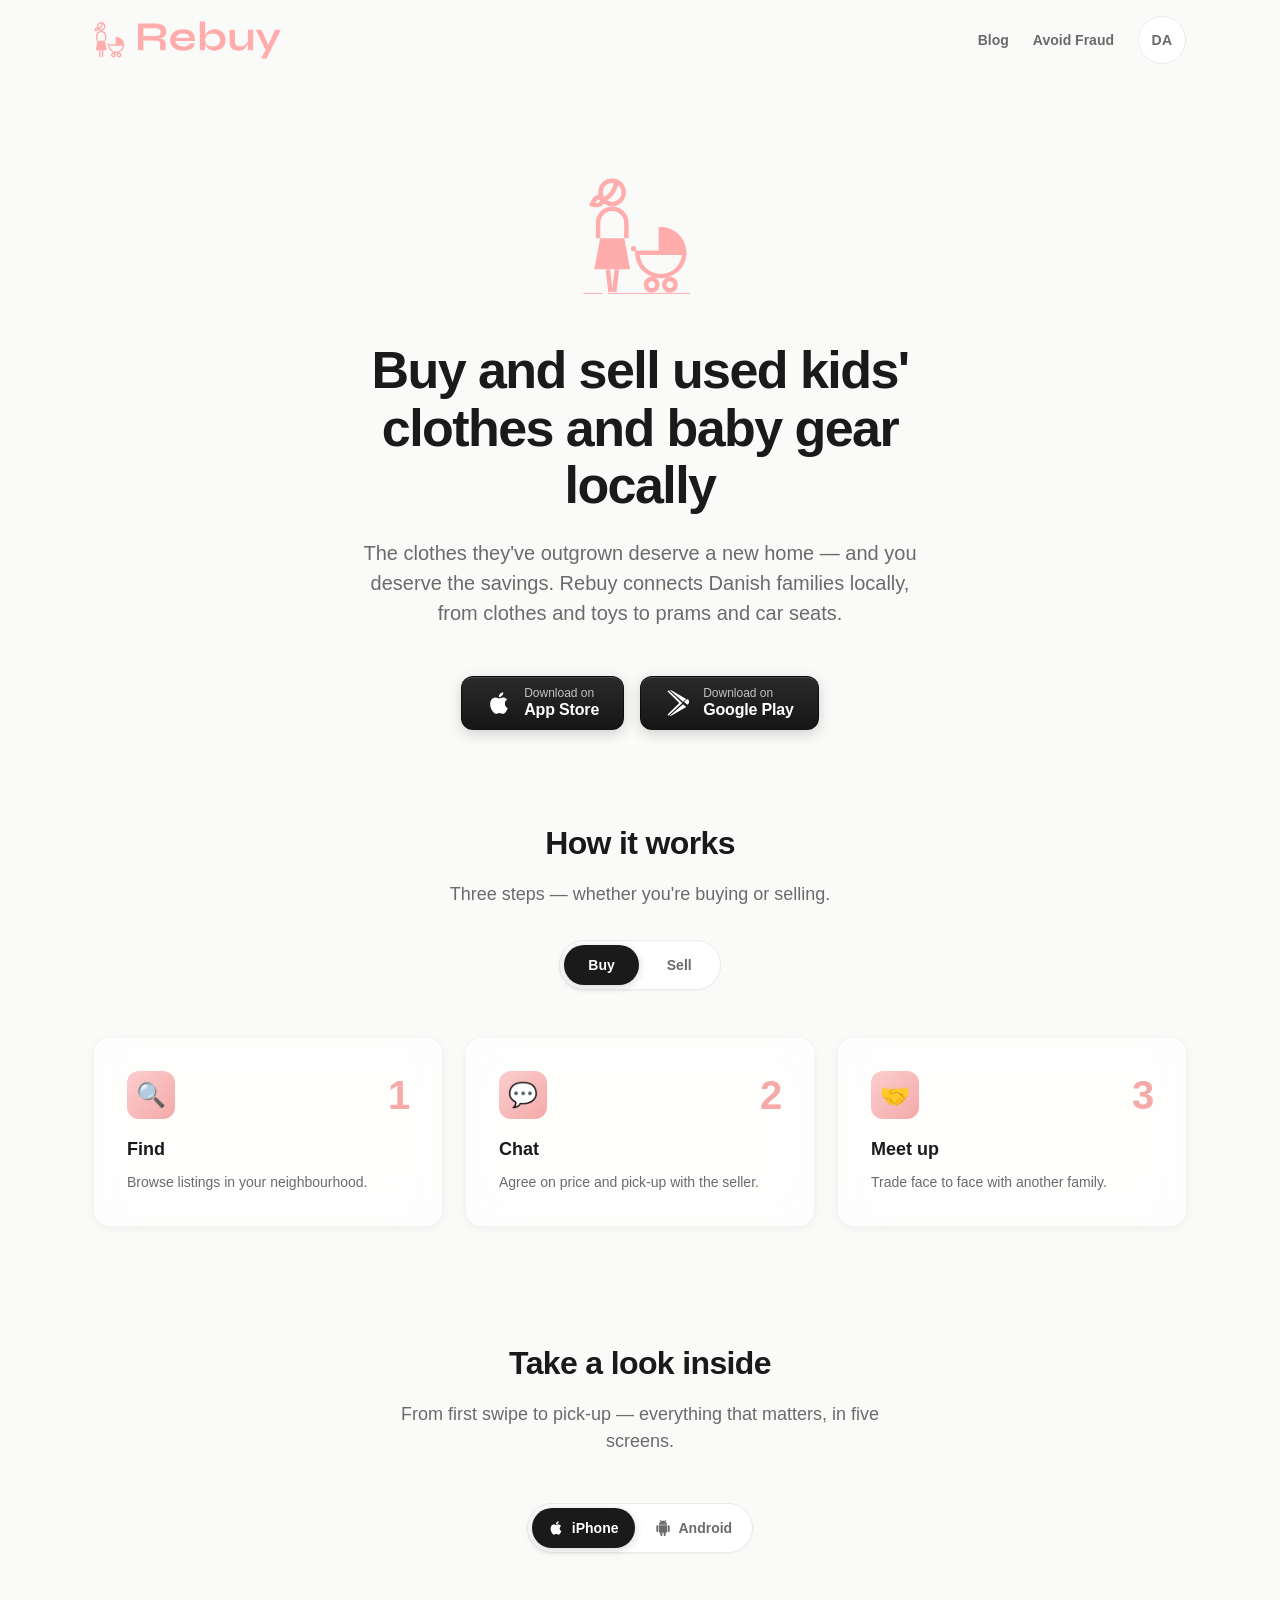
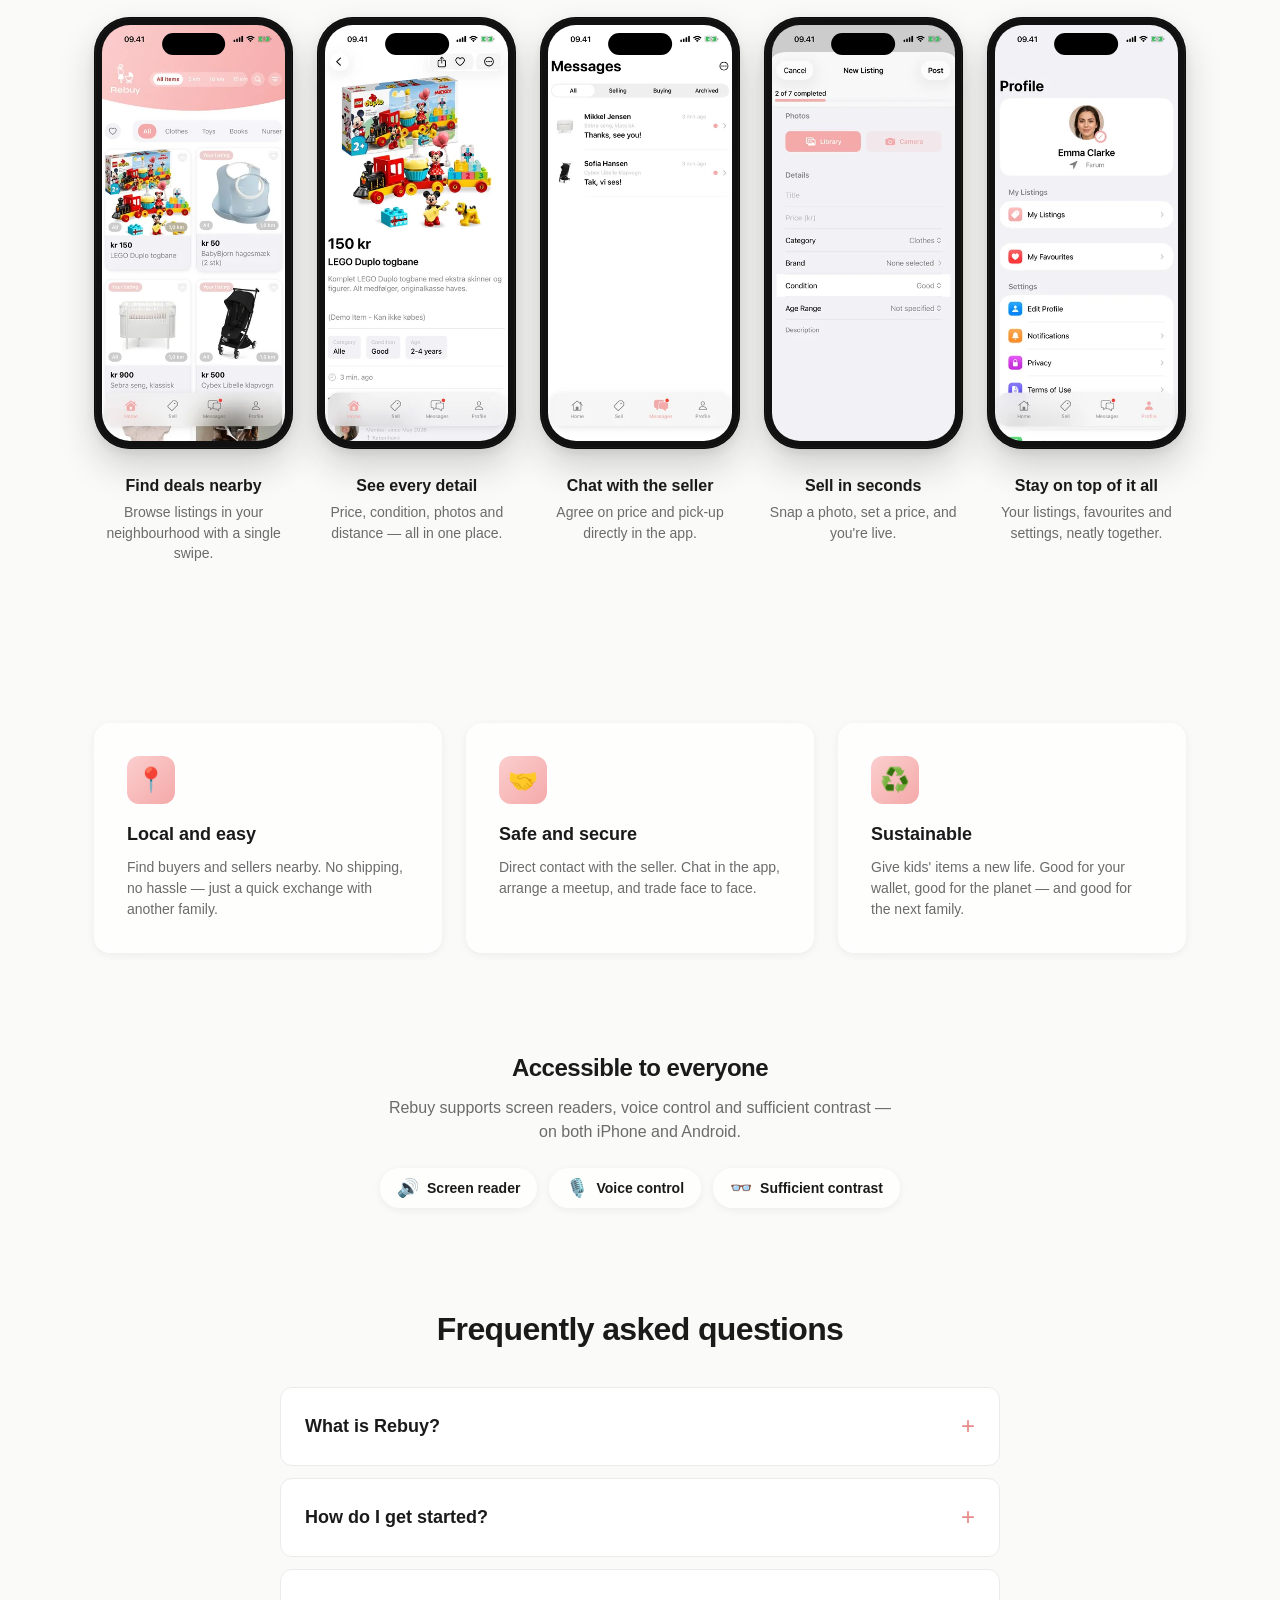
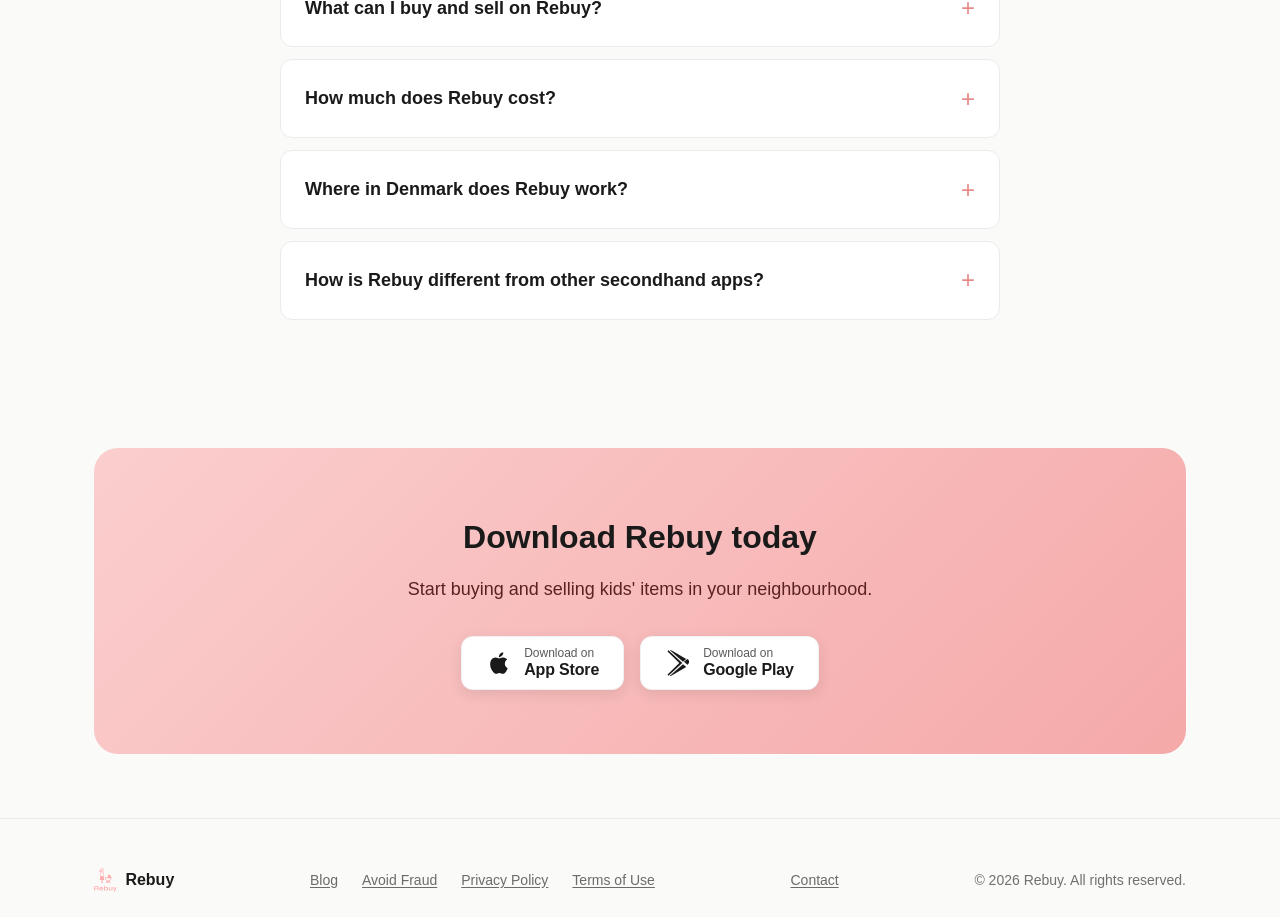
==== commit 42bf6e33: "feat: real indexable English homepage at /en/ with reciprocal hreflang (#97) English was served only" ====
--- a/index.html
+++ b/index.html
@@ -226,12 +226,15 @@
   <link rel="manifest" href="/manifest.webmanifest">
 
   <!-- i18n hreflang.
-       English is served from the same URL via in-page language toggle (js/i18n.js).
-       We intentionally do NOT declare a separate hreflang="en" alternate
-       until a dedicated /en/ URL exists — declaring two languages on the
-       same canonical URL is invalid hreflang and worse than omitting it.
-       See https://github.com/Incubatordk/rebuy.dk/issues/34 -->
+       /en/ is a real, indexable English page generated at deploy time by
+       scripts/build-en.js from this file + the `en` dictionary in js/i18n.js
+       (issue #97). That satisfies the precondition #34 was waiting on, so the
+       hreflang="en" alternate it deferred is now valid and declared here.
+       Both pages must list this identical, reciprocal set — if one side is
+       missing or points elsewhere, Google discards the annotation entirely.
+       build-en.js rewrites this block for the English page. -->
   <link rel="alternate" hreflang="da" href="https://rebuy.dk/">
+  <link rel="alternate" hreflang="en" href="https://rebuy.dk/en/">
   <link rel="alternate" hreflang="x-default" href="https://rebuy.dk/">
 
   <!-- Fonts -->
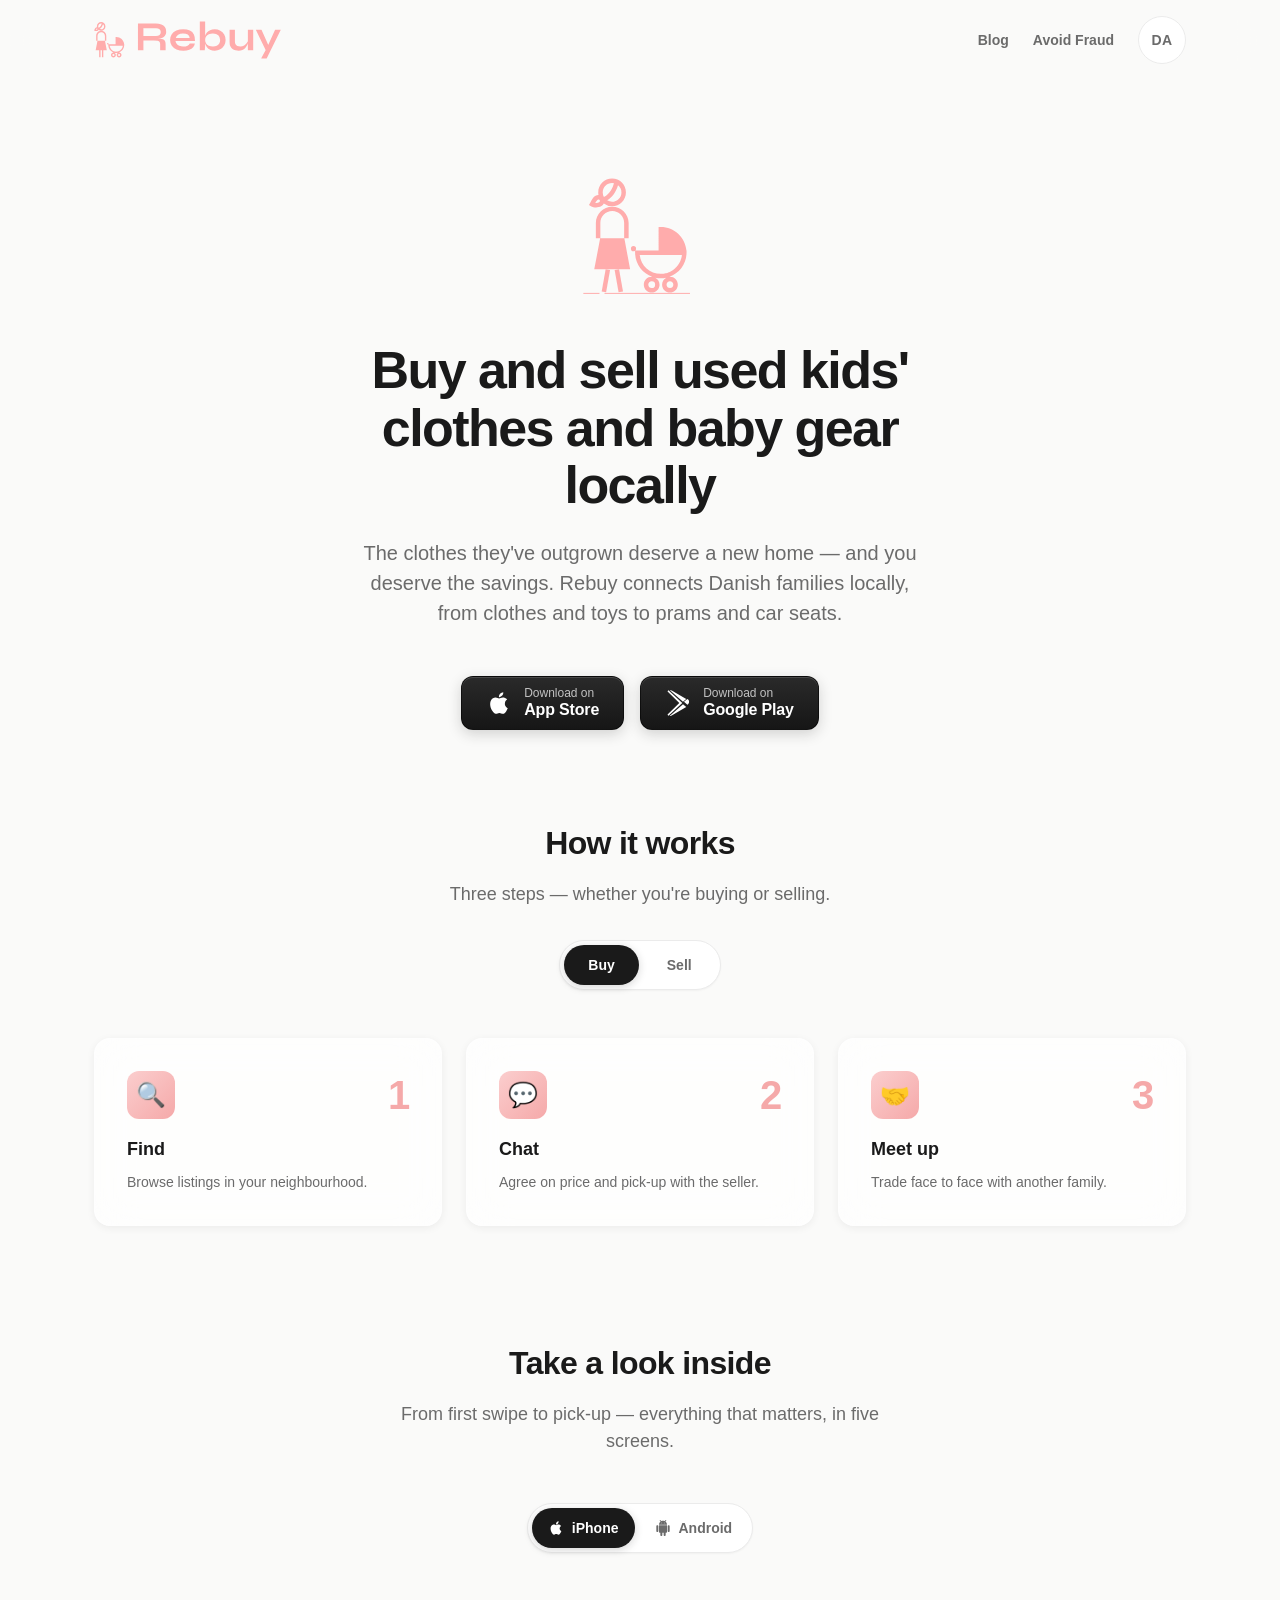
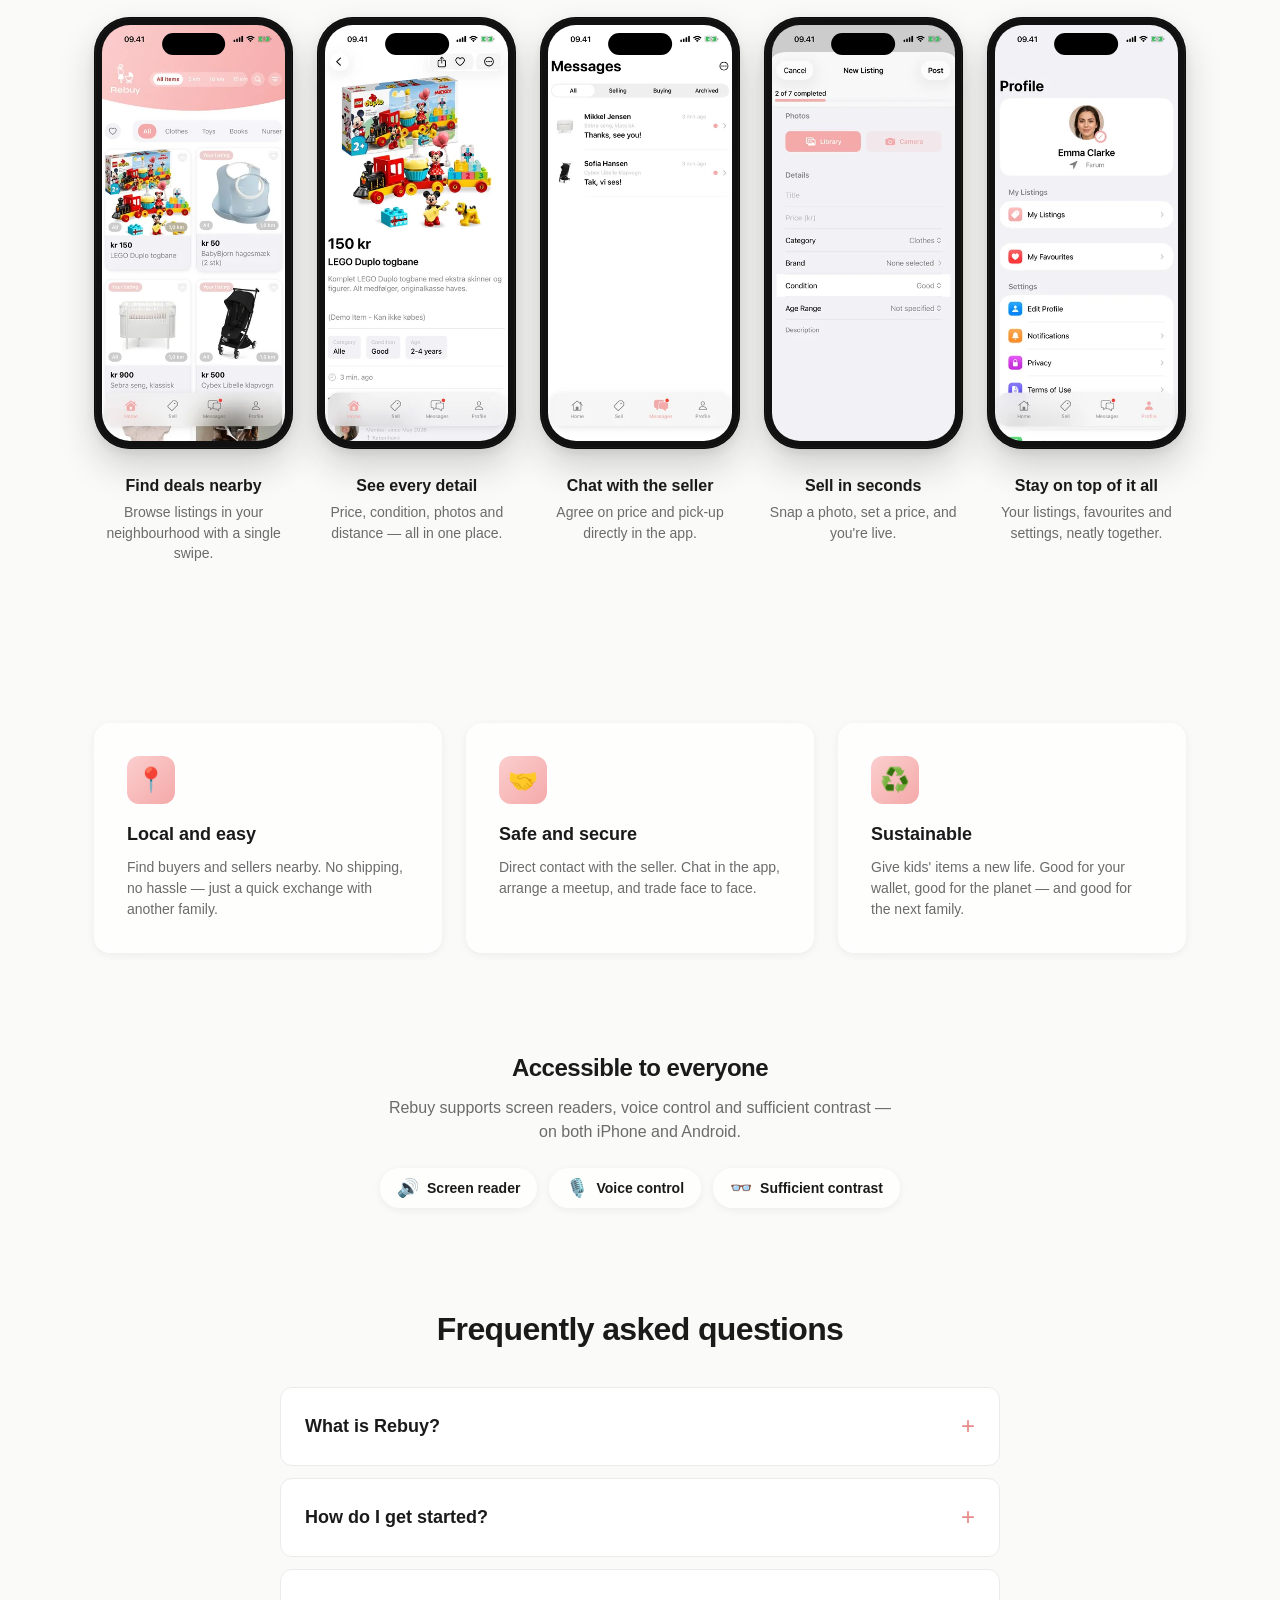
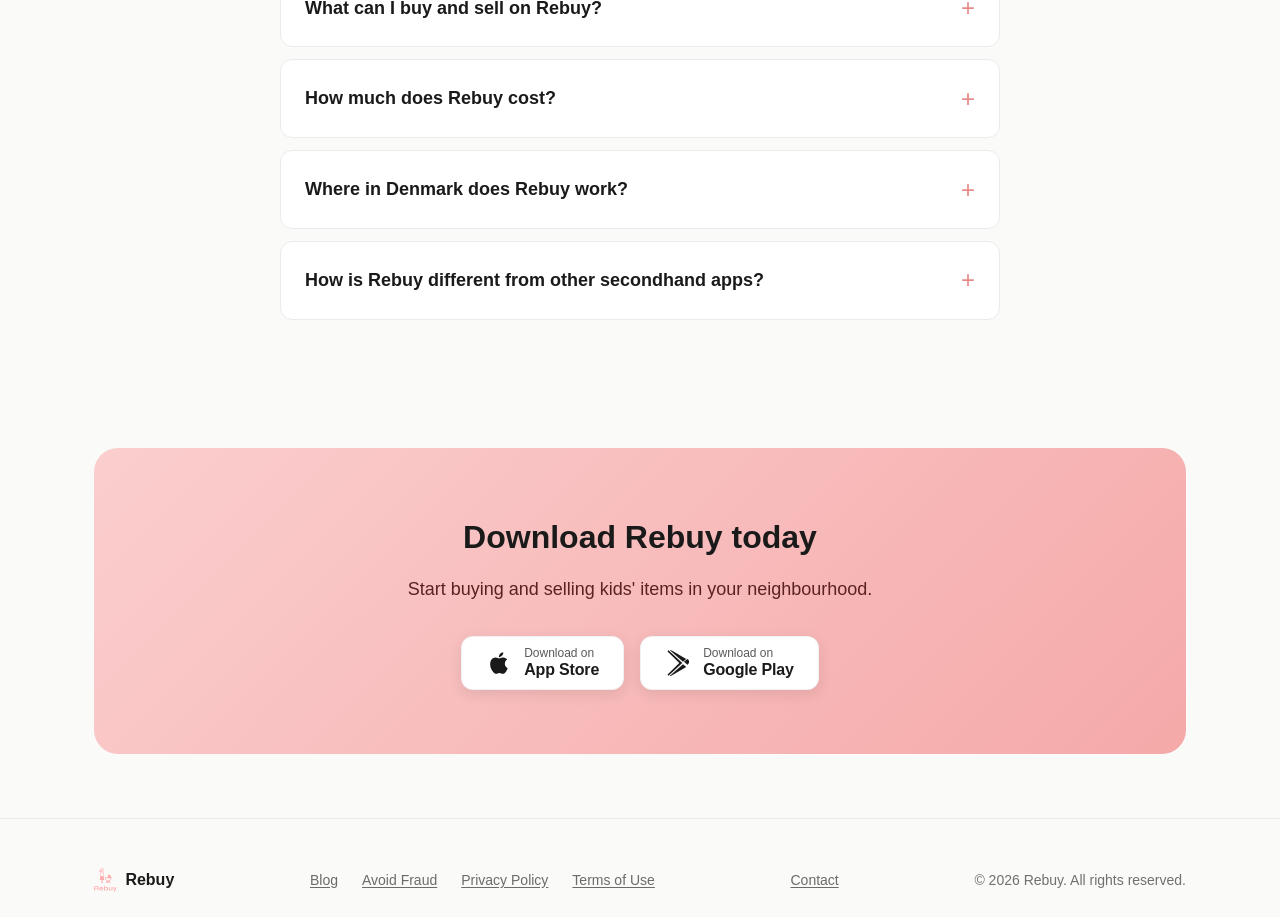
==== commit 365e9372: "analytics: enable Umami Core Web Vitals (data-performance) The self-hosted tracker (umami.robert-jen" ====
--- a/index.html
+++ b/index.html
@@ -18,7 +18,7 @@
 
   <!-- Analytics -->
   <link rel="preconnect" href="https://umami.robert-jensen.dk">
-  <script defer src="https://umami.robert-jensen.dk/script.js" data-website-id="ab067f06-e505-4511-97f9-28536a14614b"></script>
+  <script defer src="https://umami.robert-jensen.dk/script.js" data-website-id="ab067f06-e505-4511-97f9-28536a14614b" data-performance="true"></script>
 
   <!-- Open Graph -->
   <meta property="og:title" content="Rebuy — Køb og sælg brugt børnetøj lokalt">
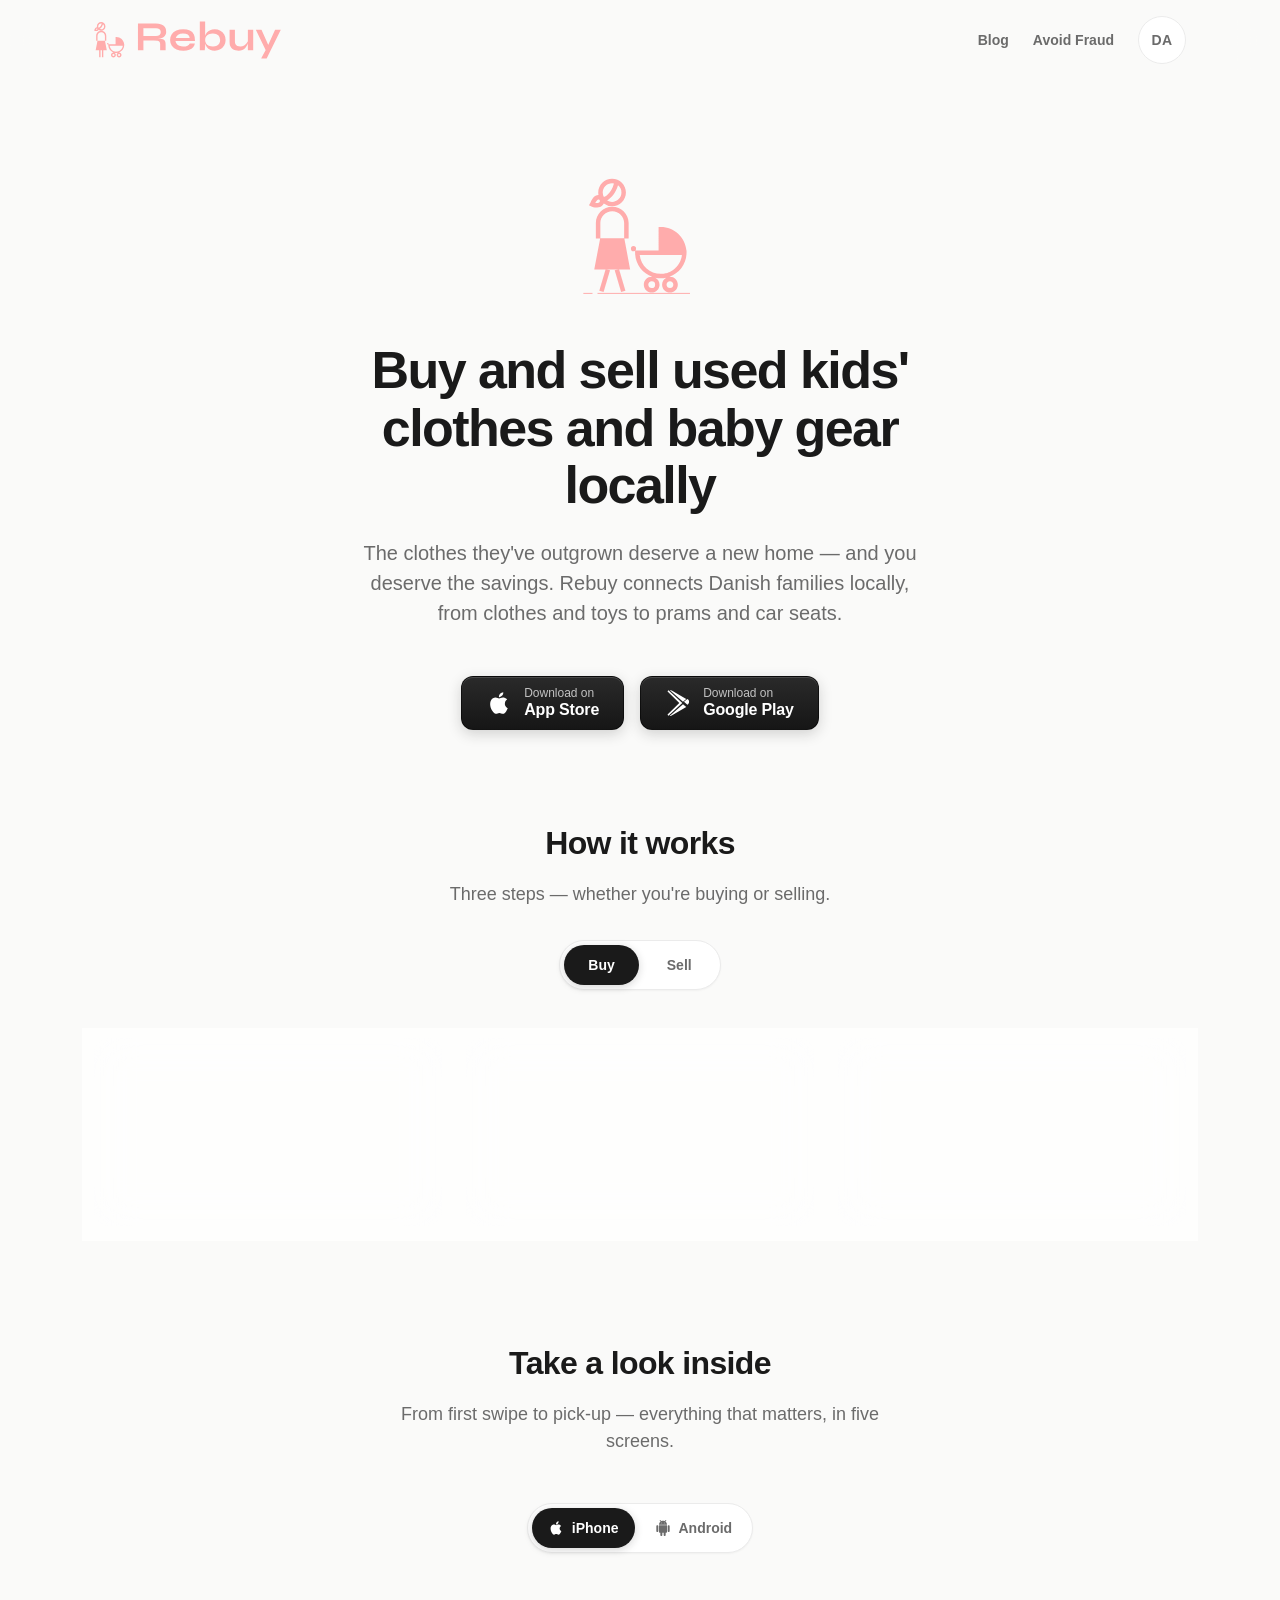
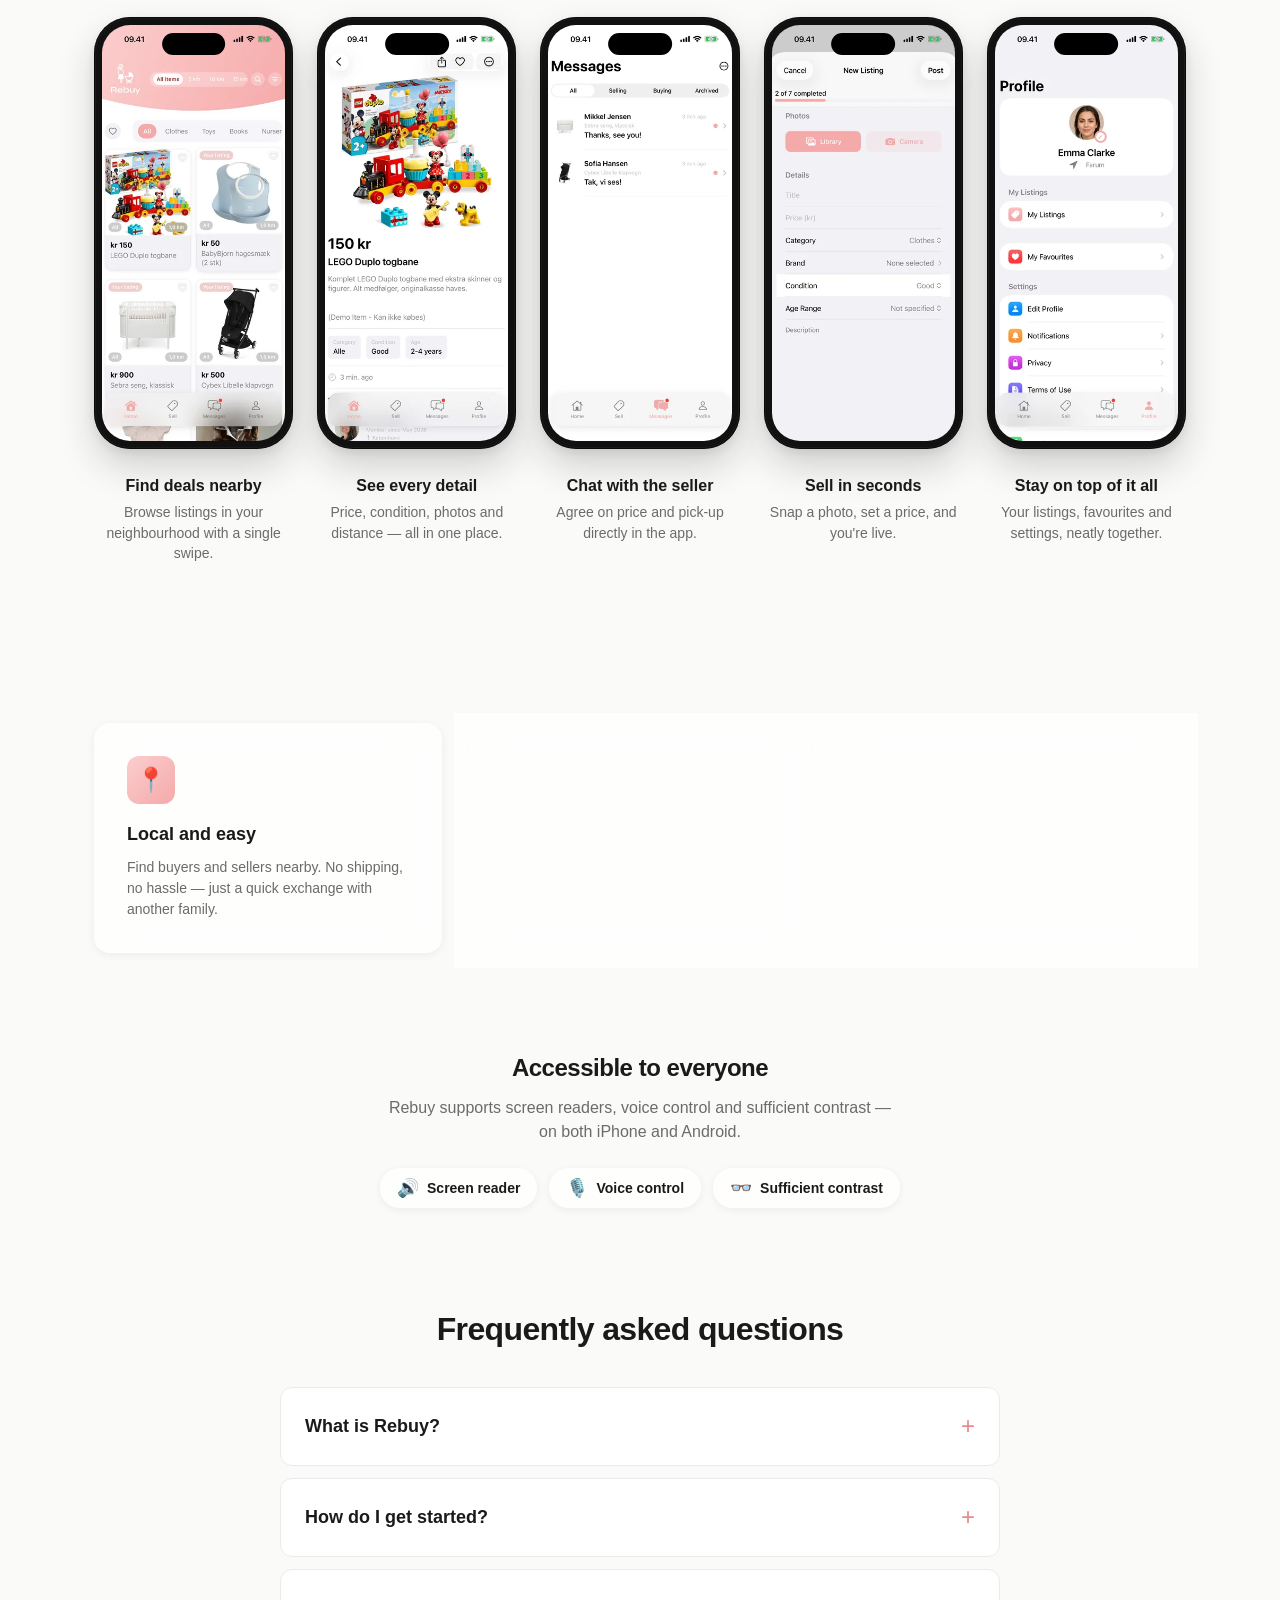
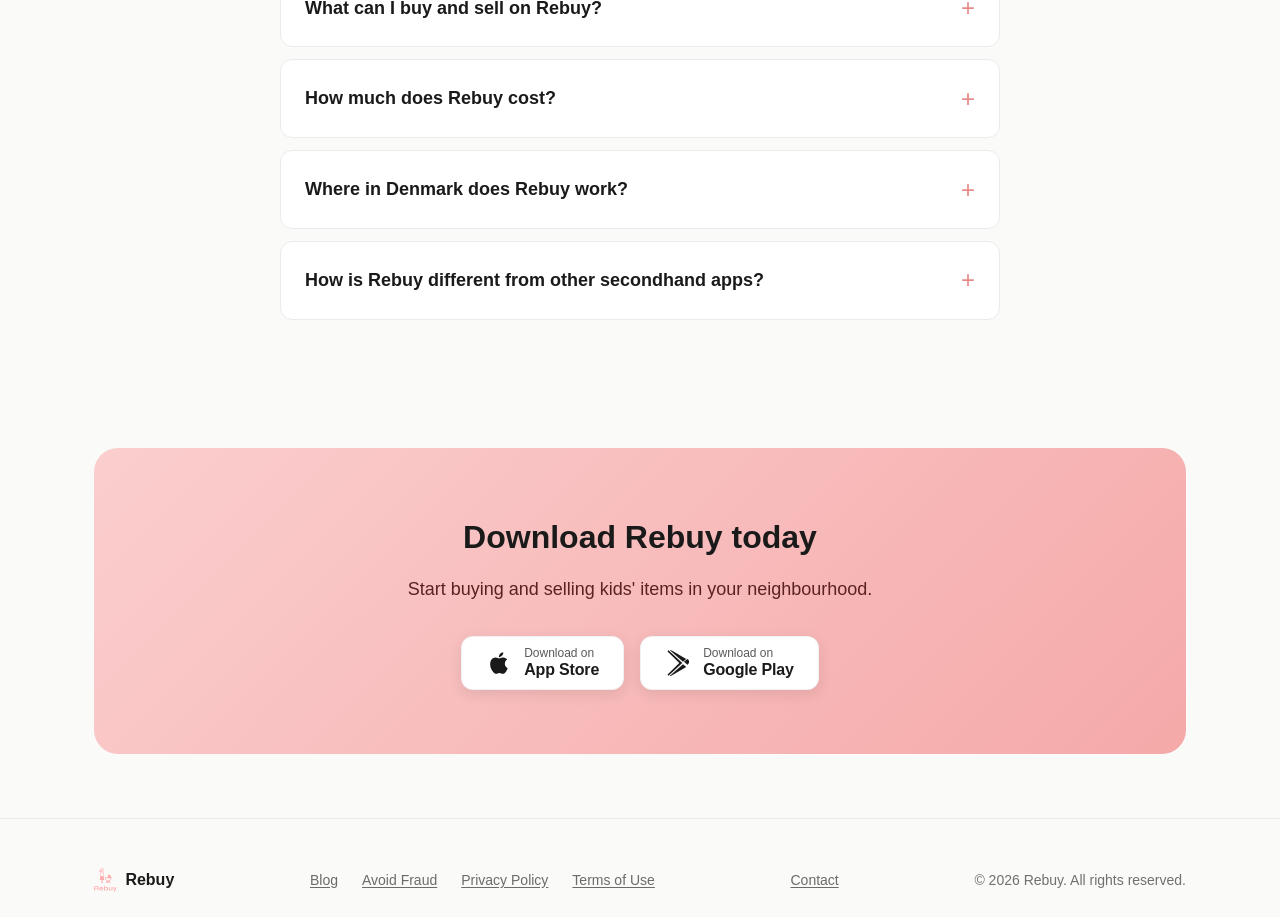
==== commit a741da57: "Track App Store / Google Play clicks with Umami Add data-umami-event (appstore-click / playstore-cli" ====
--- a/index.html
+++ b/index.html
@@ -982,7 +982,7 @@
           Børnetøjet de er vokset fra fortjener et nyt hjem. Sparepengene fortjener du. Rebuy forbinder danske børnefamilier lokalt — fra tøj og legetøj til barnevogne og autostole.
         </p>
         <div class="store-buttons">
-          <a id="app-store-btn" href="https://apps.apple.com/dk/app/rebuy-kids-secondhand-dk/id6762342818" class="store-btn" aria-label="Download fra App Store">
+          <a id="app-store-btn" href="https://apps.apple.com/dk/app/rebuy-kids-secondhand-dk/id6762342818" class="store-btn" aria-label="Download fra App Store" data-umami-event="appstore-click" data-umami-event-placement="hero">
             <svg viewBox="0 0 24 24" fill="currentColor" aria-hidden="true">
               <path d="M18.71 19.5c-.83 1.24-1.71 2.45-3.05 2.47-1.34.03-1.77-.79-3.29-.79-1.53 0-2 .77-3.27.82-1.31.05-2.3-1.32-3.14-2.53C4.25 17 2.94 12.45 4.7 9.39c.87-1.52 2.43-2.48 4.12-2.51 1.28-.02 2.5.87 3.29.87.78 0 2.26-1.07 3.8-.91.65.03 2.47.26 3.64 1.98-.09.06-2.17 1.28-2.15 3.81.03 3.02 2.65 4.03 2.68 4.04-.03.07-.42 1.44-1.38 2.83M13 3.5c.73-.83 1.94-1.46 2.94-1.5.13 1.17-.34 2.35-1.04 3.19-.69.85-1.83 1.51-2.95 1.42-.15-1.15.41-2.35 1.05-3.11z"/>
             </svg>
@@ -991,7 +991,7 @@
               <span class="store-btn-name" data-i18n="store.appstore">App Store</span>
             </span>
           </a>
-          <a id="play-store-btn" href="https://play.google.com/store/apps/details?id=com.anchorit.rebuy" class="store-btn" aria-label="Download fra Google Play">
+          <a id="play-store-btn" href="https://play.google.com/store/apps/details?id=com.anchorit.rebuy" class="store-btn" aria-label="Download fra Google Play" data-umami-event="playstore-click" data-umami-event-placement="hero">
             <svg viewBox="0 0 24 24" fill="currentColor" aria-hidden="true">
               <path d="M3.18 23.75c-.36-.17-.68-.52-.82-1.03L13.2 12 2.36 1.28c.14-.51.46-.86.82-1.03L15.97 12 3.18 23.75zm1.06.2L16.62 13.2l2.98 2.53-13.44 7.7c-.6.34-1.32.5-1.92.52zm0-23.9c.6.02 1.32.18 1.92.52l13.44 7.7-2.98 2.53L4.24.05zM20.68 13.65l-3.17-2.69 3.17-2.69c.88.5 1.56 1.17 1.56 2.69s-.68 2.19-1.56 2.69z"/>
             </svg>
@@ -1291,7 +1291,7 @@
           <h2 data-i18n="cta.title">Download Rebuy i dag</h2>
           <p data-i18n="cta.text">Begynd at købe og sælge børneting i dit nærområde.</p>
           <div class="store-buttons">
-            <a id="app-store-btn-cta" href="https://apps.apple.com/dk/app/rebuy-kids-secondhand-dk/id6762342818" class="store-btn" aria-label="Download fra App Store">
+            <a id="app-store-btn-cta" href="https://apps.apple.com/dk/app/rebuy-kids-secondhand-dk/id6762342818" class="store-btn" aria-label="Download fra App Store" data-umami-event="appstore-click" data-umami-event-placement="cta">
               <svg viewBox="0 0 24 24" fill="currentColor" aria-hidden="true">
                 <path d="M18.71 19.5c-.83 1.24-1.71 2.45-3.05 2.47-1.34.03-1.77-.79-3.29-.79-1.53 0-2 .77-3.27.82-1.31.05-2.3-1.32-3.14-2.53C4.25 17 2.94 12.45 4.7 9.39c.87-1.52 2.43-2.48 4.12-2.51 1.28-.02 2.5.87 3.29.87.78 0 2.26-1.07 3.8-.91.65.03 2.47.26 3.64 1.98-.09.06-2.17 1.28-2.15 3.81.03 3.02 2.65 4.03 2.68 4.04-.03.07-.42 1.44-1.38 2.83M13 3.5c.73-.83 1.94-1.46 2.94-1.5.13 1.17-.34 2.35-1.04 3.19-.69.85-1.83 1.51-2.95 1.42-.15-1.15.41-2.35 1.05-3.11z"/>
               </svg>
@@ -1300,7 +1300,7 @@
                 <span class="store-btn-name" data-i18n="store.appstore">App Store</span>
               </span>
             </a>
-            <a id="play-store-btn-cta" href="https://play.google.com/store/apps/details?id=com.anchorit.rebuy" class="store-btn" aria-label="Download fra Google Play">
+            <a id="play-store-btn-cta" href="https://play.google.com/store/apps/details?id=com.anchorit.rebuy" class="store-btn" aria-label="Download fra Google Play" data-umami-event="playstore-click" data-umami-event-placement="cta">
               <svg viewBox="0 0 24 24" fill="currentColor" aria-hidden="true">
                 <path d="M3.18 23.75c-.36-.17-.68-.52-.82-1.03L13.2 12 2.36 1.28c.14-.51.46-.86.82-1.03L15.97 12 3.18 23.75zm1.06.2L16.62 13.2l2.98 2.53-13.44 7.7c-.6.34-1.32.5-1.92.52zm0-23.9c.6.02 1.32.18 1.92.52l13.44 7.7-2.98 2.53L4.24.05zM20.68 13.65l-3.17-2.69 3.17-2.69c.88.5 1.56 1.17 1.56 2.69s-.68 2.19-1.56 2.69z"/>
               </svg>
